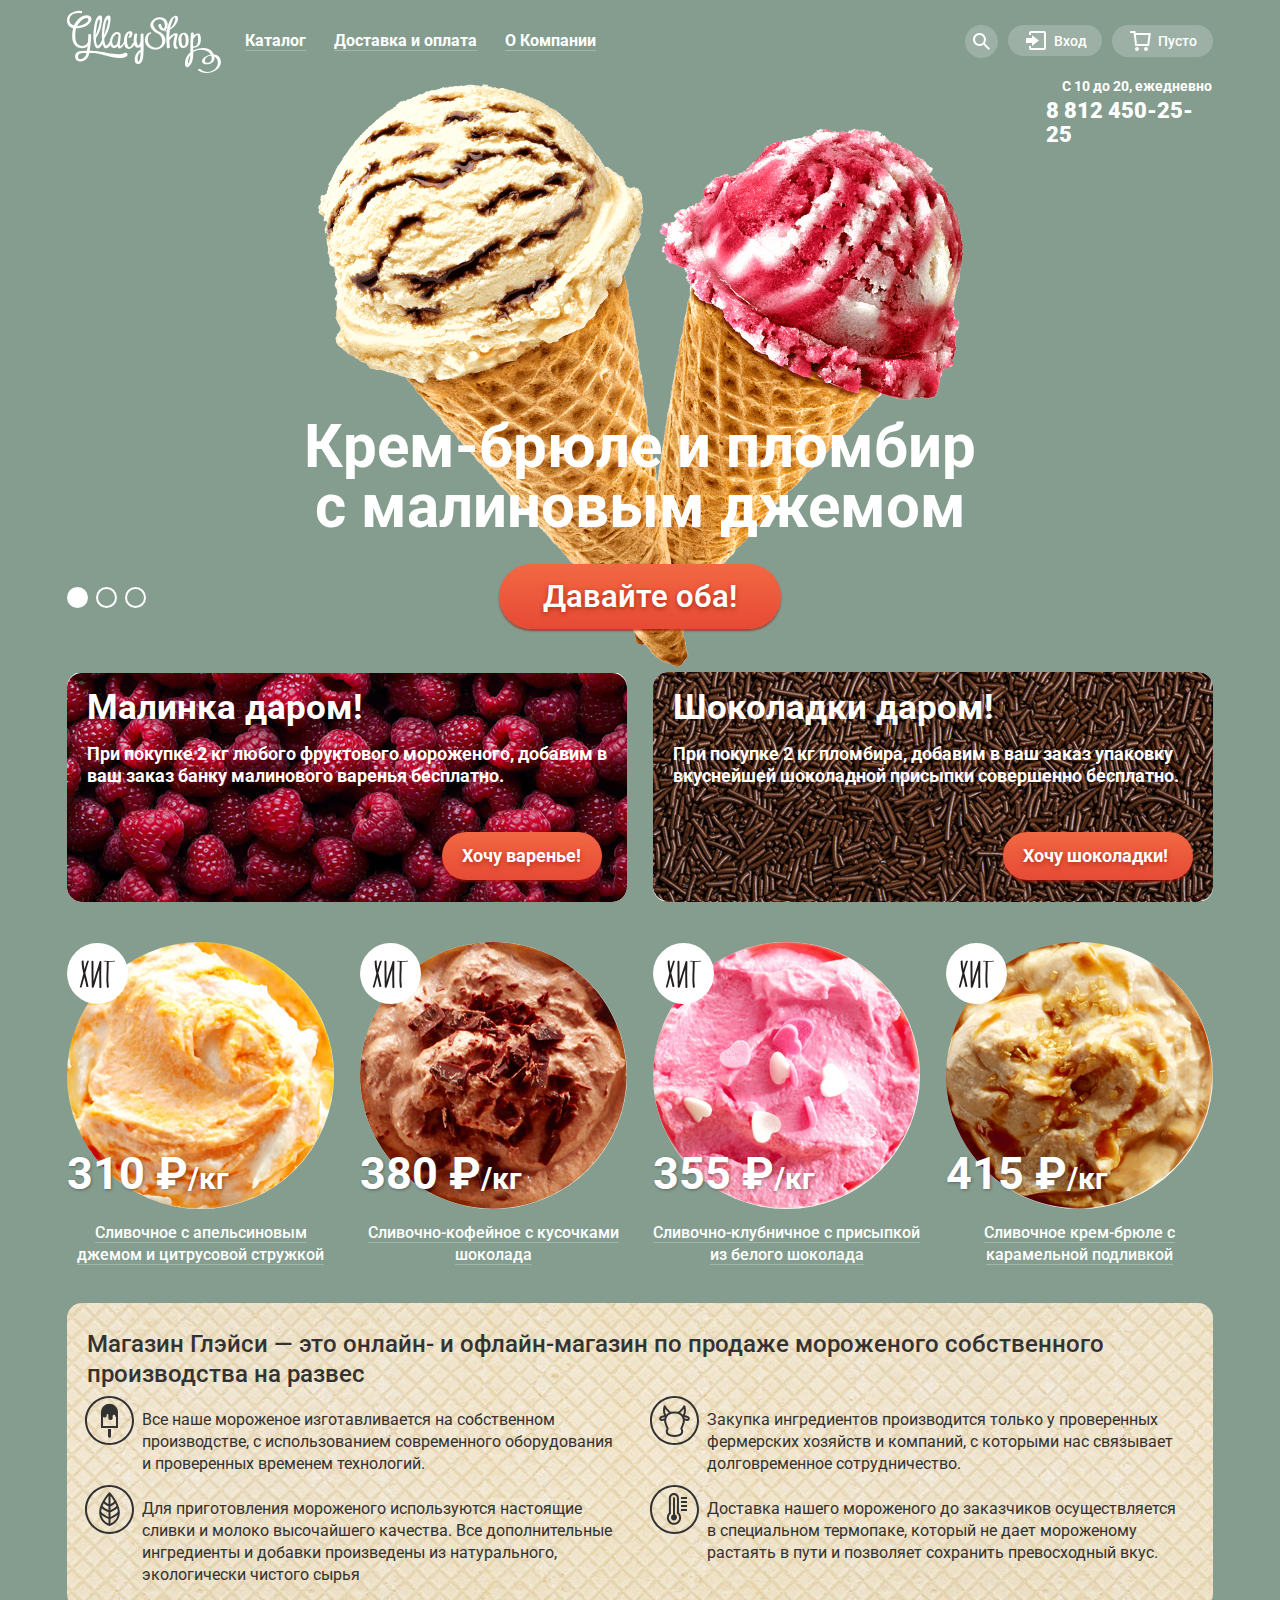
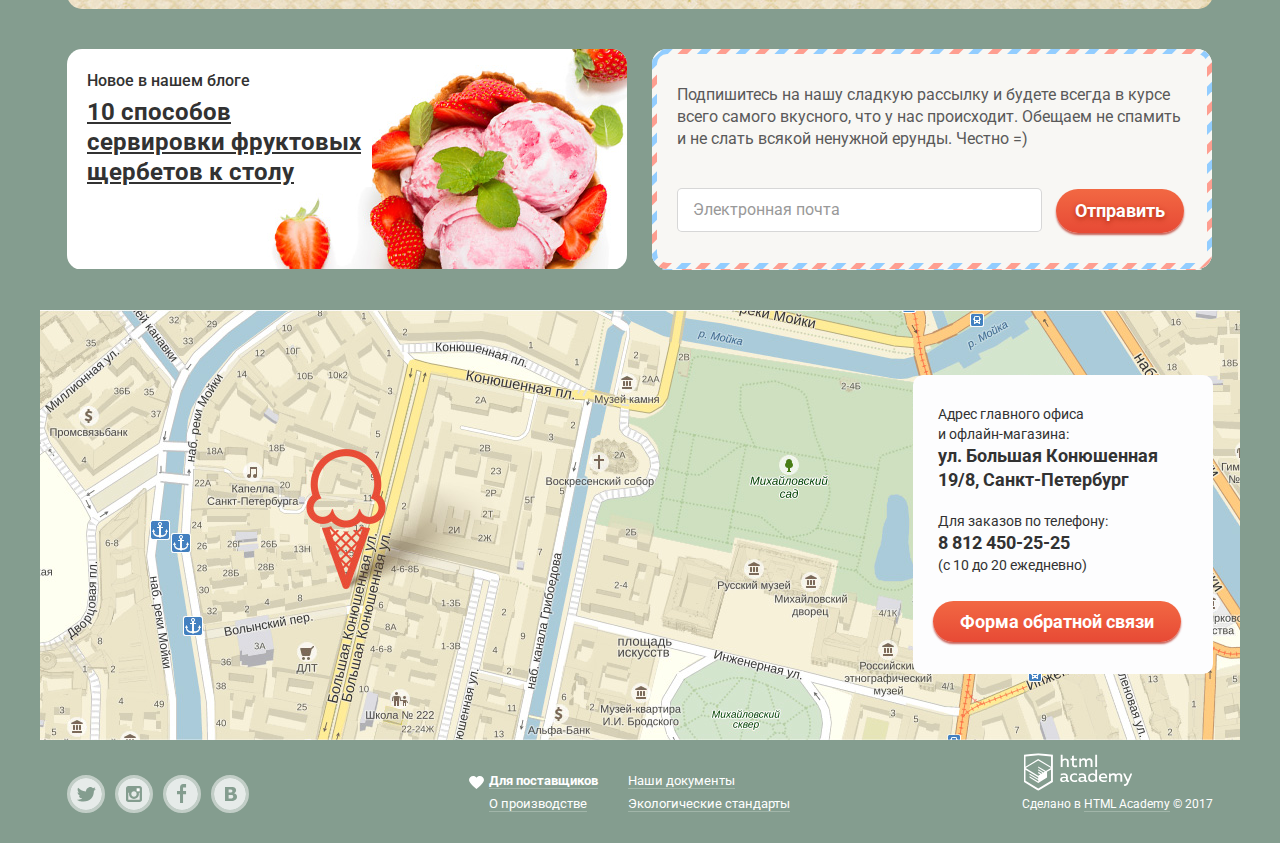
==== index.html @ d0361a03 "Оживила форму" ====
<!DOCTYPE html>
<html lang="ru">

<head>
  <meta charset="utf-8">
  <title>HTML Academy: Глейси</title>
  <link href="https://fonts.googleapis.com/css?family=Roboto:400,500,700&amp;subset=cyrillic" rel="stylesheet">
  <link rel="stylesheet" href="css/normalize.css">
  <link href="css/style.css" rel="stylesheet">
</head>

<body>
  <input class="visually-hidden" type="radio" id="btn-1" name="toggle" checked>
  <input class="visually-hidden" type="radio" id="btn-2" name="toggle">
  <input class="visually-hidden" type="radio" id="btn-3" name="toggle">
  <div class="gllacy-wrapper">
    <div class="container">
      <header class="main-header">
        <div class="container">
          <nav class="main-navigation">
            <div class="main-navigation-wrapper">
              <a class="main-header-logo">
                <img src="img/gllacy-logo.svg" width="154" height="64" alt="Логотип магазина мороженого Глейси">
              </a>
              <ul class="site-navigation">
                <li class="catalog-items-list"><a class="site-navigation-link products-link" href="catalog.html"><span class="products-link-text">Каталог</span></a>
                  <div class="submenu-wrapper">
                    <ul class="new-products">
                      <li class="new-products-heading">Новинки</li>
                      <li><a href="catalog.html">Сливочное</a></li>
                      <li><a href="#">Щербеты</a></li>
                      <li><a href="#">Фруктовый лед</a></li>
                      <li><a href="#">Мелорин</a></li>
                    </ul>
                  </div>
                </li>
                <li><a class="site-navigation-link" href="#"><span>Доставка и оплата</span></a></li>
                <li><a class="site-navigation-link" href="#"><span>О Компании</span></a></li>
              </ul>
              <ul class="user-navigation">
                <li class="search-unit">
                  <a class="search-link" href="#"><span class="visually-hidden">Кнопка поиска</span>
                    <svg version="1.1" xmlns="http://www.w3.org/2000/svg" xmlns:xlink="http://www.w3.org/1999/xlink" x="0px" y="0px" width="17px" height="17px" viewBox="0 0 17 17" enable-background="new 0 0 17 17" xml:space="preserve">
                      <g>
                      </g>
                      <g>
                        <path fill="#FFFFFF" d="M16.958,15.527L11.75,10.32C12.533,9.247,13,7.93,13,6.5C13,2.91,10.09,0,6.5,0S0,2.91,0,6.5
                		S2.91,13,6.5,13c1.438,0,2.763-0.473,3.839-1.263l5.205,5.204L16.958,15.527z M6.5,11C4.019,11,2,8.981,2,6.5S4.019,2,6.5,2
                		S11,4.019,11,6.5S8.981,11,6.5,11z" />
                      </g>
                    </svg>
                  </a>
                  <h2 class="visually-hidden">Поиск товара</h2>
                  <div class="search-form-wrapper">
                    <form class="search-form" action="https://htmlacademy.ru" method="get">
                      <div class="search-form-container">
                        <input id="search-field" type="text" name="search" placeholder="Что ищем?">
                        <label class="visually-hidden" for="search-field">Поле поиска</label>
                      </div>
                    </form>
                  </div>
                </li>
                <li class="login-unit">
                  <a class="login-link" href="login.html">
                    <svg version="1.1" xmlns="http://www.w3.org/2000/svg" xmlns:xlink="http://www.w3.org/1999/xlink" x="0px" y="0px" width="21px" height="19px" viewBox="0 0 21 19" enable-background="new 0 0 21 19" xml:space="preserve">
                      <g>
                        <polygon fill="#FFFFFF" points="6,14.875 12.917,9.5 6,4.125 6,7.042 -0.042,7.042 -0.042,11.959 6,11.959 	" />
                        <path fill="#FFFFFF" d="M18,0H5C3.9,0,3,0.9,3,2v2h2V2h13v15H5v-2H3v2c0,1.1,0.9,2,2,2h13c1.1,0,2-0.9,2-2V2C20,0.9,19.1,0,18,0z" />
                      </g>
                    </svg>
                    Вход</a>
                  <div class="login-form-wrapper">
                    <form class="login-form" action="https://htmlacademy.ru" method="post">
                      <div>
                        <input class="login-icon-user" id="user-email" type="email" name="email" placeholder="Электронная почта">
                        <label class="visually-hidden" for="user-email">Электронная почта</label>
                      </div>
                      <div>
                        <input class="login-icon-password" id="user-password" type="password" name="password" placeholder="Пароль">
                        <label class="visually-hidden" for="user-password">Пароль</label>
                      </div>
                      <div class="button-container">
                        <div class="login-password-info">
                          <a class="restore" href="#"><span>Забыли пароль?</span></a>
                          <a class="new-registration" href="#"><span>Новая регистрация</span></a>
                        </div>
                        <button class="button" type="submit">Войти</button>
                      </div>
                    </form>
                  </div>
                </li>
                <li>
                  <a class="cart-link" href="cart.html">
                    <svg version="1.1" xmlns="http://www.w3.org/2000/svg" xmlns:xlink="http://www.w3.org/1999/xlink" x="0px" y="0px" width="21px" height="20px" viewBox="0 0 21 20" enable-background="new 0 0 21 20" xml:space="preserve">
                      <g>
                        <path fill="#FFFFFF" d="M5.657,2.031L5.422,0H0v2h3.64l1.5,13h13.988l1.699-12.969H5.657z M17.372,13H6.922L5.888,4.031h12.66
                		L17.372,13z" />
                        <circle fill="#FFFFFF" cx="6.984" cy="18" r="2" />
                        <circle fill="#FFFFFF" cx="15.984" cy="18" r="2" />
                      </g>
                    </svg>
                    Пусто</a>
                </li>
              </ul>
            </div>
            <div class="hours-and-telephone">
              <div class="opening-hours">
                <p>С 10 до 20, ежедневно</p>
              </div>
              <div class="order-telephone">
                <p><strong>8 812 450-25-25</strong></p>
              </div>
            </div>
          </nav>
        </div>
      </header>
      <section class="slider">
        <h2 class="visually-hidden">Слайдер</h2>
        <div class="slider-controls">
          <label for="btn-1"></label>
          <label for="btn-2"></label>
          <label for="btn-3"></label>
        </div>
        <ul class="slider-list">
          <li class="slider-item slide" id="slide1">
            <h3 class="slide-title">Крем-брюле и пломбир с малиновым джемом</h3>
            <a class="slide-button" href="#">Давайте оба!</a>
          </li>
          <li class="slider-item slide" id="slide2">
            <h3 class="slide-title">Шоколадный пломбир и лимонный сорбет</h3>
            <a class="slide-button" href="#">Давайте оба!</a>
          </li>
          <li class="slider-item slide" id="slide3">
            <h3 class="slide-title">Плобмир с помадкой и клубничный щетбет</h3>
            <a class="slide-button" href="#">Давайте оба!</a>
          </li>
        </ul>
      </section>
      <main class="container">
        <section class="banners">
          <div class="banners-wrapper">
            <div class="banner raspberry-banner">
              <h3>Малинка даром!</h3>
              <p>
                При покупке 2 кг любого фруктового мороженого, добавим в ваш заказ банку малинового варенья бесплатно.
              </p>
              <a class="banner-button" href="#">Хочу варенье!</a>
            </div>
            <div class="banner chocolate-banner">
              <h3>Шоколадки даром!</h3>
              <p>
                При покупке 2 кг пломбира, добавим в ваш заказ упаковку вкуснейшей шоколадной присыпки совершенно бесплатно.
              </p>
              <a class="banner-button" href="#">Хочу шоколадки!</a>
            </div>
          </div>
        </section>
        <section class="catalog-promo">
          <h2 class="visually-hidden">Промо каталога</h2>
          <ul class="gllacy-hits">
            <li class="catalog-item">
              <div class="catalog-item-preview">
                <img src="img/icecream1.jpg" width="267" height="267" alt="Сливочное с апельсиновым джемом и цитрусовой стружкой">
                <p class="hit">
                  <span class="visually-hidden">Хит</span>
                </p>
                <div class="catalog-link-wrapper">
                  <a class="catalog-item-link" href="catalog-item.html">
                    Сливочное с апельсиновым джемом и цитрусовой стружкой
                  </a>
                </div>
                <p class="catalog-item-price">
                  <b>310 &#8381;</b><span>/кг</span>
                </p>
              </div>
              <div class="catalog-item-overlay">
                <a class="button item-button" href="#">Быстрый просмотр</a>
              </div>
            </li>
            <li class="catalog-item">
              <div class="catalog-item-preview">
                <img src="img/icecream2.jpg" width="267" height="267" alt="Сливочно-кофейное с кусочками шоколада">
                <p class="hit">
                  <span class="visually-hidden">Хит</span>
                </p>
                <div class="catalog-link-wrapper">
                  <a class="catalog-item-link" href="catalog-item.html">
                    Сливочно-кофейное с кусочками шоколада
                  </a>
                </div>
                <p class="catalog-item-price">
                  <b>380 &#8381;</b><span>/кг</span>
                </p>
              </div>
              <div class="catalog-item-overlay">
                <a class="button item-button" href="#">Быстрый просмотр</a>
              </div>
            </li>
            <li class="catalog-item">
              <div class="catalog-item-preview">
                <img src="img/icecream3.jpg" width="267" height="267" alt="Сливочно-клубничное с присыпкой из белого шоколада">
                <p class="hit">
                  <span class="visually-hidden">Хит</span>
                </p>
                <div class="catalog-link-wrapper">
                  <a class="catalog-item-link" href="catalog-item.html">
                    Сливочно-клубничное с присыпкой из белого шоколада
                  </a>
                </div>
                <p class="catalog-item-price">
                  <b>355 &#8381;</b><span>/кг</span>
                </p>
              </div>
              <div class="catalog-item-overlay">
                <a class="button item-button" href="#">Быстрый просмотр</a>
              </div>
            </li>
            <li class="catalog-item">
              <div class="catalog-item-preview">
                <img src="img/icecream4.jpg" width="267" height="267" alt="Сливочное крем-брюле с карамельной подливкой">
                <p class="hit">
                  <span class="visually-hidden">Хит</span>
                </p>
                <div class="catalog-link-wrapper">
                  <a class="catalog-item-link" href="catalog-item.html">
                    Сливочное крем-брюле с карамельной подливкой
                  </a>
                </div>
                <p class="catalog-item-price">
                  <b>415 &#8381;</b><span>/кг</span>
                </p>
              </div>
              <div class="catalog-item-overlay">
                <a class="button item-button" href="#">Быстрый просмотр</a>
              </div>
            </li>
          </ul>
        </section>
        <section class="gllacy-info">
          <h2 class="gllacy-description">
            Магазин Глэйси — это онлайн- и офлайн-магазин по продаже мороженого собственного
            производства на развес
          </h2>
          <div class="gllacy-info-wrapper">
            <p class="gllacy-info-items icon-icecream">
              Все наше мороженое изготавливается на собственном производстве,
              с использованием современного оборудования и проверенных временем технологий.
            </p>
            <p class="gllacy-info-items icon-cow">
              Закупка ингредиентов производится только у проверенных
              фермерских хозяйств и компаний, с которыми нас связывает
              долговременное сотрудничество.
            </p>
            <p class="gllacy-info-items icon-leaf">
              Для приготовления мороженого используются настоящие сливки и
              молоко высочайшего качества. Все дополнительные ингредиенты и
              добавки произведены из натурального, экологически чистого сырья
            </p>
            <p class="gllacy-info-items icon-termometr">
              Доставка нашего мороженого до заказчиков осуществляется в
              специальном термопаке, который не дает мороженому растаять в
              пути и позволяет сохранить превосходный вкус.
            </p>
          </div>
        </section>
        <section class="gllacy-blog">
          <h2 class="visually-hidden">Блог магазина мороженого Gllacy</h2>
          <article class="blog-news">
            <div class="news-container">
              <h3 class="blog-news-heading">Новое в нашем блоге</h3>
              <a href="#">10 способов сервировки фруктовых щербетов к столу</a>
            </div>
          </article>
          <article class="email-subscribing">
            <div class="subscribing-container">
              <h3 class="visually-hidden">Подписка на email рассылку</h3>
              <p>Подпишитесь на нашу сладкую рассылку и будете всегда в курсе всего
                самого вкусного, что у нас происходит. Обещаем не спамить и
                не слать всякой ненужной ерунды. Честно =) </p>
              <form class="newsletter-form" action="https://htmlacademy.ru" method="post">
                <label class="visually-hidden" for="sweet-newsletter">Электронная почта</label>
                <input id="sweet-newsletter" type="email" name="email" placeholder="Электронная почта">
                <button class="newsletter-button" type="submit">Отправить</button>
              </form>
            </div>
          </article>
        </section>
      </main>
      <section class="map">
        <h2 class="visually-hidden">Карта</h2>
        <div class="map-container">
          <img src="img/map.jpg" width="1200" height="430" alt="ул.Большая Конюшенная 19/8, Санкт-Петербург">
        </div>
        <div class="forwarding-form-wrapper">
          <form class="forwarding-form" action="https://htmlacademy.ru" method="post">
            <p>
              Адрес главного офиса<br> и офлайн-магазина:<br>
              <span>ул. Большая Конюшенная<br> 19/8, Санкт-Петербург</span>
            </p>
            <p>
              Для заказов по телефону:<br>
              <span>8 812 450-25-25</span><br>
              (с 10 до 20 ежедневно)
            </p>
            <div class="forwarding-button-wrapper">
              <a class="forwarding-button" href="#">Форма обратной связи</a>
            </div>
          </form>
        </div>
      </section>
      <footer class="main-footer">
        <div class="container">
          <ul class="footer-social">
            <li><a class="social-button" href="https://twitter.com/htmlacademy_ru"><span class="visually-hidden">Твиттер</span>
                <svg version="1.1" xmlns="http://www.w3.org/2000/svg" xmlns:xlink="http://www.w3.org/1999/xlink" x="0px" y="0px" width="32px" height="32px" viewBox="0 0 32 32" enable-background="new 0 0 32 32" xml:space="preserve">
                  <g>
                  </g>
                  <g>
                    <path fill="#FFFFFF" d="M16,0C7.164,0,0,7.164,0,16c0,8.837,7.164,16,16,16c8.837,0,16-7.163,16-16C32,7.164,24.837,0,16,0z
            		 M23.944,12.809c-0.251,6.516-3.463,10.832-10.992,10.702c-0.14,0-0.205,0-0.233,0c-0.015,0-0.021,0-0.021,0
            		c-0.029,0-0.094,0-0.232,0c-0.447,0-4.543-0.443-5.344-1.823c2.479,0.19,4.247-0.406,5.12-1.136
            		c-1.048-0.289-2.923-0.461-3.251-2.848c0.384,0.104,0.618,0.221,1.299,0.113c-1.307-0.824-2.758-1.519-2.679-3.643
            		c0.311,0.317,1.164,0.518,1.46,0.457c-0.768-0.233-2.149-3.244-0.974-4.781c1.984,1.79,4.075,3.482,7.804,3.643
            		c0.227-2.214,1.24-3.699,3.168-4.325c1.84-0.479,3.255,0.26,3.901,1.138c0.737-0.224,1.453-0.466,2.193-0.685
            		c-0.004,0.833-0.569,1.463-0.935,1.709c0.747,0.165,1.423-0.475,1.423-0.475C25.467,11.818,24.557,12.58,23.944,12.809z" />
                  </g>
                </svg>
              </a></li>
            <li><a class="social-button" href="https://www.instagram.com/htmlacademy/"><span class="visually-hidden">Инстаграм</span>
                <svg version="1.1" xmlns="http://www.w3.org/2000/svg" xmlns:xlink="http://www.w3.org/1999/xlink" x="0px" y="0px" width="32px" height="32px" viewBox="0 0 32 32" enable-background="new 0 0 32 32" xml:space="preserve">
                  <g>
                    <path fill="#FFFFFF" d="M20.916,16c0,2.728-2.211,4.938-4.938,4.938S11.039,18.728,11.039,16c0-0.394,0.051-0.773,0.138-1.14
            		h-0.897v6.838h11.396V14.86h-0.897C20.865,15.227,20.916,15.606,20.916,16z" />
                    <path fill="#FFFFFF" d="M15.978,18.659c1.466,0,2.659-1.193,2.659-2.659s-1.193-2.659-2.659-2.659
            		c-1.466,0-2.659,1.193-2.659,2.659S14.511,18.659,15.978,18.659z" />
                    <rect x="18.637" y="10.302" fill="#FFFFFF" width="3.039" height="3.039" />
                    <path fill="#FFFFFF" d="M16,0C7.164,0,0,7.164,0,16c0,8.837,7.164,16,16,16c8.837,0,16-7.163,16-16C32,7.164,24.837,0,16,0z
            		 M23.955,21.698c0,1.254-1.025,2.279-2.279,2.279H10.279C9.026,23.978,8,22.952,8,21.698V10.302c0-1.253,1.026-2.279,2.279-2.279
            		h11.396c1.254,0,2.279,1.026,2.279,2.279V21.698z" />
                  </g>
                </svg>
              </a></li>
            <li><a class="social-button" href="https://www.facebook.com/htmlacademy"><span class="visually-hidden">Фейсбук</span>
                <svg version="1.1" xmlns="http://www.w3.org/2000/svg" xmlns:xlink="http://www.w3.org/1999/xlink" x="0px" y="0px" width="32px" height="32px" viewBox="0 0 32 32" enable-background="new 0 0 32 32" xml:space="preserve">
                  <path fill="#FFFFFF" d="M16,0C7.164,0,0,7.163,0,16s7.164,16,16,16c8.837,0,16-7.164,16-16S24.837,0,16,0z M20.062,9.455h-3.021
            	v3.444h3.021v3.445h-3.021v8.61h-3.021v-8.61H11v-3.445h3.021V9.455c0-1.902,1.353-3.445,3.021-3.445h3.021V9.455z" />
                </svg>
              </a></li>
            <li><a class="social-button" href="https://vk.com/htmlacademy"><span class="visually-hidden">Вконтакте</span>
                <svg version="1.1" xmlns="http://www.w3.org/2000/svg" xmlns:xlink="http://www.w3.org/1999/xlink" x="0px" y="0px" width="32px" height="32px" viewBox="0 0 32 32" enable-background="new 0 0 32 32" xml:space="preserve">
                  <g>
                    <path fill="#FFFFFF" d="M16.637,14.495c0.402-0.019,0.719-0.082,0.951-0.188c0.326-0.145,0.54-0.33,0.641-0.559
            		c0.101-0.229,0.15-0.496,0.15-0.797c0-0.232-0.058-0.465-0.174-0.697c-0.116-0.232-0.322-0.405-0.617-0.517
            		c-0.264-0.1-0.592-0.155-0.984-0.165c-0.392-0.009-0.943-0.014-1.652-0.014h-0.339v2.965h0.565
            		C15.749,14.523,16.235,14.514,16.637,14.495z" />
                    <path fill="#FFFFFF" d="M18.118,17.084c-0.282-0.081-0.672-0.125-1.166-0.132c-0.494-0.006-1.012-0.009-1.55-0.009h-0.79v3.493
            		h0.264c1.014,0,1.74-0.003,2.18-0.009c0.438-0.007,0.843-0.088,1.212-0.245c0.377-0.157,0.633-0.364,0.774-0.625
            		s0.214-0.562,0.214-0.9c0-0.446-0.088-0.788-0.261-1.03C18.825,17.386,18.531,17.204,18.118,17.084z" />
                    <path fill="#FFFFFF" d="M16,0C7.164,0,0,7.164,0,16c0,8.837,7.164,16,16,16c8.837,0,16-7.163,16-16C32,7.164,24.837,0,16,0z
            		 M22.602,20.531c-0.273,0.533-0.646,0.976-1.124,1.327c-0.552,0.415-1.161,0.71-1.823,0.886s-1.501,0.264-2.519,0.264h-6.121V8.987
            		h5.443c1.13,0,1.957,0.038,2.48,0.113c0.524,0.076,1.045,0.242,1.561,0.5c0.533,0.27,0.929,0.632,1.189,1.087
            		c0.26,0.455,0.392,0.975,0.392,1.558c0,0.678-0.179,1.278-0.536,1.795c-0.358,0.518-0.863,0.92-1.517,1.208v0.075
            		c0.917,0.182,1.642,0.559,2.179,1.13c0.537,0.571,0.807,1.325,0.807,2.261C23.013,19.392,22.875,19.997,22.602,20.531z" />
                  </g>
                </svg>
              </a></li>
          </ul>
          <div class="footer-menu">
            <ul class="first-column">
              <li><a class="for-suppliers" href="#"><b>Для поставщиков</b></a></li>
              <li><a href="#">О производстве</a></li>
            </ul>
            <ul class="second-column">
              <li><a href="#">Наши документы</a></li>
              <li><a href="#">Экологические стандарты</a></li>
            </ul>
          </div>
          <div class="footer-copyright">
            <div class="copyright-logo-wrapper">
              <a href="https://htmlacademy.ru"><img src="img/logo-htmlacademy.svg" width="128" height="41" alt="Логотип Html Academy"></a>
            </div>
            <div class="producing-info">
              <p>Сделано в <a class="copyright-link" href="https://htmlacademy.ru">HTML Academy</a> © 2017</p>
            </div>
          </div>
        </div>
      </footer>
      <section class="modal modal-feedback">
        <h2 class="visually-hidden">Форма обратной связи</h2>
        <p>Мы обязательно вам ответим!</p>
        <form class="feedback-form" action="https://htmlacademy.ru" method="post">
          <div>
            <input class="name-field" id="client-name" type="text" name="name" placeholder="Как вас зовут?" required>
            <label class="visually-hidden" for="client-name">Поле ввода имени</label>
          </div>
          <div><input class="email-field" id="client-email" type="email" name="email" placeholder="Ваша почта для ответа?" required>
            <label class="visually-hidden" for="client-email">Поле ввода электронной почты</label>
          </div>
          <div>
            <textarea class="text-field" id="client-text" name="sometext" placeholder="Напишите что-нибудь..."></textarea>
            <label class="visually-hidden" for="client-text">Поле ввода сообщения</label>
          </div>
          <button class="button" type="submit">Отправить</button>
        </form>
        <button class="modal-close" type="button">Закрыть</button>
      </section>
    </div>
  </div>

  <script src="js/popup.js"></script>
  
</body>

</html>
---- css/style.css ----
body {
  margin: 0;
  font-family: "Roboto", Arial, sans-serif;
  font-size: 16px;
  line-height: 22px;
  font-weight: 400;
  color: #ffffff;
  background-color: #849d8f;
}

img {
  max-width: 100%;
  height: auto;
}

a {
  cursor: pointer;
  color: #ffffff;
}

.button {
  text-align: center;
  vertical-align: middle;
  cursor: pointer;
  font: inherit;
}

.visually-hidden {
  position: absolute;
  width: 1px;
  height: 1px;
  margin: -1px;
  border: 0;
  padding: 0;
  clip: rect(0000);
  overflow: hidden;
}

.gllacy-wrapper {
  min-width: 1200px;
  background-color: #849d8f;
  background-image: url("../img/big-icecream1.png");
  background-repeat: no-repeat;
  background-position: top 4.5% center;
  -webkit-transition: background-image 0.5s ease, background-color 0.5s ease;
  -o-transition: background-image 0.5s ease, background-color 0.5s ease;
  transition: background-image 0.5s ease, background-color 0.5s ease;
}

.gllacy-wrapper::before,
.gllacy-wrapper::after {
  content: "";
  visibility: hidden;
}

.gllacy-wrapper::before {
  background-image: url("../img/big-icecreams2.png");
}

.gllacy-wrapper::after {
  background-image: url("../img/big-icecreams3.png");
}

/*Центровщик*/
.container {
  width: 1146px;
  margin: 0 auto;
  padding: 0;
}

/*Стили для шапки сайта*/
.main-header {
  padding-top: 10px;
}

.main-navigation {
  display: -webkit-box;
  display: -webkit-flex;
  display: -ms-flexbox;
  display: flex;
  -webkit-box-orient: vertical;
  -webkit-box-direction: normal;
  -webkit-flex-direction: column;
      -ms-flex-direction: column;
          flex-direction: column;
  font-size: 16px;
  line-height: 18px;
  font-weight: 700;
  color: #ffffff;
}

.main-navigation-wrapper {
  display: -webkit-box;
  display: -webkit-flex;
  display: -ms-flexbox;
  display: flex;
  -webkit-box-align: start;
  -webkit-align-items: flex-start;
      -ms-flex-align: start;
          align-items: flex-start;
}

.main-header-logo {
  width: 154px;
  height: 64;
  margin: 0;
  margin-right: 10px;
}

.site-navigation {
  display: -webkit-box;
  display: -webkit-flex;
  display: -ms-flexbox;
  display: flex;
  min-width: 415px;
  padding: 0;
  margin: 0;
  margin-top: 22px;
}

.site-navigation li {
  padding: 0;
  margin: 0;
}

.site-navigation li,
.user-navigation li {
  list-style: none;
}

.site-navigation a,
.user-navigation a {
  color: #ffffff;
}

.site-navigation a {
  width: 100%;
  height: 100%;
  padding: 0 14px;
  text-decoration: none;
}

.site-navigation a:hover {
  height: 32px;
  padding: 7px 14px;
  border-radius: 20px;
  color: #323232;
  text-decoration: none;
  background-color: #F7F6F3;
}

.site-navigation span {
  border-bottom: 1px solid #A1B5A9;
}

.site-navigation-link:hover>span {
  border-bottom: none;
}

.catalog-items-list {
  position: relative;
  padding: 0;
  margin: 0;
}

.catalog-items-list:hover {
  color: #323232;
  background-color: #F7F6F3;
  border-radius: 20px;
  padding: 0;
  margin: 0;
  padding-top: 8px;
  padding-bottom: 8px;
  margin-top: -7px;
  position: relative;
  z-index: 10;
}

.submenu-wrapper {
  display: none;
  background-color: transparent;
  position: absolute;
  top: 100%;
  left: -5px;
}

.catalog-items-list:hover>.submenu-wrapper {
  display: block;
}

.catalog-items-list:hover>.products-link {
  color: #323232;
  border-bottom: none;
}

.catalog-items-list:hover>.products-link-text {
  border-bottom: none;
}

.new-products {
  display: -webkit-box;
  display: -webkit-flex;
  display: -ms-flexbox;
  display: flex;
  -webkit-box-orient: vertical;
  -webkit-box-direction: normal;
  -webkit-flex-direction: column;
      -ms-flex-direction: column;
          flex-direction: column;
  min-height: 165px;
  margin: 0;
  margin-top: 5px;
  padding: 0;
  padding-bottom: 7px;
  width: 144px;
  font-size: 14px;
  font-weight: 400;
  line-height: 16px;
  color: #323232;
  background-color: #F8F7F4;
  border-radius: 5px;
}

.new-products a,
.new-products li {
  padding: 0;
  margin: 0;
  text-decoration: none;
  background: none;
  color: #323232;
}

.new-products li {
  width: 144px;
  height: 30px;
}

.new-products a {
  display: block;
  padding-left: 20px;
  padding-top: 7px;
  padding-bottom: 7px;
  width: 125px;
  height: 16px;
  border-bottom: none;
}

.new-products li:first-child {
  position: relative;
  width: 124px;
  padding-top: 12px;
  padding-left: 20px;
  font-size: 14px;
  font-weight: 700;
  line-height: 16px;
}

.new-products-heading::after {
  position: absolute;
  content: "";
  top: 40px;
  left: 5px;
  width: 128px;
  height: 1px;
  background-color: rgba(0, 0, 0, 0.1);
}

.new-products a:hover {
  background-color: #FBDED7;
  color: #323232;
  border-radius: 0;
  padding: 0;
  margin: 0;
  width: 124px;
  height: 16px;
  padding-left: 20px;
  padding-top: 7px;
  padding-bottom: 7px;
}

.new-products a:active {
  color: #323232;
  background-color: #f6b5a5;
  -webkit-box-shadow: none;
          box-shadow: none;
}

.user-navigation {
  display: -webkit-box;
  display: -webkit-flex;
  display: -ms-flexbox;
  display: flex;
  padding: 0;
  margin: 0;
  margin-top: 15px;
  margin-left: auto;
  font-size: 14px;
  line-height: 16px;
  font-weight: 500;
}

.user-navigation a {
  color: #ffffff;
  background-color: rgba(255, 255, 255, 0.2);
  text-decoration: none;
  display: -webkit-box;
  display: -webkit-flex;
  display: -ms-flexbox;
  display: flex;
  -webkit-box-pack: center;
  -webkit-justify-content: center;
      -ms-flex-pack: center;
          justify-content: center;
  -webkit-box-align: center;
  -webkit-align-items: center;
      -ms-flex-align: center;
          align-items: center;
}

.search-unit {
  position: relative;
}

.search-unit:hover .search-link {
  background-color: #f8f7f4;
}

.search-unit:hover path {
  fill: #323232;
}

.search-unit:hover>.search-form-wrapper {
  display: block;
}

.search-form,
.login-form {
  margin-top: 15px;
  border-radius: 5px;
}

.search-link {
  padding: 8px;
  border-radius: 50%;
}

.search-link:hover path {
  fill: #323232;
}

.search-link:hover {
  background-color: #F8F7F4;
}

.search-form-wrapper {
  display: none;
  position: absolute;
  background-color: transparent;
  top: 100%;
  right: 0;
}

.search-form {
  margin: 0;
  margin-top: 8px;
  background-color: #f8f7f4;
  padding: 20px 15px;
  -webkit-box-shadow: 0 20px 20px rgba(0, 0, 0, 0.4);
          box-shadow: 0 20px 20px rgba(0, 0, 0, 0.4);
}

.search-form input,
.login-form input {
  height: 44px;
  font-size: 14px;
  font-weight: 700;
  line-height: 24px;
  color: #323232;
}

.search-form input {
  -webkit-box-sizing: border-box;
          box-sizing: border-box;
  min-width: 310px;
  padding: 10px;
  border: 1px solid #d3d3d2;
  border-radius: 5px;
  height: 44px;
}

.search-form input:hover,
.login-form input:hover {
  box-shadow: 0px 0px 0px 2px rgba(199, 198, 197, 0.52) inset;
}

.search-form input:focus,
.login-form input:focus {
  box-shadow: 0px 0px 0px 2px rgba(210, 204, 228, 0.52) inset;
}

.search-form input::-webkit-input-placeholder,
.login-form input::-webkit-input-placeholder {
  color: #999999;
  font-weight: 400;
}

.search-form input:-ms-input-placeholder,
.login-form input:-ms-input-placeholder {
  color: #999999;
  font-weight: 400;
}

.search-form input::-ms-input-placeholder,
.login-form input::-ms-input-placeholder {
  color: #999999;
  font-weight: 400;
}

.search-form input::placeholder,
.login-form input::placeholder {
  color: #999999;
  font-weight: 400;
}

.login-unit {
  position: relative;
}

.login-unit:hover .login-link {
  color: #323232;
  background-color: #f8f7f4;
}

.login-unit:hover path {
  fill: #323232;
}

.login-unit:hover polygon {
  fill: #323232;
}

.login-link {
  margin-left: 10px;
  padding: 6px 15px 6px 18px;
  border-radius: 25px;
}

.login-link svg {
  padding-right: 7px;
}

.login-link:hover path {
  fill: #323232;
}

.login-link:hover polygon {
  fill: #323232;
}

.login-form-wrapper {
  position: absolute;
  display: none;
  top: 100%;
  right: 0;
  z-index: 1;
  background-color: transparent;
}

.login-unit:hover>.login-form-wrapper {
  display: block;
}

.login-form {
  margin: 0;
  margin-top: 8px;
  right: 205px;
  top: 50px;
  background-color: #f8f7f4;
  padding: 0 20px;
  background-color: #f8f7f4;
  -webkit-box-shadow: 0 20px 20px rgba(0, 0, 0, 0.4);
          box-shadow: 0 20px 20px rgba(0, 0, 0, 0.4);
}

.button-container {
  display: -webkit-box;
  display: -webkit-flex;
  display: -ms-flexbox;
  display: flex;
  -webkit-box-pack: justify;
  -webkit-justify-content: space-between;
      -ms-flex-pack: justify;
          justify-content: space-between;
  padding: 15px 0;
}

.login-form .button {
  height: 45px;
  padding: 0 25px;
  font: inherit;
  color: #ffffff;
  font-size: 18px;
  font-weight: 700;
  line-height: 24px;
  text-align: center;
  vertical-align: middle;
  border-radius: 30px;
  background-image: -webkit-gradient(linear, left bottom, right top, from(#e74a35), to(#f26843));
  background-image: -webkit-linear-gradient(left bottom, #e74a35, #f26843);
  background-image: -o-linear-gradient(left bottom, #e74a35, #f26843);
  background-image: linear-gradient(to right top, #e74a35, #f26843);
  border: none;
  -webkit-box-shadow: 0 2px 0 0 rgba(172, 16, 0, 0.64);
          box-shadow: 0 2px 0 0 rgba(172, 16, 0, 0.64);
}

.login-form .button:hover {
  background-image: -webkit-gradient(linear, left bottom, right top, from(#e74a35), to(#f26843));
  background-image: -webkit-linear-gradient(left bottom, #e74a35, #f26843);
  background-image: -o-linear-gradient(left bottom, #e74a35, #f26843);
  background-image: linear-gradient(to right top, #e74a35, #f26843);
  -webkit-box-shadow: 0 2px 0 0 #ac1000;
          box-shadow: 0 2px 0 0 #ac1000;
  opacity: 0.8;
}

.login-form .button:active {
  background-image: -webkit-gradient(linear, left bottom, right top, from(#f26843), to(#e74a35));
  background-image: -webkit-linear-gradient(left bottom, #f26843, #e74a35);
  background-image: -o-linear-gradient(left bottom, #f26843, #e74a35);
  background-image: linear-gradient(to right top, #f26843, #e74a35);
  -webkit-box-shadow: inset 0 -2px 0 0 #942718;
          box-shadow: inset 0 -2px 0 0 #942718;
  opacity: 0.93;
}

.login-password-info {
  display: -webkit-box;
  display: -webkit-flex;
  display: -ms-flexbox;
  display: flex;
  -webkit-box-orient: vertical;
  -webkit-box-direction: normal;
  -webkit-flex-direction: column;
      -ms-flex-direction: column;
          flex-direction: column;
  -webkit-box-ordinal-group: 2;
  -webkit-order: 1;
      -ms-flex-order: 1;
          order: 1;
}

.login-form input {
  -webkit-box-sizing: border-box;
          box-sizing: border-box;
  min-width: 240px;
  height: 44px;
  padding: 10px;
  margin-top: 20px;
  border: 1px solid #d3d3d2;
  border-radius: 5px;
}

.cart-link {
  margin-left: 10px;
  padding: 6px 16px 6px 18px;
  border-radius: 25px;
}

.cart-link svg {
  padding-right: 7px;
}

.user-navigation .login-password-info a {
  font-size: 13px;
  font-weight: 400;
  line-height: 24px;
  color: #323232;
  text-decoration: none;
  background: none;
  padding: 0;
  margin: 0;
}

.login-password-info a:hover {
  color: #E84D37;
}

.login-password-info span {
  border-bottom: 1px solid #B2B2B2;
}

.login-password-info span:hover {
  border-bottom: 1px solid #F9CDC4;
}

.hours-and-telephone {
  margin-left: 979px;
}

.hours-and-telephone p {
  padding: 0;
  margin: 0;
}

.opening-hours {
  margin-bottom: 5px;
  padding-left: 16px;
}

.opening-hours p {
  font-size: 14px;
  font-weight: 700;
  line-height: 16px;
}

.order-telephone {
  margin-bottom: 10px;
}

.order-telephone p {
  font-size: 22px;
  font-weight: 700;
  line-height: 24px;
}

.slider {
  position: relative;
  padding-top: 260px;
  text-align: center;
  color: #ffffff;
}

.slider-controls {
  position: absolute;
  bottom: 20px;
  left: 0;
  z-index: 20;
  font-size: 0;
}

.slider-controls label {
  display: inline-block;
  width: 17px;
  height: 17px;
  margin-right: 8px;
  vertical-align: top;
  background-color: transparent;
  border: 2px solid #ffffff;
  border-radius: 50%;
  cursor: pointer;
}

#btn-1:checked~.gllacy-wrapper {
  background-color: #849d8f;
  background-image: url("../img/big-icecream1.png");
}

#btn-2:checked~.gllacy-wrapper {
  background-color: #8996a6;
  background-image: url("../img/big-icecreams2.png");
}

#btn-3:checked~.gllacy-wrapper {
  background-color: #9d8b84;
  background-image: url("../img/big-icecreams3.png");
}

#btn-1:checked~.gllacy-wrapper #slide1,
#btn-2:checked~.gllacy-wrapper #slide2,
#btn-3:checked~.gllacy-wrapper #slide3 {
  display: block;
}

#btn-1:checked~.gllacy-wrapper label[for="btn-1"],
#btn-2:checked~.gllacy-wrapper label[for="btn-2"],
#btn-3:checked~.gllacy-wrapper label[for="btn-3"] {
  background-color: #ffffff;
}

.slider-list {
  margin: 0;
  padding: 0;
  list-style: none;
}

.slide {
  display: none;
}

.slide-title {
  width: 700px;
  margin: 0 auto;
  margin-bottom: 27px;
  font-size: 60px;
  line-height: 60px;
  font-weight: 700;
}

.slide-button {
  display: inline-block;
  padding: 12px 44px;
  font-weight: 600;
  font-size: 31px;
  line-height: 41px;
  text-align: center;
  color: #ffffff;
  vertical-align: top;
  text-decoration: none;
  text-shadow: 0 2px 5px rgba(160, 32, 11, 0.76);
  background: #f26843;
  background: -webkit-gradient(linear, left top, left bottom, from(#f26843), to(#e74a35));
  background: -webkit-linear-gradient(top, #f26843 0%, #e74a35 100%);
  background: -o-linear-gradient(top, #f26843 0%, #e74a35 100%);
  background: linear-gradient(to bottom, #f26843 0%, #e74a35 100%);
  border-radius: 50px;
  -webkit-box-shadow: 0 2px 2px rgba(172, 16, 0, 0.64);
          box-shadow: 0 2px 2px rgba(172, 16, 0, 0.64);
  border: none;
  cursor: pointer;
}

.slide-button:hover {
  background: -webkit-gradient(linear, left top, left bottom, from(#f58669), to(#ec6f5e));
  background: -webkit-linear-gradient(top, #f58669 0%, #ec6f5e 100%);
  background: -o-linear-gradient(top, #f58669 0%, #ec6f5e 100%);
  background: linear-gradient(to bottom, #f58669 0%, #ec6f5e 100%);
  -webkit-box-shadow: 0 2px 2px rgba(172, 16, 0, 1);
          box-shadow: 0 2px 2px rgba(172, 16, 0, 1);
}

.slide-button:active {
  background: -webkit-gradient(linear, left top, left bottom, from(#d84732), to(#e1613e));
  background: -webkit-linear-gradient(top, #d84732 0%, #e1613e 100%);
  background: -o-linear-gradient(top, #d84732 0%, #e1613e 100%);
  background: linear-gradient(to bottom, #d84732 0%, #e1613e 100%);
  -webkit-box-shadow: inset 0 2px 2px rgba(172, 16, 0, 1);
          box-shadow: inset 0 2px 2px rgba(172, 16, 0, 1);
}

.banners-wrapper {
  display: -webkit-box;
  display: -webkit-flex;
  display: -ms-flexbox;
  display: flex;
  margin-top: 43px;
}

.banner {
  width: 560px;
  min-height: 230px;
  font: inherit;
  border-radius: 15px;
}

.banner h3 {
  padding: 0;
  padding-top: 15px;
  margin: 0;
  font-size: 35px;
  line-height: 41px;
  font-weight: 700;
  padding-left: 20px;
}

.banner p {
  padding: 0;
  margin: 0;
  margin-top: 15px;
  margin-bottom: 45px;
  font-size: 18px;
  line-height: 22px;
  font-weight: 700;
  padding-left: 20px;
}

.banner-button {
  display: block;
  padding: 12px 20px;
  font-size: 18px;
  line-height: 24px;
  font-weight: 700;
  border-radius: 40px;
  border: none;
  text-decoration: none;
  text-shadow: 0 2px 5px rgba(160, 32, 11, 0.76);
  background: #f26843;
  background: -webkit-gradient(linear, left top, left bottom, from(#f26843), to(#e74a35));
  background: -webkit-linear-gradient(top, #f26843 0%, #e74a35 100%);
  background: -o-linear-gradient(top, #f26843 0%, #e74a35 100%);
  background: linear-gradient(to bottom, #f26843 0%, #e74a35 100%);
  -webkit-box-shadow: 0 2px 2px rgba(172, 16, 0, 0.64);
          box-shadow: 0 2px 2px rgba(172, 16, 0, 0.64);
}

.banner-button:hover {
  background: -webkit-gradient(linear, left top, left bottom, from(#f58669), to(#ec6f5e));
  background: -webkit-linear-gradient(top, #f58669 0%, #ec6f5e 100%);
  background: -o-linear-gradient(top, #f58669 0%, #ec6f5e 100%);
  background: linear-gradient(to bottom, #f58669 0%, #ec6f5e 100%);
  -webkit-box-shadow: 0 2px 2px rgba(172, 16, 0, 1);
          box-shadow: 0 2px 2px rgba(172, 16, 0, 1);
}

.banner-button:active {
  background: -webkit-gradient(linear, left top, left bottom, from(#d84732), to(#e1613e));
  background: -webkit-linear-gradient(top, #d84732 0%, #e1613e 100%);
  background: -o-linear-gradient(top, #d84732 0%, #e1613e 100%);
  background: linear-gradient(to bottom, #d84732 0%, #e1613e 100%);
  -webkit-box-shadow: inset 0 2px 2px rgba(172, 16, 0, 1);
          box-shadow: inset 0 2px 2px rgba(172, 16, 0, 1);
}

.raspberry-banner .banner-button {
  margin-left: 375px;
  width: 120px;
}

.chocolate-banner .banner-button {
  margin-left: 350px;
  width: 150px;
}

.raspberry-banner {
  margin-right: auto;
  background-image: url(../img/raspberry.jpg);
  background-repeat: no-repeat;
  background-position: center;
}

.chocolate-banner {
  background-image: url(../img/chocolate.jpg);
}

/*Промо каталога*/
.catalog-promo {
  margin-top: 40px;
}

.gllacy-hits {
  display: -webkit-box;
  display: -webkit-flex;
  display: -ms-flexbox;
  display: flex;
  -webkit-box-pack: justify;
  -webkit-justify-content: space-between;
      -ms-flex-pack: justify;
          justify-content: space-between;
  padding: 0;
}

.gllacy-hits li {
  list-style: none;
  padding: 0;
  margin: 0;
}

.catalog-item {
  position: relative;
}

.hit {
  position: absolute;
  background-image: url(../img/hit.svg);
  top: -15px;
  width: 61px;
  height: 61px;
}

/*Gllacy info*/
.gllacy-info {
  width: 1146px;
  padding-top: 6px;
  margin-top: 30px;
  margin-bottom: 40px;
  font-size: 16px;
  font-weight: 400;
  line-height: 22px;
  color: #323232;
  text-align: left;
  background-color: #ede1c4;
  background-image: url("../img/wafer.jpg");
  background-position: top center;
  background-repeat: repeat-repeat-x;
  border-radius: 15px;
}

.gllacy-info-wrapper {
  display: -webkit-box;
  display: -webkit-flex;
  display: -ms-flexbox;
  display: flex;
  -webkit-flex-wrap: wrap;
      -ms-flex-wrap: wrap;
          flex-wrap: wrap;
  width: 1146px;
}

.gllacy-description {
  padding-left: 20px;
  font-size: 24px;
  line-height: 30px;
  font-weight: 500;
}

.gllacy-info-items {
  position: relative;
  width: 480px;
  padding: 0;
  padding-bottom: 23px;
  margin: 0;
  margin-left: 80px;
}

.icon-icecream,
.icon-leaf {
  margin-left: 75px;
}

.icon-cow,
.icon-termometr {
  margin-left: 85px;
}

.gllacy-info-items::before {
  position: absolute;
  content: "";
  width: 49px;
  height: 49px;
  top: -13px;
  left: -57px;
}

.icon-icecream::before {
  background-image: url(../img/icon-icecream.svg);
  background-repeat: no-repeat;
  background-position: 0 0;
}

.icon-cow::before {
  background-image: url(../img/icon-cow.svg);
  background-repeat: no-repeat;
  background-position: 0 0;
}

.icon-leaf::before {
  background-image: url(../img/icon-leaf.svg);
  background-repeat: no-repeat;
  background-position: 0 0;
}

.icon-termometr::before {
  background-image: url(../img/icon-termometr.svg);
  background-repeat: no-repeat;
  background-position: 0 0;
}

.gllacy-blog {
  display: -webkit-box;
  display: -webkit-flex;
  display: -ms-flexbox;
  display: flex;
  width: 1146px;
  margin-bottom: 40px;
}

.blog-news {
  padding-left: 20px;
  margin-right: 25px;
  width: 540px;
  color: #323232;
  white-space: ;
  background-image: url("../img/strawberry-background.jpg");
  background-position: top left;
  background-repeat: no-repeat;
  border-radius: 15px;
}

.news-container {
  display: -webkit-box;
  display: -webkit-flex;
  display: -ms-flexbox;
  display: flex;
  -webkit-box-orient: vertical;
  -webkit-box-direction: normal;
  -webkit-flex-direction: column;
      -ms-flex-direction: column;
          flex-direction: column;
  width: 285px;
  padding-top: 6px;
  min-height: 215px;
}

.blog-news h3 {
  padding: 0;
  padding-top: 15px;
  padding-bottom: 5px;
  margin: 0;
  font-size: 16px;
  font-weight: 500;
  line-height: 22px;
  text-align: left;
}

.blog-news a {
  font-size: 24px;
  font-weight: 700;
  line-height: 30px;
  text-align: left;
  color: #323232;
  background-color: #ffffff;
}

.blog-news a:hover,
.blog-news a:active {
  color: #e84d37;
  background-color: #ffffff;
}

.email-subscribing {
  background-image: url(../img/mail-background.svg);
  background-repeat: repeat;
  border-radius: 10px;
}

.subscribing-container {
  display: -webkit-box;
  display: -webkit-flex;
  display: -ms-flexbox;
  display: flex;
  -webkit-box-orient: vertical;
  -webkit-box-direction: normal;
  -webkit-flex-direction: column;
      -ms-flex-direction: column;
          flex-direction: column;
  min-width: 510px;
  width: 506px;
  padding: 30px 20px;
  margin: 5px;
  font-size: 16px;
  font-weight: 400;
  line-height: 22px;
  color: #5a5a5a;
  background-color: #f8f7f4;
  border-radius: 10px;
}

.subscribing-container p {
  padding: 0;
  margin: 0;
}

.newsletter-form input {
  -webkit-box-sizing: border-box;
          box-sizing: border-box;
  min-width: 365px;
  height: 44px;
  padding: 10px 15px;
  margin-top: 38px;
  font: inherit;
  font-size: 16px;
  font-weight: 700;
  line-height: 24px;
  color: #323232;
  background-color: #ffffff;
  border: 1px solid rgba(178, 178, 178, 0.52);
  border-radius: 5px;
}

.newsletter-form input::-webkit-input-placeholder {
  font-weight: 400;
  color: #999999;
}

.newsletter-form input:-ms-input-placeholder {
  font-weight: 400;
  color: #999999;
}

.newsletter-form input::-ms-input-placeholder {
  font-weight: 400;
  color: #999999;
}

.newsletter-form input::placeholder {
  font-weight: 400;
  color: #999999;
}

.newsletter-button {
  padding: 10px 19px;
  margin-left: 10px;
  text-align: center;
  vertical-align: middle;
  cursor: pointer;
  font: inherit;
  font-size: 18px;
  line-height: 24px;
  font-weight: 700;
  color: #fefefe;
  border-radius: 30px;
  border: none;
  text-shadow: 0 2px 5px rgba(160, 32, 11, 0.76);
  background: #f26843;
  background: -webkit-gradient(linear, left top, left bottom, from(#f26843), to(#e74a35));
  background: -webkit-linear-gradient(top, #f26843 0%, #e74a35 100%);
  background: -o-linear-gradient(top, #f26843 0%, #e74a35 100%);
  background: linear-gradient(to bottom, #f26843 0%, #e74a35 100%);
  border-radius: 50px;
  -webkit-box-shadow: 0 2px 2px rgba(172, 16, 0, 0.64);
          box-shadow: 0 2px 2px rgba(172, 16, 0, 0.64);
}

.newsletter-button:hover {
  background: -webkit-gradient(linear, left top, left bottom, from(#f58669), to(#ec6f5e));
  background: -webkit-linear-gradient(top, #f58669 0%, #ec6f5e 100%);
  background: -o-linear-gradient(top, #f58669 0%, #ec6f5e 100%);
  background: linear-gradient(to bottom, #f58669 0%, #ec6f5e 100%);
  -webkit-box-shadow: 0 2px 2px rgba(172, 16, 0, 1);
          box-shadow: 0 2px 2px rgba(172, 16, 0, 1);
}

.newsletter-button:active {
  background: -webkit-gradient(linear, left top, left bottom, from(#d84732), to(#e1613e));
  background: -webkit-linear-gradient(top, #d84732 0%, #e1613e 100%);
  background: -o-linear-gradient(top, #d84732 0%, #e1613e 100%);
  background: linear-gradient(to bottom, #d84732 0%, #e1613e 100%);
  -webkit-box-shadow: inset 0 2px 2px rgba(172, 16, 0, 1);
          box-shadow: inset 0 2px 2px rgba(172, 16, 0, 1);
}

.newsletter-form input:hover {
  box-shadow: 0px 0px 0px 2px rgba(199, 198, 197, 0.52) inset;
}

.newsletter-form input:focus {
  box-shadow: 0px 0px 0px 2px rgba(210, 204, 228, 0.52) inset;
}

.map-container {
  display: -webkit-box;
  display: -webkit-flex;
  display: -ms-flexbox;
  display: flex;
  width: 1200px;
  height: 430px;
  margin: 0;
  margin-left: -27px;
  padding: 0;
}

.map {
  width: 100%;
  height: 100%;
  position: relative;
}

.forwarding-form-wrapper {
  position: absolute;
  top: 65px;
  right: 0;
}

.forwarding-form {
  border-radius: 10px;
  width: 270px;
  padding: 15px;
  font: inherit;
  font-size: 14px;
  line-height: 20px;
  font-weight: 400;
  color: #323232;
  background-color: #FDFDFE;
}

.forwarding-form p {
  padding-bottom: 5px;
  padding-left: 10px;
}

.forwarding-form span {
  font-size: 18px;
  line-height: 24px;
  font-weight: 700;
}

.forwarding-button-wrapper {
  margin-top: 30px;
  margin-bottom: 25px;
}

.forwarding-button {
  padding: 10px 27px;
  margin-left: 5px;
  font-size: 18px;
  line-height: 24px;
  font-weight: 700;
  text-decoration: none;
  background: #f26843;
  background: -webkit-gradient(linear, left top, left bottom, from(#f26843), to(#e74a35));
  background: -webkit-linear-gradient(top, #f26843 0%, #e74a35 100%);
  background: -o-linear-gradient(top, #f26843 0%, #e74a35 100%);
  background: linear-gradient(to bottom, #f26843 0%, #e74a35 100%);
  border-radius: 50px;
  -webkit-box-shadow: 0 2px 2px rgba(172, 16, 0, 0.64);
          box-shadow: 0 2px 2px rgba(172, 16, 0, 0.64);
}

.forwarding-button:hover {
  background: -webkit-gradient(linear, left top, left bottom, from(#f58669), to(#ec6f5e));
  background: -webkit-linear-gradient(top, #f58669 0%, #ec6f5e 100%);
  background: -o-linear-gradient(top, #f58669 0%, #ec6f5e 100%);
  background: linear-gradient(to bottom, #f58669 0%, #ec6f5e 100%);
  -webkit-box-shadow: 0 2px 2px rgba(172, 16, 0, 1);
          box-shadow: 0 2px 2px rgba(172, 16, 0, 1);
}

.forwarding-button:active {
  background: -webkit-gradient(linear, left top, left bottom, from(#d84732), to(#e1613e));
  background: -webkit-linear-gradient(top, #d84732 0%, #e1613e 100%);
  background: -o-linear-gradient(top, #d84732 0%, #e1613e 100%);
  background: linear-gradient(to bottom, #d84732 0%, #e1613e 100%);
  -webkit-box-shadow: inset 0 2px 2px rgba(172, 16, 0, 1);
          box-shadow: inset 0 2px 2px rgba(172, 16, 0, 1);
}

/*Стили для footer*/
.main-footer .container {
  display: -webkit-box;
  display: -webkit-flex;
  display: -ms-flexbox;
  display: flex;
  -webkit-box-pack: justify;
  -webkit-justify-content: space-between;
      -ms-flex-pack: justify;
          justify-content: space-between;
  -webkit-box-align: end;
  -webkit-align-items: flex-end;
      -ms-flex-align: end;
          align-items: flex-end;
  padding-bottom: 30px;
  color: #ffffff;
}

.inner-footer {
  position: relative;
}

.inner-footer::before {
  position: absolute;
  content: "";
  top: 0;
  width: 1146px;
  height: 1px;
  background-color: rgba(255, 255, 255, 0.3);
}

.footer-social {
  display: -webkit-box;
  display: -webkit-flex;
  display: -ms-flexbox;
  display: flex;
  -webkit-box-align: center;
  -webkit-align-items: center;
      -ms-flex-align: center;
          align-items: center;
  width: 267px;
  padding: 0;
  margin: 0;
}

.footer-social li {
  padding: 0;
  margin: 0;
}

.footer-social li,
.footer-menu li {
  list-style: none;
}

.social-button {
  display: -webkit-box;
  display: -webkit-flex;
  display: -ms-flexbox;
  display: flex;
  margin-right: 10px;
  border: 3px solid #c2cec7;
  border-radius: 50%;
}

.social-button path {
  fill: #e6ebe9;
}

.social-button:hover path {
  fill: #FFFFFF;
  -webkit-transition: fill 1s;
  -o-transition: fill 1s;
  transition: fill 1s;
}

.social-button:active path {
  fill: #E9E9E9;
}

.social-button:hover {
  border: 3px solid #dae2de;
  border-radius: 50%;
}

.social-button:active {
  border: 3px solid #dae2de;
  border-radius: 50%;
}

.footer-menu {
  display: -webkit-box;
  display: -webkit-flex;
  display: -ms-flexbox;
  display: flex;
  -webkit-box-align: center;
  -webkit-align-items: center;
      -ms-flex-align: center;
          align-items: center;
  width: 560px;
  margin: 0;
  padding: 0;
  padding-left: 140px;
  font-size: 13px;
  font-weight: 400;
  line-height: 18px;
}

.footer-menu li:first-child {
  padding-bottom: 5px;
}

.footer-menu a {
  text-decoration: none;
  border-bottom: 1px solid #A1B5A9;
  color: #ffffff;
  margin-left: 30px;
}

.footer-menu a:hover {
  color: #ffbc9e;
  border-bottom: 1px solid #A7A294;
}

.footer-menu a:active {
  color: #ffbc9e;
}

.for-suppliers {
  position: relative;
}

.for-suppliers::before {
  position: absolute;
  content: "";
  top: 3px;
  left: -20px;
  width: 15px;
  height: 13px;
  background-image: url(../img/heart.svg);
  background-position: 0 0;
}

.first-column,
.second-column {
  display: -webkit-box;
  display: -webkit-flex;
  display: -ms-flexbox;
  display: flex;
  -webkit-box-orient: vertical;
  -webkit-box-direction: normal;
  -webkit-flex-direction: column;
      -ms-flex-direction: column;
          flex-direction: column;
  padding: 0;
  margin: 0;
}

.first-column {
  margin-left: -10px;
}

.first-column li,
.second-column li {
  padding: 0;
  margin: 0;
}

.footer-copyright {
  display: -webkit-box;
  display: -webkit-flex;
  display: -ms-flexbox;
  display: flex;
  -webkit-box-orient: vertical;
  -webkit-box-direction: normal;
  -webkit-flex-direction: column;
      -ms-flex-direction: column;
          flex-direction: column;
  width: 200px;
  margin-top: 10px;
  font-size: 12px;
  font-weight: 400;
  line-height: 18px;
}

.copyright-logo-wrapper {
  margin-left: -3px;
}

.footer-copyright img {
  -webkit-transform: scale(0.85);
      -ms-transform: scale(0.85);
       -o-transform: scale(0.85);
          transform: scale(0.85);
}

.copyright-link {
  text-decoration: none;
  border-bottom: 1px solid #A1B5A9;
}

.copyright-link:hover {
  border-bottom: 1px solid #A7A294;
}

.producing-info {
  -webkit-align-self: flex-end;
      -ms-flex-item-align: end;
          align-self: flex-end;
}

.producing-info p {
  padding: 0;
  margin: 0;
  margin-top: -3px;
}

.footer-copyright a {
  color: inherit;
}

.footer-copyright a:hover,
.footer-copyright a:active {
  color: #ffbc9e;
}

/*Стили для формы обратной связи*/
@keyframes bounce {
0% {
 transform: translateY(-2000px);
}

70% {
 transform: translateY(30px);
}

90% {
 transform: translateY(-10px);
}

100% {
 transform: translateY(0);
}
}

@keyframes shake {
  0%,
  100% {
    transform: translateX(0);
  }

  10%,
  30%,
  50%,
  70%,
  90% {
    transform: translateX(-10px);
  }

  20%,
  40%,
  60%,
  80% {
    transform: translateX(10px);
  }
}

.modal {
  position: fixed;
  display: none;
}

.modal-show {
  display: block;
  animation: bounce 0.6s;
}

.modal-error {
  animation: shake 1s;
}

.modal-feedback {
  top: 340px;
  left: 50%;
  width: 430px;
  margin-left: -240px;
  padding: 20px 25px;
  background-color: #F8F7F4;
  border-radius: 10px;
}

.modal-close {
  position: absolute;
  top: 15px;
  right: 15px;
  width: 18px;
  height: 17px;
  font-size: 0;
  border: 0;
  background: none;
  cursor: pointer;
}

.modal-close::before,
.modal-close::after {
  content: "";
  top: 7px;
  left: -5px;
  position: absolute;
  width: 23px;
  height: 2px;
  background-color: #231f20;
}

.modal-close::before {
  -webkit-transform: rotate(45deg);
      -ms-transform: rotate(45deg);
       -o-transform: rotate(45deg);
          transform: rotate(45deg);
}

.modal-close::after {
  -webkit-transform: rotate(-45deg);
      -ms-transform: rotate(-45deg);
       -o-transform: rotate(-45deg);
          transform: rotate(-45deg);
}

.modal-feedback p {
  padding: 0;
  margin: 0;
  font-size: 24px;
  font-weight: 500;
  line-height: 28px;
  color: #323232;
}

.feedback-form {
  display: -webkit-box;
  display: -webkit-flex;
  display: -ms-flexbox;
  display: flex;
  -webkit-box-orient: vertical;
  -webkit-box-direction: normal;
  -webkit-flex-direction: column;
      -ms-flex-direction: column;
          flex-direction: column;
}

.feedback-form button {
  padding: 10px 23px;
  margin-top: 20px;
  margin-bottom: 5px;
  -webkit-align-self: flex-end;
      -ms-flex-item-align: end;
          align-self: flex-end;
  text-align: center;
  vertical-align: middle;
  font-size: 18px;
  line-height: 24px;
  font-weight: 700;
  color: #fefefe;
  border-radius: 30px;
  background-image: -webkit-gradient(linear, left bottom, right top, from(#e74a35), to(#f26843));
  background-image: -webkit-linear-gradient(left bottom, #e74a35, #f26843);
  background-image: -o-linear-gradient(left bottom, #e74a35, #f26843);
  background-image: linear-gradient(to right top, #e74a35, #f26843);
  border: none;
  -webkit-box-shadow: 0 2px 0 0 rgba(172, 16, 0, 0.64);
          box-shadow: 0 2px 0 0 rgba(172, 16, 0, 0.64);
}

.feedback-form .button:hover {
  background-image: -webkit-gradient(linear, left bottom, right top, from(#e74a35), to(#f26843));
  background-image: -webkit-linear-gradient(left bottom, #e74a35, #f26843);
  background-image: -o-linear-gradient(left bottom, #e74a35, #f26843);
  background-image: linear-gradient(to right top, #e74a35, #f26843);
  -webkit-box-shadow: 0 2px 0 0 #ac1000;
          box-shadow: 0 2px 0 0 #ac1000;
  opacity: 0.8;
}

.feedback-form .button:active {
  background-image: -webkit-gradient(linear, left bottom, right top, from(#f26843), to(#e74a35));
  background-image: -webkit-linear-gradient(left bottom, #f26843, #e74a35);
  background-image: -o-linear-gradient(left bottom, #f26843, #e74a35);
  background-image: linear-gradient(to right top, #f26843, #e74a35);
  opacity: 0.93;
  -webkit-box-shadow: inset 0 -2px 0 0 #942718;
          box-shadow: inset 0 -2px 0 0 #942718;
}

.feedback-form input {
  -webkit-box-sizing: border-box;
          box-sizing: border-box;
  min-width: 265px;
  height: 44px;
  padding: 10px;
  margin-top: 20px;
  font-size: 16px;
  font-weight: 700;
  line-height: 24px;
  border-radius: 5px;
  border: 1px solid rgba(178, 178, 178, 0.52);
}

.feedback-form input::-webkit-input-placeholder {
  font-weight: 400;
}

.feedback-form input:-ms-input-placeholder {
  font-weight: 400;
}

.feedback-form input::-ms-input-placeholder {
  font-weight: 400;
}

.feedback-form input::placeholder {
  font-weight: 400;
}

.feedback-form input:hover {
  box-shadow: 0px 0px 0px 2px rgba(199, 198, 197, 0.52) inset;
}

.feedback-form input:focus {
  box-shadow: 0px 0px 0px 2px rgba(210, 204, 228, 0.52) inset;
}

.feedback-form textarea {
  min-width: 400px;
  height: 135px;
  padding: 10px 15px;
  margin-top: 20px;
  font-size: 16px;
  font-weight: 700;
  line-height: 24px;
  border-radius: 5px;
  resize: none;
  border: 1px solid rgba(178, 178, 178, 0.52);
}

.feedback-form textarea::-webkit-input-placeholder {
  font-weight: 400;
}

.feedback-form textarea:-ms-input-placeholder {
  font-weight: 400;
}

.feedback-form textarea::-ms-input-placeholder {
  font-weight: 400;
}

.feedback-form textarea::placeholder {
  font-weight: 400;
}

.feedback-form textarea:hover {
  min-width: 398px;
  min-height: 133px;
  box-shadow: 0px 0px 0px 2px rgba(199, 198, 197, 0.52) inset;
}

.feedback-form textarea:focus {
  min-width: 398px;
  height: 133px;
  box-shadow: 0px 0px 0px 2px rgba(210, 204, 228, 0.52) inset;
}

/*Стили страницы каталога*/
.catalog-items-list .active {
  padding: 7px 14px;
  color: #ffffff;
  background-color: #d07058;
  border-radius: 20px;
  text-decoration: none;
}

.new-products .active {
  padding: 0;
  color: #ffffff;
  background-color: #d07058;
  border-radius: 0;
  padding-left: 19px;
  padding-top: 7px;
  padding-bottom: 7px;
  width: 125px;
  height: 16px;
  border-bottom: none;
}


.search-form-container,
.login-form-container {
  font-size: 13px;
  font-weight: 400;
  line-height: 16px;
  color: #323232;
  background-color: #f8f7f4;
}

.price-for-kg span {
  color: #999999;
}

.cart-unit {
  position: relative;
}

.cart-unit .cart-link {
  color: #323232;
  background-color: #f7f6f3;
}

.cart-unit:hover .cart-form-wrapper {
  display: block;
}

.cart-form-wrapper {
  display: none;
  position: absolute;
  z-index: 1;
  top: 100%;
  right: 0;
}

.cart-form {
  min-width: 510px;
  margin-top: 9px;
  padding: 15px;
  font-size: 13px;
  font-weight: 400;
  line-height: 16px;
  color: #323232;
  background-color: #f8f7f4;
  border-radius: 5px;
}

.cart-form-container {
  display: -webkit-box;
  display: -webkit-flex;
  display: -ms-flexbox;
  display: flex;
  -webkit-box-orient: vertical;
  -webkit-box-direction: normal;
  -webkit-flex-direction: column;
      -ms-flex-direction: column;
          flex-direction: column;
}

.products-table {
  position: relative;
}

.products-table::after {
  content: "";
  position: absolute;
  top: 115px;
  left: 0;
  width: 510px;
  height: 1px;
  background-color: #999999;
}

.price-for-kg {
  color: #999999;
}

.product-row {
  display: -webkit-box;
  display: -webkit-flex;
  display: -ms-flexbox;
  display: flex;
  -webkit-box-align: center;
  -webkit-align-items: center;
      -ms-flex-align: center;
          align-items: center;
  margin-bottom: 15px;
}

.product-row td:first-child {
  padding-right: 6px;
}

.product-row td:nth-child(2) {
  padding-right: 10px;
}

.product-row td:nth-child(3) {
  padding-right: 28px;
}

.product-row td:nth-child(4) {
  padding-right: 25px;
}

.product-row td:nth-child(5) {
  padding-right: 20px;
}

.cart-form .closing-button {
  position: relative;
  font-size: 0;
  border: 0;
  background: none;
  cursor: pointer;
  width: 12px;
  height: 12px;
}

.cart-form .closing-button::before,
.cart-form .closing-button::after {
  content: "";
  top: 5px;
  left: -1px;
  position: absolute;
  width: 15px;
  height: 1px;
  background-color: #323232;
}

.closing-button::before {
  -webkit-transform: rotate(45deg);
      -ms-transform: rotate(45deg);
       -o-transform: rotate(45deg);
          transform: rotate(45deg);
}

.cart-form .closing-button::after {
  -webkit-transform: rotate(-45deg);
      -ms-transform: rotate(-45deg);
       -o-transform: rotate(-45deg);
          transform: rotate(-45deg);
}

.cart-form-container .button {
  -webkit-align-self: flex-end;
      -ms-flex-item-align: end;
          align-self: flex-end;
  padding: 10px 15px;
  font-size: 18px;
  line-height: 24px;
  font-weight: 700;
  color: #fefefe;
  text-align: center;
  vertical-align: middle;
  border-radius: 30px;
  background-image: -webkit-gradient(linear, left bottom, right top, from(#e74a35), to(#f26843));
  background-image: -webkit-linear-gradient(left bottom, #e74a35, #f26843);
  background-image: -o-linear-gradient(left bottom, #e74a35, #f26843);
  background-image: linear-gradient(to right top, #e74a35, #f26843);
  border: none;
  -webkit-box-shadow: 0 2px 0 0 rgba(172, 16, 0, 0.64);
          box-shadow: 0 2px 0 0 rgba(172, 16, 0, 0.64);
}

.cart-form-container .button:hover {
  background-image: -webkit-gradient(linear, left bottom, right top, from(#e74a35), to(#f26843));
  background-image: -webkit-linear-gradient(left bottom, #e74a35, #f26843);
  background-image: -o-linear-gradient(left bottom, #e74a35, #f26843);
  background-image: linear-gradient(to right top, #e74a35, #f26843);
  opacity: 0.8;
  -webkit-box-shadow: 0 2px 0 0 #ac1000;
          box-shadow: 0 2px 0 0 #ac1000;
}

.cart-form-container .button:active {
  background-image: -webkit-gradient(linear, left bottom, right top, from(#f26843), to(#e74a35));
  background-image: -webkit-linear-gradient(left bottom, #f26843, #e74a35);
  background-image: -o-linear-gradient(left bottom, #f26843, #e74a35);
  background-image: linear-gradient(to right top, #f26843, #e74a35);
  opacity: 0.93;
  -webkit-box-shadow: inset 0 -2px 0 0 #942718;
          box-shadow: inset 0 -2px 0 0 #942718;
}

.product-row img {
  border-radius: 50%;
}

.cart-sum {
  -webkit-align-self: flex-end;
      -ms-flex-item-align: end;
          align-self: flex-end;
  font-size: 15px;
  font-weight: 700;
  line-height: 18px;
}

.breadcrumbs {
  display: -webkit-box;
  display: -webkit-flex;
  display: -ms-flexbox;
  display: flex;
  width: 267px;
  padding: 0;
  margin: 0;
  margin-top: -33px;
  font-size: 14px;
  font-weight: 400;
  line-height: 16px;
}

.breadcrumbs li {
  list-style: none;
  margin-right: 20px;
}

.breadcrumbs a {
  position: relative;
  color: #ffffff;
  text-decoration: none;
  border-bottom: 1px solid #A1B5A9;
}

.breadcrumbs a::before {
  content: "";
  position: absolute;
  width: 10px;
  height: 10px;
  background-color: #849D8F;
  z-index: 1;
  top: 0;
  right: -18px;
  -webkit-box-shadow: 1px 1px 0 1px white;
          box-shadow: 1px 1px 0 1px white;
  border-radius: 50px 0 0 0;
  -webkit-transform: translateX(-5px) translateY(3px) rotate(-45deg) scale(0.35);
      -ms-transform: translateX(-5px) translateY(3px) rotate(-45deg) scale(0.35);
       -o-transform: translateX(-5px) translateY(3px) rotate(-45deg) scale(0.35);
          transform: translateX(-5px) translateY(3px) rotate(-45deg) scale(0.35);
}

.breadcrumbs a::after {
  content: "";
  position: absolute;
  width: 10px;
  height: 10px;
  background-color: #849d8f;
  z-index: 1;
  top: 0;
  right: -22px;
  -webkit-box-shadow: 1px 1px 0 1px white;
          box-shadow: 1px 1px 0 1px white;
  border-radius: 50px 0 0 0;
  -webkit-transform: translateX(-5px) translateY(3px) rotate(-45deg) scale(0.35);
      -ms-transform: translateX(-5px) translateY(3px) rotate(-45deg) scale(0.35);
       -o-transform: translateX(-5px) translateY(3px) rotate(-45deg) scale(0.35);
          transform: translateX(-5px) translateY(3px) rotate(-45deg) scale(0.35);
}

.breadcrumbs a:hover,
.breadcrumps a:active {
  color: #ffbc9e;
  border-bottom: 1px solid #a7a294;
}

.breadcrumbs-current a {
  text-decoration: none;
}

.page-title {
  padding: 0;
  margin: 0;
  margin-top: 5px;
  width: 560px;
  font-size: 35px;
  font-weight: 700;
  line-height: 41px;
}

.filters {
  margin-top: 13px;
  margin-bottom: 35px;
  padding-bottom: 5px;
}

.filter-form label,
.filter-button {
  font: inherit;
  font-size: 16px;
  line-height: 18px;
  font-weight: 500;
}

.filter-row-1 {
  display: -webkit-box;
  display: -webkit-flex;
  display: -ms-flexbox;
  display: flex;
  margin-bottom: 5px;
}

.filter {
  margin-right: 15px;
}

.filter p {
  padding: 0;
  margin: 0;
  padding-top: 13px;
  padding-bottom: 5px;
  margin-left: 15px;
  font: inherit;
  font-size: 14px;
  line-height: 16px;
  font-weight: 500;
}

.sorting-filter-wrapper {
  position: relative;
  -webkit-appearance: none;
     -moz-appearance: none;
     -ms-appearance: none;
          appearance: none;
  margin: 0;
  padding: 0;
  padding-left: 15px;
  padding-right: 20px;
  border: 0;
  border-radius: 40px;
  font-size: 16px;
  line-height: 18px;
  background: rgba(171, 188, 178, 0.8);
  cursor: pointer;
  z-index: 3;
  color: #ffffff;
}

.sorting-filter-wrapper::after {
  content: "";
  position: absolute;
  top: 13px;
  right: 17px;
  width: 0;
  height: 0;
  border: 5px solid #ffffff;
  border-bottom-width: 0;
  border-left-color: transparent;
  border-right-color: transparent;
  cursor: pointer;
  border-top: 11px solid #ffffff;
  z-index: 4;
}

.sorting-filter-wrapper:hover::after {
  content: "";
  position: absolute;
  top: 13px;
  right: 17px;
  width: 0;
  height: 0;
  border: 5px solid #000000;
  border-bottom-width: 0;
  border-left-color: transparent;
  border-right-color: transparent;
  cursor: pointer;
  border-top: 11px solid #000000;
  z-index: 4;
}

.sorting-filter-wrapper select {
  position: relative;
  margin: 0;
  padding: 9px 5px 9px 0;
  width: 160px;
  color: #ffffff;
  background: transparent;
  outline: none;
  cursor: pointer;
  border: 0;
  -webkit-appearance: none;
     -moz-appearance: none;
          appearance: none;
}


.sorting-filter-wrapper:hover select {
  color: #323232;
  font-weight: 500;
}

.filter-range {
  color: #ffffff;
  margin-right: 15px;
  -webkit-align-self: flex-end;
      -ms-flex-item-align: end;
          align-self: flex-end;
}

.filter-range-title {
  padding: 0;
  margin: 0;
  font: inherit;
  font-size: 14px;
  line-height: 16px;
  font-weight: 500;
}

.price-controls {
  position: relative;
  font-size: 0;
}

.price-controls .min-price,
.price-controls .max-price {
  width: 90px;
  padding-left: 65px;
}

.range-controls-wrapper {
  border-radius: 40px;
  background-color: rgba(171, 188, 178, 0.8);
}

.range-controls {
  position: relative;
  padding: 16px 20px;
}

.range-controls .scale {
  width: 176px;
  height: 4px;
  background: rgba(255, 255, 255, 0.3);
}

.range-controls .bar {
  width: 100px;
  height: 4px;
  margin-left: 20px;
  background: #ffffff;
}

.range-toggle {
  position: absolute;
  top: 7px;
  width: 4px;
  height: 4px;
  background: #ababab;
  border: 8px solid #ffffff;
  border-radius: 50%;
  -webkit-box-shadow: 0 2px 1px 0 rgba(0, 1, 1, 0.2);
          box-shadow: 0 2px 1px 0 rgba(0, 1, 1, 0.2);
  cursor: pointer;
}

.range-toggle:hover {
  background: #ababab;
}

.range-toggle-min {
  left: 15%;
}

.range-toggle-max {
  left: 60%;
}

.fat-filter-wrapper {
  display: -webkit-box;
  display: -webkit-flex;
  display: -ms-flexbox;
  display: flex;
  background-color: rgba(171, 188, 178, 0.8);
  border-radius: 20px;
  padding: 7px 8px 7px 5px;
}

.fat-filter-wrapper input {
  display: none;
}

.fat-filter-wrapper label {
  position: relative;
  cursor: pointer;
  padding-left: 40px;
  margin-right: 10px;
}

.fat-filter-wrapper label::before,
.fat-filter-wrapper label::after {
  content: "";
  position: absolute;
  top: 0;
  left: -20px;
  border-radius: 50%;
  width: 16px;
  height: 16px;
  margin-left: 30px;
}

.fat-filter-wrapper label::before {
  border: 3px solid rgba(255, 255, 255, 0.8);
}

.fat-filter-wrapper label:hover::before {
  border: 3px solid rgba(255, 255, 255, 1);
}

.fat-filter-wrapper label:disabled::before {
  border: 3px solid rgba(255, 255, 255, 0.4);
}

.fat-filter-wrapper label::after {
  width: 22px;
  height: 22px;
  background-color: rgba(255, 255, 255, 0.8);
  -webkit-transform: scale(0);
      -ms-transform: scale(0);
       -o-transform: scale(0);
          transform: scale(0);
}

.fat-filter-wrapper label:hover::after {
  background-color: rgba(255, 255, 255, 1);
}

.fat-filter-wrapper label:disabled::after {
  background-color: rgba(255, 255, 255, 0.4);
}

.fat-filter-wrapper input:checked~label::after {
  -webkit-transform: scale(0.4);
      -ms-transform: scale(0.4);
       -o-transform: scale(0.4);
          transform: scale(0.4);
}

.filter-row-2 {
  display: -webkit-box;
  display: -webkit-flex;
  display: -ms-flexbox;
  display: flex;
}

.filler-filter-wrapper {
  display: -webkit-box;
  display: -webkit-flex;
  display: -ms-flexbox;
  display: flex;
  background-color: rgba(171, 188, 178, 0.8);
  border-radius: 20px;
  padding: 7px;
}

.filler-filter-wrapper input {
  display: none;
}

.filler-filter-wrapper label {
  position: relative;
  cursor: pointer;
  padding-left: 42px;
  margin-right: 11px;
}

.filler-filter-wrapper label::before,
.filler-filter-wrapper label::after {
  content: "";
  position: absolute;
  top: 0;
  left: -20px;
  width: 16px;
  height: 16px;
  margin-left: 30px;
  border: 2px solid #E6EBE9;
  border-radius: 3px;
}

.filler-filter-wrapper label:hover::before,
.filler-filter-wrapper label:hover::after {
  border: 2px solid #ffffff;
}

.filler-filter-wrapper input:checked~label::after {
  width: 14px;
  height: 7px;
  border: 4px solid rgba(255, 255, 255, 0.8);
  border-top: none;
  border-right: none;
  border-radius: 0;
  -webkit-transform: rotate(-45deg) translateX(2px) translateY(5px);
      -ms-transform: rotate(-45deg) translateX(2px) translateY(5px);
       -o-transform: rotate(-45deg) translateX(2px) translateY(5px);
          transform: rotate(-45deg) translateX(2px) translateY(5px);
}

.filler-filter-wrapper input:checked~label:hover::after {
  border: 4px solid #ffffff;
  border-top: none;
  border-right: none;
  -webkit-transform: rotate(-45deg) translateX(2px) translateY(5px);
      -ms-transform: rotate(-45deg) translateX(2px) translateY(5px);
       -o-transform: rotate(-45deg) translateX(2px) translateY(5px);
          transform: rotate(-45deg) translateX(2px) translateY(5px);
}

.filters-button-wrapper {
  -webkit-align-self: flex-end;
      -ms-flex-item-align: end;
          align-self: flex-end;
}

.filter-button {
  padding: 9px 28px;
  color: #fbfcfb;
  background-color: #9CB0A4;
  border: none;
  border-radius: 20px;
  -webkit-box-shadow: inset 0 0 0 2px #ffffff;
          box-shadow: inset 0 0 0 2px #ffffff;
}

.filter-button:hover {
  color: #323232;
  background-color: #fbfcfb;
}

.filter-button:active {
  color: #323232;
  background-color: #eaeaea;
  -webkit-box-shadow: inset 0px 2px 1px 0px rgba(0, 0, 0, 0.65);
          box-shadow: inset 0px 2px 1px 0px rgba(0, 0, 0, 0.65);
}

.catalog {
  margin-bottom: 50px;
}

.catalog-list {
  display: -webkit-box;
  display: -webkit-flex;
  display: -ms-flexbox;
  display: flex;
  -webkit-flex-wrap: wrap;
      -ms-flex-wrap: wrap;
          flex-wrap: wrap;
  -webkit-box-pack: justify;
  -webkit-justify-content: space-between;
      -ms-flex-pack: justify;
          justify-content: space-between;
  width: 1146px;
  margin: 0 auto;
  padding: 0;
}

.catalog-list li {
  list-style: none;
}

.catalog-item {
  display: -webkit-box;
  display: -webkit-flex;
  display: -ms-flexbox;
  display: flex;
  width: 267px;
  margin-bottom: 30px;
}

.catalog-item-preview {
  position: relative;
  margin-bottom: 7px;
}

.catalog-item-preview img {
  border-radius: 50%;
  position: relative;
}

.catalog-link-wrapper {
  margin-top: 7px;
  text-align: center;
  position: relative;
  z-index: 10;
}

.catalog-item-link {
  color: #ffffff;
  padding: 0;
  margin: 0 auto;
  font-size: 16px;
  font-weight: 500;
  line-height: 22px;
  text-decoration: none;
  border-bottom: 1px solid #a1b5a9;
  cursor: pointer;
}

.catalog-item-price {
  position: absolute;
  left: 0;
  bottom: 65px;
  padding: 0;
  margin: 0;
}

.catalog-item-price b {
  font-size: 45px;
  font-weight: 700;
  line-height: 45px;
  text-shadow: 1px 1px 3px rgba(49, 50, 53, 0.5);
}

.catalog-item-price span {
  font-size: 30px;
  font-weight: 700;
  line-height: 45px;
  text-shadow: 1px 1px 3px rgba(49, 50, 53, 0.5);
}

.catalog-item-overlay {
  position: absolute;
  left: -5px;
  right: -5px;
  top: -5px;
  bottom: -70px;
  border-radius: 5px;
  z-index: -1;
}

.catalog-item:hover .catalog-item-overlay {
  background-color: rgba(255, 255, 255, 0.2);
  z-index: 1;
}

.catalog-item-link:hover,
.catalog-item-link:active {
  color: #ffbc9e;
  border-bottom: 1px solid #a7a294;
}

.item-button {
  position: absolute;
  left: 50%;
  -webkit-transform: translateX(-50%);
      -ms-transform: translateX(-50%);
       -o-transform: translateX(-50%);
          transform: translateX(-50%);
  width: 170px;
  padding: 10px 15px;
  z-index: 1;
  bottom: 25px;
  display: none;
  font-size: 18px;
  line-height: 24px;
  font-weight: 700;
  color: #fefefe;
  border-radius: 30px;
  border: none;
  text-decoration: none;
  text-shadow: 0 2px 5px rgba(160, 32, 11, 0.76);
  background: #f26843;
  background: -webkit-gradient(linear, left top, left bottom, from(#f26843), to(#e74a35));
  background: -webkit-linear-gradient(top, #f26843 0%, #e74a35 100%);
  background: -o-linear-gradient(top, #f26843 0%, #e74a35 100%);
  background: linear-gradient(to bottom, #f26843 0%, #e74a35 100%);
  border-radius: 50px;
  -webkit-box-shadow: 0 2px 2px rgba(172, 16, 0, 0.64);
          box-shadow: 0 2px 2px rgba(172, 16, 0, 0.64);
}

.catalog-item:hover .item-button {
  display: block;
}

.item-button:hover {
  color: #ffffff;
  background: -webkit-gradient(linear, left top, left bottom, from(#f58669), to(#ec6f5e));
  background: -webkit-linear-gradient(top, #f58669 0%, #ec6f5e 100%);
  background: -o-linear-gradient(top, #f58669 0%, #ec6f5e 100%);
  background: linear-gradient(to bottom, #f58669 0%, #ec6f5e 100%);
  -webkit-box-shadow: 0 2px 2px rgba(172, 16, 0, 1);
          box-shadow: 0 2px 2px rgba(172, 16, 0, 1);
}

.item-button:active {
  color: #ffffff;
  background: -webkit-gradient(linear, left top, left bottom, from(#d84732), to(#e1613e));
  background: -webkit-linear-gradient(top, #d84732 0%, #e1613e 100%);
  background: -o-linear-gradient(top, #d84732 0%, #e1613e 100%);
  background: linear-gradient(to bottom, #d84732 0%, #e1613e 100%);
  -webkit-box-shadow: inset 0 2px 2px rgba(172, 16, 0, 1);
          box-shadow: inset 0 2px 2px rgba(172, 16, 0, 1);
}

.paginator {
  display: -webkit-box;
  display: -webkit-flex;
  display: -ms-flexbox;
  display: flex;
  margin-left: 950px;
  padding-left: 25px;
  padding-right: 25px;
  margin-bottom: 30px;
}

.paginator a {
  padding: 4px 8px;
  margin-right: 5px;
  font-size: 16px;
  line-height: 18px;
  font-weight: 500;
  text-decoration: none;
}

.paginator .active {
  color: #323232;
  background-color: #FFFFFF;
  border-radius: 50%;
}

.paginator a:hover {
  background-color: rgba(157, 177, 165, 0.8);
  border-radius: 50%;
}

.ahead,
.backwards {
  position: relative;
}

.ahead::before,
.backwards::after {
  position: absolute;
  content: "";
  width: 8px;
  height: 8px;
}

.ahead::before {
  border: 1px solid rgba(255, 255, 255, 0.2);
  top: 8px;
  left: 0;
  border-top: transparent;
  border-right: transparent;
  -webkit-transform: rotate(45deg);
      -ms-transform: rotate(45deg);
       -o-transform: rotate(45deg);
          transform: rotate(45deg);
}

.paginator .ahead:hover {
  background: none;
}

.paginator .backwards:hover {
  background: none;
}

.backwards::after {
  border: 1px solid #ffffff;
  top: 8px;
  right: 2px;
  border-bottom: transparent;
  border-left: transparent;
  -webkit-transform: rotate(45deg);
      -ms-transform: rotate(45deg);
       -o-transform: rotate(45deg);
          transform: rotate(45deg);
}
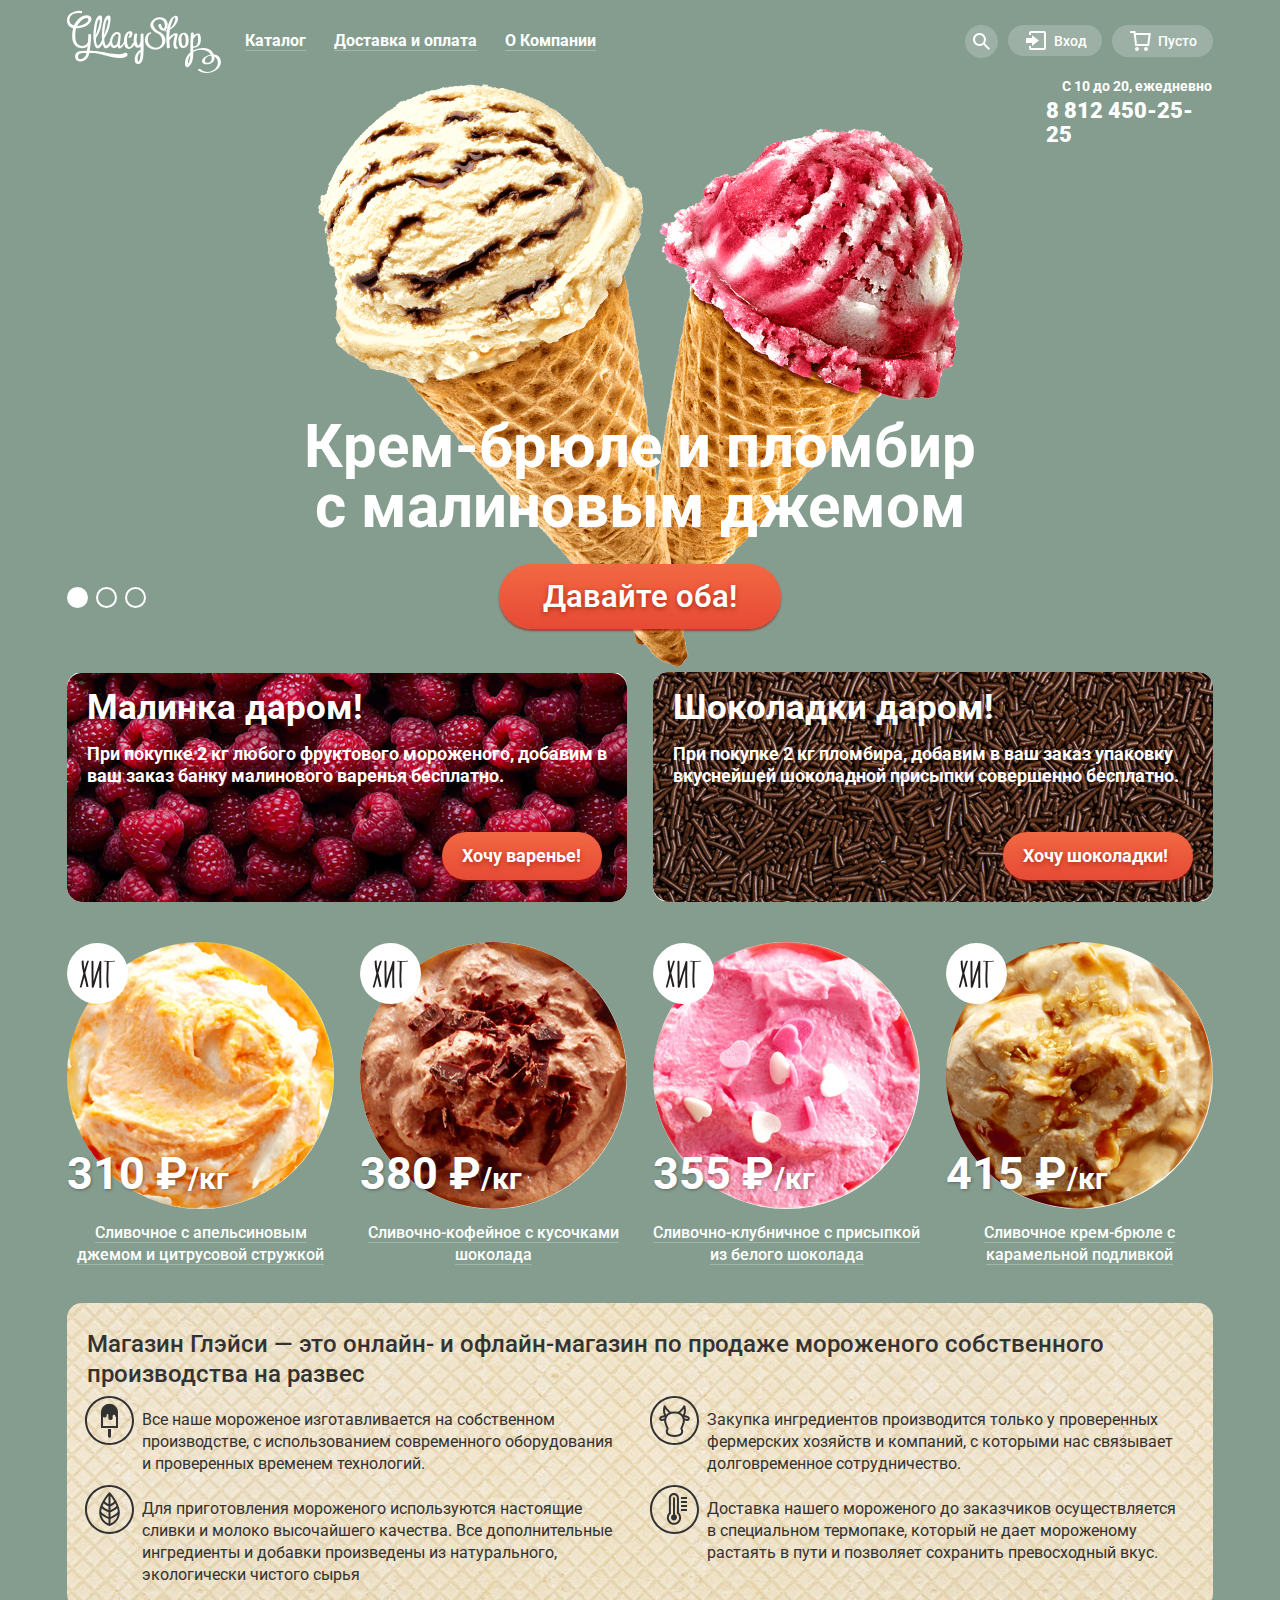
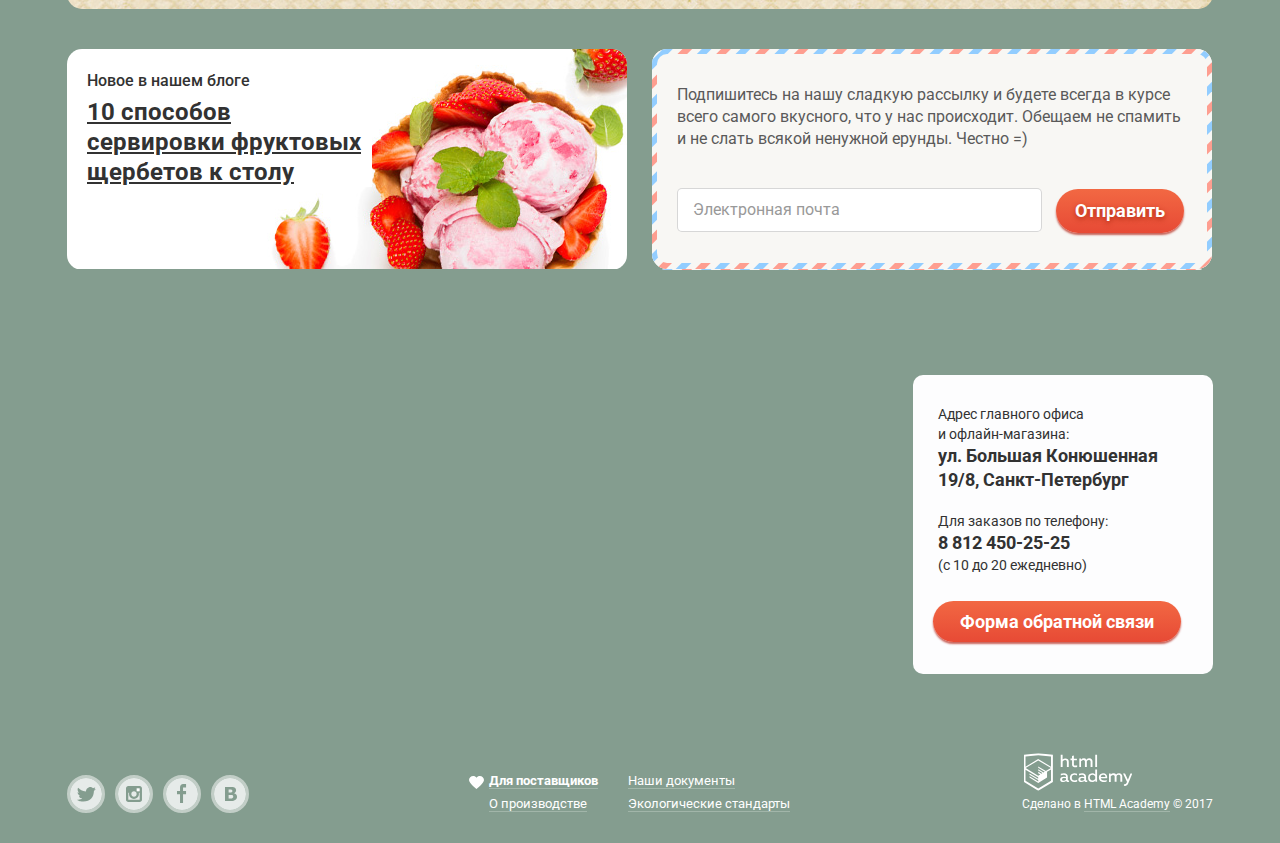
==== commit 64df8051: "Вставила интерактивную карту" ====
--- a/index.html
+++ b/index.html
@@ -289,7 +289,8 @@
       <section class="map">
         <h2 class="visually-hidden">Карта</h2>
         <div class="map-container">
-          <img src="img/map.jpg" width="1200" height="430" alt="ул.Большая Конюшенная 19/8, Санкт-Петербург">
+          <!--<img src="img/map.jpg" width="1200" height="430" alt="ул.Большая Конюшенная 19/8, Санкт-Петербург"> -->
+          <iframe src="https://www.google.com/maps/embed?pb=!1m18!1m12!1m3!1d1998.6036253003151!2d30.32085871621117!3d59.9387191690541!2m3!1f0!2f0!3f0!3m2!1i1024!2i768!4f13.1!3m3!1m2!1s0x4696310fca145cc1%3A0x42b32648d8238007!2z0JHQvtC70YzRiNCw0Y8g0JrQvtC90Y7RiNC10L3QvdCw0Y8g0YPQuy4sIDE5LzgsINCh0LDQvdC60YIt0J_QtdGC0LXRgNCx0YPRgNCzLCAxOTExODY!5e0!3m2!1sru!2sru!4v1545830487442" width="1200" height="430"  allowfullscreen></iframe>
         </div>
         <div class="forwarding-form-wrapper">
           <form class="forwarding-form" action="https://htmlacademy.ru" method="post">
@@ -377,10 +378,10 @@
           </div>
           <div class="footer-copyright">
             <div class="copyright-logo-wrapper">
-              <a href="https://htmlacademy.ru"><img src="img/logo-htmlacademy.svg" width="128" height="41" alt="Логотип Html Academy"></a>
+              <a href="https://htmlacademy.ru/intensive/htmlcss"><img src="img/logo-htmlacademy.svg" width="128" height="41" alt="Логотип Html Academy"></a>
             </div>
             <div class="producing-info">
-              <p>Сделано в <a class="copyright-link" href="https://htmlacademy.ru">HTML Academy</a> © 2017</p>
+              <p>Сделано в <a class="copyright-link" href="https://htmlacademy.ru/intensive/htmlcss">HTML Academy</a> © 2017</p>
             </div>
           </div>
         </div>
@@ -408,7 +409,7 @@
   </div>
 
   <script src="js/popup.js"></script>
-  
+
 </body>
 
 </html>
--- a/css/style.css
+++ b/css/style.css
@@ -390,12 +390,14 @@
 
 .search-form input:hover,
 .login-form input:hover {
-  box-shadow: 0px 0px 0px 2px rgba(199, 198, 197, 0.52) inset;
+  -webkit-box-shadow: 0px 0px 0px 2px rgba(199, 198, 197, 0.52) inset;
+          box-shadow: 0px 0px 0px 2px rgba(199, 198, 197, 0.52) inset;
 }
 
 .search-form input:focus,
 .login-form input:focus {
-  box-shadow: 0px 0px 0px 2px rgba(210, 204, 228, 0.52) inset;
+  -webkit-box-shadow: 0px 0px 0px 2px rgba(210, 204, 228, 0.52) inset;
+          box-shadow: 0px 0px 0px 2px rgba(210, 204, 228, 0.52) inset;
 }
 
 .search-form input::-webkit-input-placeholder,
@@ -1130,11 +1132,13 @@
 }
 
 .newsletter-form input:hover {
-  box-shadow: 0px 0px 0px 2px rgba(199, 198, 197, 0.52) inset;
+  -webkit-box-shadow: 0px 0px 0px 2px rgba(199, 198, 197, 0.52) inset;
+          box-shadow: 0px 0px 0px 2px rgba(199, 198, 197, 0.52) inset;
 }
 
 .newsletter-form input:focus {
-  box-shadow: 0px 0px 0px 2px rgba(210, 204, 228, 0.52) inset;
+  -webkit-box-shadow: 0px 0px 0px 2px rgba(210, 204, 228, 0.52) inset;
+          box-shadow: 0px 0px 0px 2px rgba(210, 204, 228, 0.52) inset;
 }
 
 .map-container {
@@ -1153,6 +1157,10 @@
   width: 100%;
   height: 100%;
   position: relative;
+}
+
+iframe {
+  border: 0;
 }
 
 .forwarding-form-wrapper {
@@ -1451,28 +1459,79 @@
 }
 
 /*Стили для формы обратной связи*/
+@-webkit-keyframes bounce {
+0% {
+ -webkit-transform: translateY(-2000px);
+         transform: translateY(-2000px);
+}
+
+70% {
+ -webkit-transform: translateY(30px);
+         transform: translateY(30px);
+}
+
+90% {
+ -webkit-transform: translateY(-10px);
+         transform: translateY(-10px);
+}
+
+100% {
+ -webkit-transform: translateY(0);
+         transform: translateY(0);
+}
+}
+@-o-keyframes bounce {
+0% {
+ -o-transform: translateY(-2000px);
+    transform: translateY(-2000px);
+}
+
+70% {
+ -o-transform: translateY(30px);
+    transform: translateY(30px);
+}
+
+90% {
+ -o-transform: translateY(-10px);
+    transform: translateY(-10px);
+}
+
+100% {
+ -o-transform: translateY(0);
+    transform: translateY(0);
+}
+}
 @keyframes bounce {
 0% {
- transform: translateY(-2000px);
+ -webkit-transform: translateY(-2000px);
+      -o-transform: translateY(-2000px);
+         transform: translateY(-2000px);
 }
 
 70% {
- transform: translateY(30px);
+ -webkit-transform: translateY(30px);
+      -o-transform: translateY(30px);
+         transform: translateY(30px);
 }
 
 90% {
- transform: translateY(-10px);
+ -webkit-transform: translateY(-10px);
+      -o-transform: translateY(-10px);
+         transform: translateY(-10px);
 }
 
 100% {
- transform: translateY(0);
-}
-}
-
-@keyframes shake {
+ -webkit-transform: translateY(0);
+      -o-transform: translateY(0);
+         transform: translateY(0);
+}
+}
+
+@-webkit-keyframes shake {
   0%,
   100% {
-    transform: translateX(0);
+    -webkit-transform: translateX(0);
+            transform: translateX(0);
   }
 
   10%,
@@ -1480,14 +1539,69 @@
   50%,
   70%,
   90% {
-    transform: translateX(-10px);
+    -webkit-transform: translateX(-10px);
+            transform: translateX(-10px);
   }
 
   20%,
   40%,
   60%,
   80% {
-    transform: translateX(10px);
+    -webkit-transform: translateX(10px);
+            transform: translateX(10px);
+  }
+}
+
+@-o-keyframes shake {
+  0%,
+  100% {
+    -o-transform: translateX(0);
+       transform: translateX(0);
+  }
+
+  10%,
+  30%,
+  50%,
+  70%,
+  90% {
+    -o-transform: translateX(-10px);
+       transform: translateX(-10px);
+  }
+
+  20%,
+  40%,
+  60%,
+  80% {
+    -o-transform: translateX(10px);
+       transform: translateX(10px);
+  }
+}
+
+@keyframes shake {
+  0%,
+  100% {
+    -webkit-transform: translateX(0);
+         -o-transform: translateX(0);
+            transform: translateX(0);
+  }
+
+  10%,
+  30%,
+  50%,
+  70%,
+  90% {
+    -webkit-transform: translateX(-10px);
+         -o-transform: translateX(-10px);
+            transform: translateX(-10px);
+  }
+
+  20%,
+  40%,
+  60%,
+  80% {
+    -webkit-transform: translateX(10px);
+         -o-transform: translateX(10px);
+            transform: translateX(10px);
   }
 }
 
@@ -1498,11 +1612,15 @@
 
 .modal-show {
   display: block;
-  animation: bounce 0.6s;
+  -webkit-animation: bounce 0.6s;
+       -o-animation: bounce 0.6s;
+          animation: bounce 0.6s;
 }
 
 .modal-error {
-  animation: shake 1s;
+  -webkit-animation: shake 1s;
+       -o-animation: shake 1s;
+          animation: shake 1s;
 }
 
 .modal-feedback {
@@ -1647,11 +1765,13 @@
 }
 
 .feedback-form input:hover {
-  box-shadow: 0px 0px 0px 2px rgba(199, 198, 197, 0.52) inset;
+  -webkit-box-shadow: 0px 0px 0px 2px rgba(199, 198, 197, 0.52) inset;
+          box-shadow: 0px 0px 0px 2px rgba(199, 198, 197, 0.52) inset;
 }
 
 .feedback-form input:focus {
-  box-shadow: 0px 0px 0px 2px rgba(210, 204, 228, 0.52) inset;
+  -webkit-box-shadow: 0px 0px 0px 2px rgba(210, 204, 228, 0.52) inset;
+          box-shadow: 0px 0px 0px 2px rgba(210, 204, 228, 0.52) inset;
 }
 
 .feedback-form textarea {
@@ -1686,13 +1806,15 @@
 .feedback-form textarea:hover {
   min-width: 398px;
   min-height: 133px;
-  box-shadow: 0px 0px 0px 2px rgba(199, 198, 197, 0.52) inset;
+  -webkit-box-shadow: 0px 0px 0px 2px rgba(199, 198, 197, 0.52) inset;
+          box-shadow: 0px 0px 0px 2px rgba(199, 198, 197, 0.52) inset;
 }
 
 .feedback-form textarea:focus {
   min-width: 398px;
   height: 133px;
-  box-shadow: 0px 0px 0px 2px rgba(210, 204, 228, 0.52) inset;
+  -webkit-box-shadow: 0px 0px 0px 2px rgba(210, 204, 228, 0.52) inset;
+          box-shadow: 0px 0px 0px 2px rgba(210, 204, 228, 0.52) inset;
 }
 
 /*Стили страницы каталога*/
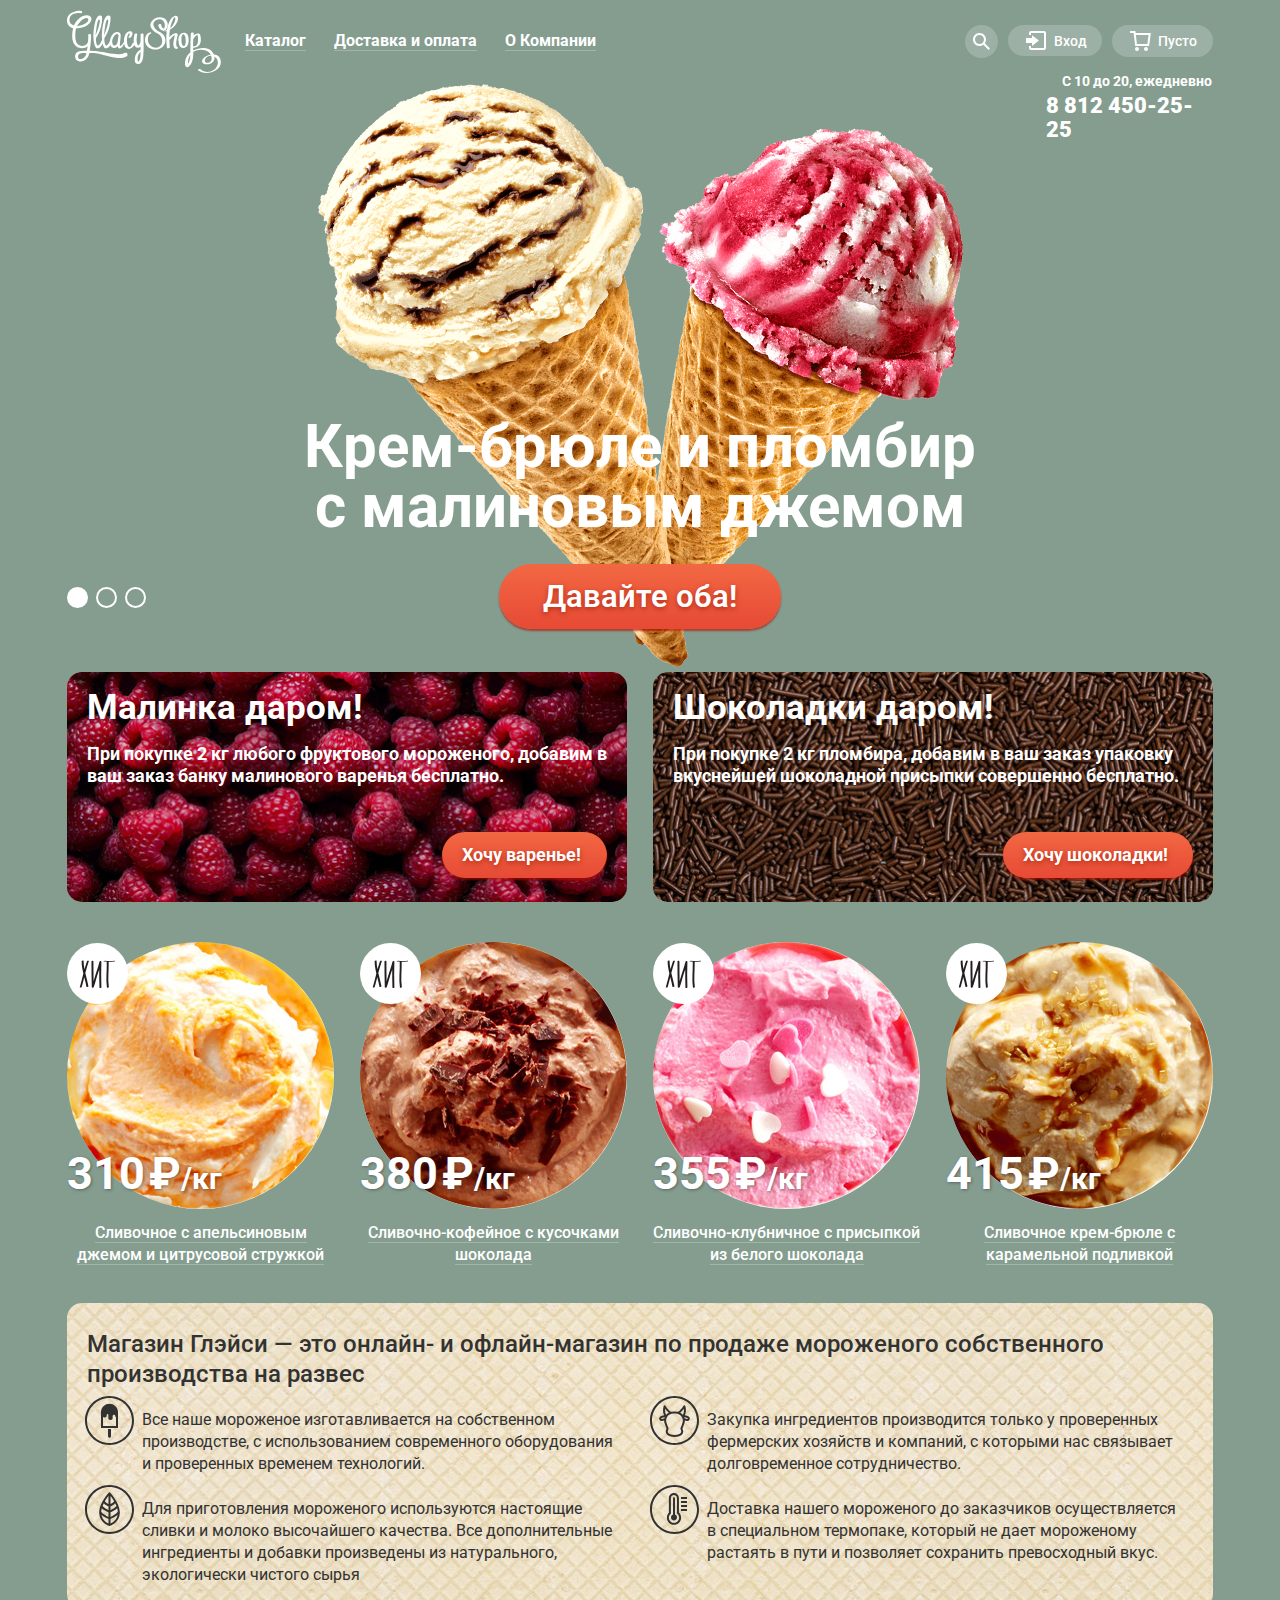
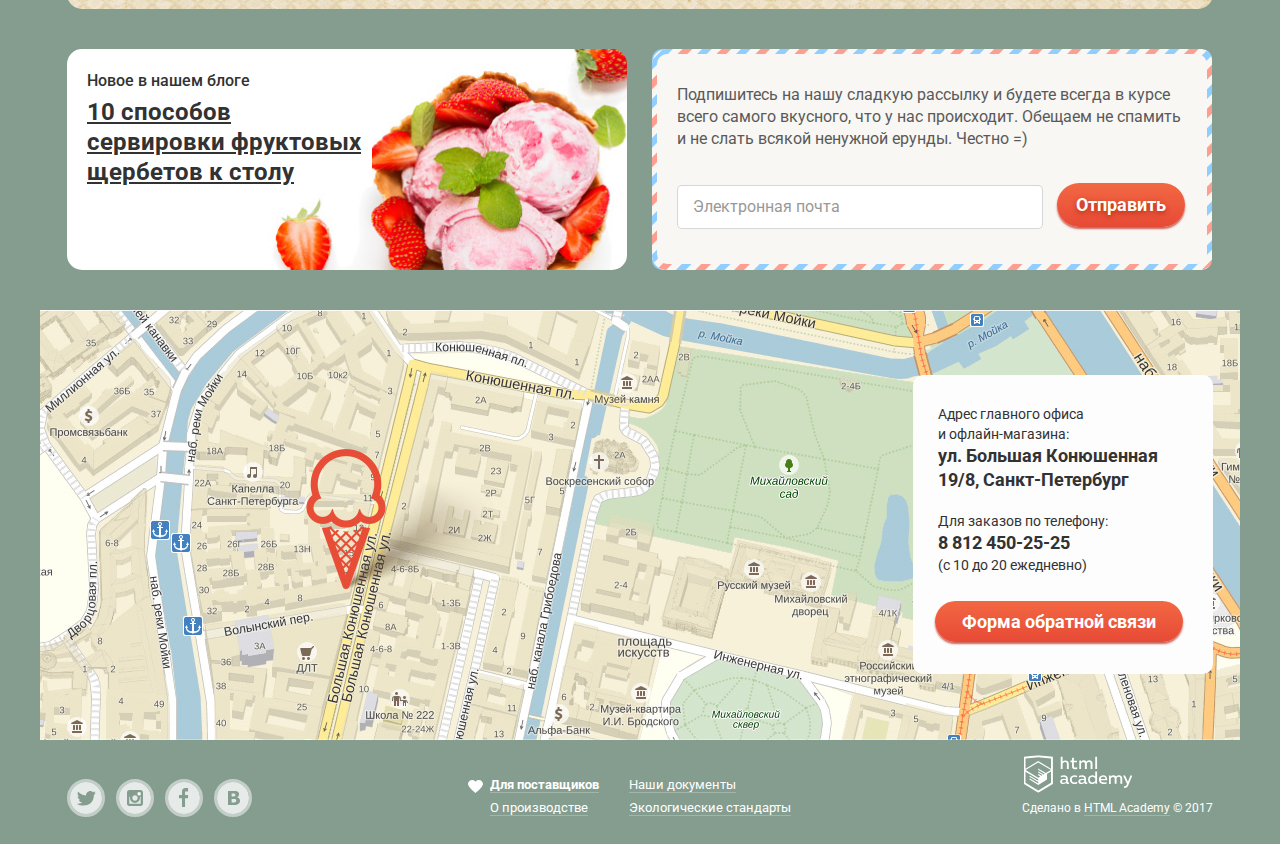
==== commit 37aa5f6c: "Подготовка проекта к защите" ====
--- a/index.html
+++ b/index.html
@@ -23,7 +23,7 @@
                 <img src="img/gllacy-logo.svg" width="154" height="64" alt="Логотип магазина мороженого Глейси">
               </a>
               <ul class="site-navigation">
-                <li class="catalog-items-list"><a class="site-navigation-link products-link" href="catalog.html"><span class="products-link-text">Каталог</span></a>
+                <li class="catalog-items-list"><a class="site-navigation-link products-link" href="catalog.html"><span class="link-text">Каталог</span></a>
                   <div class="submenu-wrapper">
                     <ul class="new-products">
                       <li class="new-products-heading">Новинки</li>
@@ -170,7 +170,7 @@
                   </a>
                 </div>
                 <p class="catalog-item-price">
-                  <b>310 &#8381;</b><span>/кг</span>
+                  <b>310</b> <b>&#8381;</b><span>/кг</span>
                 </p>
               </div>
               <div class="catalog-item-overlay">
@@ -189,7 +189,7 @@
                   </a>
                 </div>
                 <p class="catalog-item-price">
-                  <b>380 &#8381;</b><span>/кг</span>
+                  <b>380</b> <b>&#8381;</b><span>/кг</span>
                 </p>
               </div>
               <div class="catalog-item-overlay">
@@ -208,7 +208,7 @@
                   </a>
                 </div>
                 <p class="catalog-item-price">
-                  <b>355 &#8381;</b><span>/кг</span>
+                  <b>355</b> <b>&#8381;</b><span>/кг</span>
                 </p>
               </div>
               <div class="catalog-item-overlay">
@@ -227,7 +227,7 @@
                   </a>
                 </div>
                 <p class="catalog-item-price">
-                  <b>415 &#8381;</b><span>/кг</span>
+                  <b>415</b> <b>&#8381;</b><span>/кг</span>
                 </p>
               </div>
               <div class="catalog-item-overlay">
@@ -290,7 +290,8 @@
         <h2 class="visually-hidden">Карта</h2>
         <div class="map-container">
           <!--<img src="img/map.jpg" width="1200" height="430" alt="ул.Большая Конюшенная 19/8, Санкт-Петербург"> -->
-          <iframe src="https://www.google.com/maps/embed?pb=!1m18!1m12!1m3!1d1998.6036253003151!2d30.32085871621117!3d59.9387191690541!2m3!1f0!2f0!3f0!3m2!1i1024!2i768!4f13.1!3m3!1m2!1s0x4696310fca145cc1%3A0x42b32648d8238007!2z0JHQvtC70YzRiNCw0Y8g0JrQvtC90Y7RiNC10L3QvdCw0Y8g0YPQuy4sIDE5LzgsINCh0LDQvdC60YIt0J_QtdGC0LXRgNCx0YPRgNCzLCAxOTExODY!5e0!3m2!1sru!2sru!4v1545830487442" width="1200" height="430"  allowfullscreen></iframe>
+          <iframe src="https://www.google.com/maps/embed?pb=!1m18!1m12!1m3!1d1998.6036253003151!2d30.32085871621117!3d59.9387191690541!2m3!1f0!2f0!3f0!3m2!1i1024!2i768!4f13.1!3m3!1m2!1s0x4696310fca145cc1%3A0x42b32648d8238007!2z0JHQvtC70YzRiNCw0Y8g0JrQvtC90Y7RiNC10L3QvdCw0Y8g0YPQuy4sIDE5LzgsINCh0LDQvdC60YIt0J_QtdGC0LXRgNCx0YPRgNCzLCAxOTExODY!5e0!3m2!1sru!2sru!4v1545830487442"
+            width="1200" height="430" allowfullscreen></iframe>
         </div>
         <div class="forwarding-form-wrapper">
           <form class="forwarding-form" action="https://htmlacademy.ru" method="post">
--- a/css/style.css
+++ b/css/style.css
@@ -81,8 +81,8 @@
   -webkit-box-orient: vertical;
   -webkit-box-direction: normal;
   -webkit-flex-direction: column;
-      -ms-flex-direction: column;
-          flex-direction: column;
+  -ms-flex-direction: column;
+  flex-direction: column;
   font-size: 16px;
   line-height: 18px;
   font-weight: 700;
@@ -96,8 +96,8 @@
   display: flex;
   -webkit-box-align: start;
   -webkit-align-items: flex-start;
-      -ms-flex-align: start;
-          align-items: flex-start;
+  -ms-flex-align: start;
+  align-items: flex-start;
 }
 
 .main-header-logo {
@@ -149,11 +149,23 @@
   background-color: #F7F6F3;
 }
 
+.site-navigation a:active {
+  background-color: #ededed;
+  -webkit-box-shadow: inset 0 2px 1px 0 #696969;
+  box-shadow: inset 0 2px 1px 0 #696969;
+}
+
 .site-navigation span {
   border-bottom: 1px solid #A1B5A9;
 }
 
 .site-navigation-link:hover>span {
+  border-bottom: none;
+  color: #323232;
+}
+
+.catalog-items-list:hover>.products-link {
+  color: #323232;
   border-bottom: none;
 }
 
@@ -188,15 +200,6 @@
   display: block;
 }
 
-.catalog-items-list:hover>.products-link {
-  color: #323232;
-  border-bottom: none;
-}
-
-.catalog-items-list:hover>.products-link-text {
-  border-bottom: none;
-}
-
 .new-products {
   display: -webkit-box;
   display: -webkit-flex;
@@ -205,8 +208,8 @@
   -webkit-box-orient: vertical;
   -webkit-box-direction: normal;
   -webkit-flex-direction: column;
-      -ms-flex-direction: column;
-          flex-direction: column;
+  -ms-flex-direction: column;
+  flex-direction: column;
   min-height: 165px;
   margin: 0;
   margin-top: 5px;
@@ -282,7 +285,7 @@
   color: #323232;
   background-color: #f6b5a5;
   -webkit-box-shadow: none;
-          box-shadow: none;
+  box-shadow: none;
 }
 
 .user-navigation {
@@ -309,12 +312,12 @@
   display: flex;
   -webkit-box-pack: center;
   -webkit-justify-content: center;
-      -ms-flex-pack: center;
-          justify-content: center;
+  -ms-flex-pack: center;
+  justify-content: center;
   -webkit-box-align: center;
   -webkit-align-items: center;
-      -ms-flex-align: center;
-          align-items: center;
+  -ms-flex-align: center;
+  align-items: center;
 }
 
 .search-unit {
@@ -366,7 +369,7 @@
   background-color: #f8f7f4;
   padding: 20px 15px;
   -webkit-box-shadow: 0 20px 20px rgba(0, 0, 0, 0.4);
-          box-shadow: 0 20px 20px rgba(0, 0, 0, 0.4);
+  box-shadow: 0 20px 20px rgba(0, 0, 0, 0.4);
 }
 
 .search-form input,
@@ -380,7 +383,7 @@
 
 .search-form input {
   -webkit-box-sizing: border-box;
-          box-sizing: border-box;
+  box-sizing: border-box;
   min-width: 310px;
   padding: 10px;
   border: 1px solid #d3d3d2;
@@ -391,13 +394,13 @@
 .search-form input:hover,
 .login-form input:hover {
   -webkit-box-shadow: 0px 0px 0px 2px rgba(199, 198, 197, 0.52) inset;
-          box-shadow: 0px 0px 0px 2px rgba(199, 198, 197, 0.52) inset;
+  box-shadow: 0px 0px 0px 2px rgba(199, 198, 197, 0.52) inset;
 }
 
 .search-form input:focus,
 .login-form input:focus {
   -webkit-box-shadow: 0px 0px 0px 2px rgba(210, 204, 228, 0.52) inset;
-          box-shadow: 0px 0px 0px 2px rgba(210, 204, 228, 0.52) inset;
+  box-shadow: 0px 0px 0px 2px rgba(210, 204, 228, 0.52) inset;
 }
 
 .search-form input::-webkit-input-placeholder,
@@ -481,7 +484,7 @@
   padding: 0 20px;
   background-color: #f8f7f4;
   -webkit-box-shadow: 0 20px 20px rgba(0, 0, 0, 0.4);
-          box-shadow: 0 20px 20px rgba(0, 0, 0, 0.4);
+  box-shadow: 0 20px 20px rgba(0, 0, 0, 0.4);
 }
 
 .button-container {
@@ -491,13 +494,13 @@
   display: flex;
   -webkit-box-pack: justify;
   -webkit-justify-content: space-between;
-      -ms-flex-pack: justify;
-          justify-content: space-between;
+  -ms-flex-pack: justify;
+  justify-content: space-between;
   padding: 15px 0;
 }
 
 .login-form .button {
-  height: 45px;
+  height: 44px;
   padding: 0 25px;
   font: inherit;
   color: #ffffff;
@@ -513,7 +516,7 @@
   background-image: linear-gradient(to right top, #e74a35, #f26843);
   border: none;
   -webkit-box-shadow: 0 2px 0 0 rgba(172, 16, 0, 0.64);
-          box-shadow: 0 2px 0 0 rgba(172, 16, 0, 0.64);
+  box-shadow: 0 2px 0 0 rgba(172, 16, 0, 0.64);
 }
 
 .login-form .button:hover {
@@ -522,7 +525,7 @@
   background-image: -o-linear-gradient(left bottom, #e74a35, #f26843);
   background-image: linear-gradient(to right top, #e74a35, #f26843);
   -webkit-box-shadow: 0 2px 0 0 #ac1000;
-          box-shadow: 0 2px 0 0 #ac1000;
+  box-shadow: 0 2px 0 0 #ac1000;
   opacity: 0.8;
 }
 
@@ -532,7 +535,7 @@
   background-image: -o-linear-gradient(left bottom, #f26843, #e74a35);
   background-image: linear-gradient(to right top, #f26843, #e74a35);
   -webkit-box-shadow: inset 0 -2px 0 0 #942718;
-          box-shadow: inset 0 -2px 0 0 #942718;
+  box-shadow: inset 0 -2px 0 0 #942718;
   opacity: 0.93;
 }
 
@@ -544,17 +547,21 @@
   -webkit-box-orient: vertical;
   -webkit-box-direction: normal;
   -webkit-flex-direction: column;
-      -ms-flex-direction: column;
-          flex-direction: column;
+  -ms-flex-direction: column;
+  flex-direction: column;
   -webkit-box-ordinal-group: 2;
   -webkit-order: 1;
-      -ms-flex-order: 1;
-          order: 1;
+  -ms-flex-order: 1;
+  order: 1;
+  -webkit-box-align: start;
+  -webkit-align-items: flex-start;
+  -ms-flex-align: start;
+  align-items: flex-start;
 }
 
 .login-form input {
   -webkit-box-sizing: border-box;
-          box-sizing: border-box;
+  box-sizing: border-box;
   min-width: 240px;
   height: 44px;
   padding: 10px;
@@ -598,6 +605,7 @@
 
 .hours-and-telephone {
   margin-left: 979px;
+  margin-top: -5px;
 }
 
 .hours-and-telephone p {
@@ -628,7 +636,7 @@
 
 .slider {
   position: relative;
-  padding-top: 260px;
+  padding-top: 265px;
   text-align: center;
   color: #ffffff;
 }
@@ -717,7 +725,7 @@
   background: linear-gradient(to bottom, #f26843 0%, #e74a35 100%);
   border-radius: 50px;
   -webkit-box-shadow: 0 2px 2px rgba(172, 16, 0, 0.64);
-          box-shadow: 0 2px 2px rgba(172, 16, 0, 0.64);
+  box-shadow: 0 2px 2px rgba(172, 16, 0, 0.64);
   border: none;
   cursor: pointer;
 }
@@ -728,7 +736,7 @@
   background: -o-linear-gradient(top, #f58669 0%, #ec6f5e 100%);
   background: linear-gradient(to bottom, #f58669 0%, #ec6f5e 100%);
   -webkit-box-shadow: 0 2px 2px rgba(172, 16, 0, 1);
-          box-shadow: 0 2px 2px rgba(172, 16, 0, 1);
+  box-shadow: 0 2px 2px rgba(172, 16, 0, 1);
 }
 
 .slide-button:active {
@@ -737,7 +745,7 @@
   background: -o-linear-gradient(top, #d84732 0%, #e1613e 100%);
   background: linear-gradient(to bottom, #d84732 0%, #e1613e 100%);
   -webkit-box-shadow: inset 0 2px 2px rgba(172, 16, 0, 1);
-          box-shadow: inset 0 2px 2px rgba(172, 16, 0, 1);
+  box-shadow: inset 0 2px 2px rgba(172, 16, 0, 1);
 }
 
 .banners-wrapper {
@@ -778,7 +786,7 @@
 
 .banner-button {
   display: block;
-  padding: 12px 20px;
+  padding: 11px 20px;
   font-size: 18px;
   line-height: 24px;
   font-weight: 700;
@@ -792,7 +800,7 @@
   background: -o-linear-gradient(top, #f26843 0%, #e74a35 100%);
   background: linear-gradient(to bottom, #f26843 0%, #e74a35 100%);
   -webkit-box-shadow: 0 2px 2px rgba(172, 16, 0, 0.64);
-          box-shadow: 0 2px 2px rgba(172, 16, 0, 0.64);
+  box-shadow: 0 2px 2px rgba(172, 16, 0, 0.64);
 }
 
 .banner-button:hover {
@@ -801,7 +809,7 @@
   background: -o-linear-gradient(top, #f58669 0%, #ec6f5e 100%);
   background: linear-gradient(to bottom, #f58669 0%, #ec6f5e 100%);
   -webkit-box-shadow: 0 2px 2px rgba(172, 16, 0, 1);
-          box-shadow: 0 2px 2px rgba(172, 16, 0, 1);
+  box-shadow: 0 2px 2px rgba(172, 16, 0, 1);
 }
 
 .banner-button:active {
@@ -810,12 +818,12 @@
   background: -o-linear-gradient(top, #d84732 0%, #e1613e 100%);
   background: linear-gradient(to bottom, #d84732 0%, #e1613e 100%);
   -webkit-box-shadow: inset 0 2px 2px rgba(172, 16, 0, 1);
-          box-shadow: inset 0 2px 2px rgba(172, 16, 0, 1);
+  box-shadow: inset 0 2px 2px rgba(172, 16, 0, 1);
 }
 
 .raspberry-banner .banner-button {
   margin-left: 375px;
-  width: 120px;
+  width: 125px;
 }
 
 .chocolate-banner .banner-button {
@@ -825,13 +833,19 @@
 
 .raspberry-banner {
   margin-right: auto;
-  background-image: url(../img/raspberry.jpg);
+  background-image: url("../img/raspberry.jpg");
+  background-size: cover;
   background-repeat: no-repeat;
   background-position: center;
+  background-color: #6b0006;
 }
 
 .chocolate-banner {
-  background-image: url(../img/chocolate.jpg);
+  background-image: url("../img/chocolate.jpg");
+  background-size: cover;
+  background-repeat: no-repeat;
+  background-position: center;
+  background-color: #37170a;
 }
 
 /*Промо каталога*/
@@ -846,9 +860,12 @@
   display: flex;
   -webkit-box-pack: justify;
   -webkit-justify-content: space-between;
-      -ms-flex-pack: justify;
-          justify-content: space-between;
-  padding: 0;
+  -ms-flex-pack: justify;
+  justify-content: space-between;
+  padding: 0;
+  -webkit-flex-wrap: wrap;
+  -ms-flex-wrap: wrap;
+  flex-wrap: wrap;
 }
 
 .gllacy-hits li {
@@ -863,7 +880,7 @@
 
 .hit {
   position: absolute;
-  background-image: url(../img/hit.svg);
+  background-image: url("../img/hit.svg");
   top: -15px;
   width: 61px;
   height: 61px;
@@ -885,6 +902,7 @@
   background-position: top center;
   background-repeat: repeat-repeat-x;
   border-radius: 15px;
+  background-color: #ece2C9;
 }
 
 .gllacy-info-wrapper {
@@ -893,8 +911,8 @@
   display: -ms-flexbox;
   display: flex;
   -webkit-flex-wrap: wrap;
-      -ms-flex-wrap: wrap;
-          flex-wrap: wrap;
+  -ms-flex-wrap: wrap;
+  flex-wrap: wrap;
   width: 1146px;
 }
 
@@ -934,25 +952,25 @@
 }
 
 .icon-icecream::before {
-  background-image: url(../img/icon-icecream.svg);
+  background-image: url("../img/icon-icecream.svg");
   background-repeat: no-repeat;
   background-position: 0 0;
 }
 
 .icon-cow::before {
-  background-image: url(../img/icon-cow.svg);
+  background-image: url("../img/icon-cow.svg");
   background-repeat: no-repeat;
   background-position: 0 0;
 }
 
 .icon-leaf::before {
-  background-image: url(../img/icon-leaf.svg);
+  background-image: url("../img/icon-leaf.svg");
   background-repeat: no-repeat;
   background-position: 0 0;
 }
 
 .icon-termometr::before {
-  background-image: url(../img/icon-termometr.svg);
+  background-image: url("../img/icon-termometr.svg");
   background-repeat: no-repeat;
   background-position: 0 0;
 }
@@ -976,6 +994,8 @@
   background-position: top left;
   background-repeat: no-repeat;
   border-radius: 15px;
+  background-color: #ffffff;
+  background-size: cover;
 }
 
 .news-container {
@@ -986,8 +1006,8 @@
   -webkit-box-orient: vertical;
   -webkit-box-direction: normal;
   -webkit-flex-direction: column;
-      -ms-flex-direction: column;
-          flex-direction: column;
+  -ms-flex-direction: column;
+  flex-direction: column;
   width: 285px;
   padding-top: 6px;
   min-height: 215px;
@@ -1020,9 +1040,11 @@
 }
 
 .email-subscribing {
-  background-image: url(../img/mail-background.svg);
+  background-image: url("../img/mail-background.svg");
   background-repeat: repeat;
   border-radius: 10px;
+  background-color: #92cdff;
+  background-size: cover;
 }
 
 .subscribing-container {
@@ -1033,10 +1055,11 @@
   -webkit-box-orient: vertical;
   -webkit-box-direction: normal;
   -webkit-flex-direction: column;
-      -ms-flex-direction: column;
-          flex-direction: column;
+  -ms-flex-direction: column;
+  flex-direction: column;
   min-width: 510px;
   width: 506px;
+  min-height: 150px;
   padding: 30px 20px;
   margin: 5px;
   font-size: 16px;
@@ -1054,11 +1077,11 @@
 
 .newsletter-form input {
   -webkit-box-sizing: border-box;
-          box-sizing: border-box;
-  min-width: 365px;
+  box-sizing: border-box;
+  min-width: 366px;
   height: 44px;
   padding: 10px 15px;
-  margin-top: 38px;
+  margin-top: 35px;
   font: inherit;
   font-size: 16px;
   font-weight: 700;
@@ -1092,6 +1115,7 @@
 .newsletter-button {
   padding: 10px 19px;
   margin-left: 10px;
+  margin-top: -7px;
   text-align: center;
   vertical-align: middle;
   cursor: pointer;
@@ -1110,7 +1134,7 @@
   background: linear-gradient(to bottom, #f26843 0%, #e74a35 100%);
   border-radius: 50px;
   -webkit-box-shadow: 0 2px 2px rgba(172, 16, 0, 0.64);
-          box-shadow: 0 2px 2px rgba(172, 16, 0, 0.64);
+  box-shadow: 0 2px 2px rgba(172, 16, 0, 0.64);
 }
 
 .newsletter-button:hover {
@@ -1119,7 +1143,7 @@
   background: -o-linear-gradient(top, #f58669 0%, #ec6f5e 100%);
   background: linear-gradient(to bottom, #f58669 0%, #ec6f5e 100%);
   -webkit-box-shadow: 0 2px 2px rgba(172, 16, 0, 1);
-          box-shadow: 0 2px 2px rgba(172, 16, 0, 1);
+  box-shadow: 0 2px 2px rgba(172, 16, 0, 1);
 }
 
 .newsletter-button:active {
@@ -1128,17 +1152,17 @@
   background: -o-linear-gradient(top, #d84732 0%, #e1613e 100%);
   background: linear-gradient(to bottom, #d84732 0%, #e1613e 100%);
   -webkit-box-shadow: inset 0 2px 2px rgba(172, 16, 0, 1);
-          box-shadow: inset 0 2px 2px rgba(172, 16, 0, 1);
+  box-shadow: inset 0 2px 2px rgba(172, 16, 0, 1);
 }
 
 .newsletter-form input:hover {
   -webkit-box-shadow: 0px 0px 0px 2px rgba(199, 198, 197, 0.52) inset;
-          box-shadow: 0px 0px 0px 2px rgba(199, 198, 197, 0.52) inset;
+  box-shadow: 0px 0px 0px 2px rgba(199, 198, 197, 0.52) inset;
 }
 
 .newsletter-form input:focus {
   -webkit-box-shadow: 0px 0px 0px 2px rgba(210, 204, 228, 0.52) inset;
-          box-shadow: 0px 0px 0px 2px rgba(210, 204, 228, 0.52) inset;
+  box-shadow: 0px 0px 0px 2px rgba(210, 204, 228, 0.52) inset;
 }
 
 .map-container {
@@ -1151,6 +1175,8 @@
   margin: 0;
   margin-left: -27px;
   padding: 0;
+  background-image: url("../img/map.jpg");
+  background-color: #c0ecae;
 }
 
 .map {
@@ -1199,7 +1225,7 @@
 
 .forwarding-button {
   padding: 10px 27px;
-  margin-left: 5px;
+  margin-left: 7px;
   font-size: 18px;
   line-height: 24px;
   font-weight: 700;
@@ -1211,7 +1237,7 @@
   background: linear-gradient(to bottom, #f26843 0%, #e74a35 100%);
   border-radius: 50px;
   -webkit-box-shadow: 0 2px 2px rgba(172, 16, 0, 0.64);
-          box-shadow: 0 2px 2px rgba(172, 16, 0, 0.64);
+  box-shadow: 0 2px 2px rgba(172, 16, 0, 0.64);
 }
 
 .forwarding-button:hover {
@@ -1220,7 +1246,7 @@
   background: -o-linear-gradient(top, #f58669 0%, #ec6f5e 100%);
   background: linear-gradient(to bottom, #f58669 0%, #ec6f5e 100%);
   -webkit-box-shadow: 0 2px 2px rgba(172, 16, 0, 1);
-          box-shadow: 0 2px 2px rgba(172, 16, 0, 1);
+  box-shadow: 0 2px 2px rgba(172, 16, 0, 1);
 }
 
 .forwarding-button:active {
@@ -1229,7 +1255,7 @@
   background: -o-linear-gradient(top, #d84732 0%, #e1613e 100%);
   background: linear-gradient(to bottom, #d84732 0%, #e1613e 100%);
   -webkit-box-shadow: inset 0 2px 2px rgba(172, 16, 0, 1);
-          box-shadow: inset 0 2px 2px rgba(172, 16, 0, 1);
+  box-shadow: inset 0 2px 2px rgba(172, 16, 0, 1);
 }
 
 /*Стили для footer*/
@@ -1240,13 +1266,13 @@
   display: flex;
   -webkit-box-pack: justify;
   -webkit-justify-content: space-between;
-      -ms-flex-pack: justify;
-          justify-content: space-between;
+  -ms-flex-pack: justify;
+  justify-content: space-between;
   -webkit-box-align: end;
   -webkit-align-items: flex-end;
-      -ms-flex-align: end;
-          align-items: flex-end;
-  padding-bottom: 30px;
+  -ms-flex-align: end;
+  align-items: flex-end;
+  padding-bottom: 27px;
   color: #ffffff;
 }
 
@@ -1270,8 +1296,8 @@
   display: flex;
   -webkit-box-align: center;
   -webkit-align-items: center;
-      -ms-flex-align: center;
-          align-items: center;
+  -ms-flex-align: center;
+  align-items: center;
   width: 267px;
   padding: 0;
   margin: 0;
@@ -1292,7 +1318,7 @@
   display: -webkit-flex;
   display: -ms-flexbox;
   display: flex;
-  margin-right: 10px;
+  margin-right: 11px;
   border: 3px solid #c2cec7;
   border-radius: 50%;
 }
@@ -1329,8 +1355,8 @@
   display: flex;
   -webkit-box-align: center;
   -webkit-align-items: center;
-      -ms-flex-align: center;
-          align-items: center;
+  -ms-flex-align: center;
+  align-items: center;
   width: 560px;
   margin: 0;
   padding: 0;
@@ -1368,10 +1394,10 @@
   position: absolute;
   content: "";
   top: 3px;
-  left: -20px;
+  left: -22px;
   width: 15px;
   height: 13px;
-  background-image: url(../img/heart.svg);
+  background-image: url("../img/heart.svg");
   background-position: 0 0;
 }
 
@@ -1384,14 +1410,14 @@
   -webkit-box-orient: vertical;
   -webkit-box-direction: normal;
   -webkit-flex-direction: column;
-      -ms-flex-direction: column;
-          flex-direction: column;
+  -ms-flex-direction: column;
+  flex-direction: column;
   padding: 0;
   margin: 0;
 }
 
 .first-column {
-  margin-left: -10px;
+  margin-left: -9px;
 }
 
 .first-column li,
@@ -1408,10 +1434,10 @@
   -webkit-box-orient: vertical;
   -webkit-box-direction: normal;
   -webkit-flex-direction: column;
-      -ms-flex-direction: column;
-          flex-direction: column;
+  -ms-flex-direction: column;
+  flex-direction: column;
   width: 200px;
-  margin-top: 10px;
+  margin-top: 12px;
   font-size: 12px;
   font-weight: 400;
   line-height: 18px;
@@ -1423,9 +1449,9 @@
 
 .footer-copyright img {
   -webkit-transform: scale(0.85);
-      -ms-transform: scale(0.85);
-       -o-transform: scale(0.85);
-          transform: scale(0.85);
+  -ms-transform: scale(0.85);
+  -o-transform: scale(0.85);
+  transform: scale(0.85);
 }
 
 .copyright-link {
@@ -1439,14 +1465,14 @@
 
 .producing-info {
   -webkit-align-self: flex-end;
-      -ms-flex-item-align: end;
-          align-self: flex-end;
+  -ms-flex-item-align: end;
+  align-self: flex-end;
 }
 
 .producing-info p {
   padding: 0;
   margin: 0;
-  margin-top: -3px;
+  margin-top: -1px;
 }
 
 .footer-copyright a {
@@ -1460,78 +1486,81 @@
 
 /*Стили для формы обратной связи*/
 @-webkit-keyframes bounce {
-0% {
- -webkit-transform: translateY(-2000px);
-         transform: translateY(-2000px);
-}
-
-70% {
- -webkit-transform: translateY(30px);
-         transform: translateY(30px);
-}
-
-90% {
- -webkit-transform: translateY(-10px);
-         transform: translateY(-10px);
-}
-
-100% {
- -webkit-transform: translateY(0);
-         transform: translateY(0);
-}
-}
+  0% {
+    -webkit-transform: translateY(-2000px);
+    transform: translateY(-2000px);
+  }
+
+  70% {
+    -webkit-transform: translateY(30px);
+    transform: translateY(30px);
+  }
+
+  90% {
+    -webkit-transform: translateY(-10px);
+    transform: translateY(-10px);
+  }
+
+  100% {
+    -webkit-transform: translateY(0);
+    transform: translateY(0);
+  }
+}
+
 @-o-keyframes bounce {
-0% {
- -o-transform: translateY(-2000px);
+  0% {
+    -o-transform: translateY(-2000px);
     transform: translateY(-2000px);
-}
-
-70% {
- -o-transform: translateY(30px);
+  }
+
+  70% {
+    -o-transform: translateY(30px);
     transform: translateY(30px);
-}
-
-90% {
- -o-transform: translateY(-10px);
+  }
+
+  90% {
+    -o-transform: translateY(-10px);
     transform: translateY(-10px);
-}
-
-100% {
- -o-transform: translateY(0);
+  }
+
+  100% {
+    -o-transform: translateY(0);
     transform: translateY(0);
-}
-}
+  }
+}
+
 @keyframes bounce {
-0% {
- -webkit-transform: translateY(-2000px);
-      -o-transform: translateY(-2000px);
-         transform: translateY(-2000px);
-}
-
-70% {
- -webkit-transform: translateY(30px);
-      -o-transform: translateY(30px);
-         transform: translateY(30px);
-}
-
-90% {
- -webkit-transform: translateY(-10px);
-      -o-transform: translateY(-10px);
-         transform: translateY(-10px);
-}
-
-100% {
- -webkit-transform: translateY(0);
-      -o-transform: translateY(0);
-         transform: translateY(0);
-}
+  0% {
+    -webkit-transform: translateY(-2000px);
+    -o-transform: translateY(-2000px);
+    transform: translateY(-2000px);
+  }
+
+  70% {
+    -webkit-transform: translateY(30px);
+    -o-transform: translateY(30px);
+    transform: translateY(30px);
+  }
+
+  90% {
+    -webkit-transform: translateY(-10px);
+    -o-transform: translateY(-10px);
+    transform: translateY(-10px);
+  }
+
+  100% {
+    -webkit-transform: translateY(0);
+    -o-transform: translateY(0);
+    transform: translateY(0);
+  }
 }
 
 @-webkit-keyframes shake {
+
   0%,
   100% {
     -webkit-transform: translateX(0);
-            transform: translateX(0);
+    transform: translateX(0);
   }
 
   10%,
@@ -1540,7 +1569,7 @@
   70%,
   90% {
     -webkit-transform: translateX(-10px);
-            transform: translateX(-10px);
+    transform: translateX(-10px);
   }
 
   20%,
@@ -1548,15 +1577,16 @@
   60%,
   80% {
     -webkit-transform: translateX(10px);
-            transform: translateX(10px);
+    transform: translateX(10px);
   }
 }
 
 @-o-keyframes shake {
+
   0%,
   100% {
     -o-transform: translateX(0);
-       transform: translateX(0);
+    transform: translateX(0);
   }
 
   10%,
@@ -1565,7 +1595,7 @@
   70%,
   90% {
     -o-transform: translateX(-10px);
-       transform: translateX(-10px);
+    transform: translateX(-10px);
   }
 
   20%,
@@ -1573,16 +1603,17 @@
   60%,
   80% {
     -o-transform: translateX(10px);
-       transform: translateX(10px);
+    transform: translateX(10px);
   }
 }
 
 @keyframes shake {
+
   0%,
   100% {
     -webkit-transform: translateX(0);
-         -o-transform: translateX(0);
-            transform: translateX(0);
+    -o-transform: translateX(0);
+    transform: translateX(0);
   }
 
   10%,
@@ -1591,8 +1622,8 @@
   70%,
   90% {
     -webkit-transform: translateX(-10px);
-         -o-transform: translateX(-10px);
-            transform: translateX(-10px);
+    -o-transform: translateX(-10px);
+    transform: translateX(-10px);
   }
 
   20%,
@@ -1600,27 +1631,28 @@
   60%,
   80% {
     -webkit-transform: translateX(10px);
-         -o-transform: translateX(10px);
-            transform: translateX(10px);
+    -o-transform: translateX(10px);
+    transform: translateX(10px);
   }
 }
 
 .modal {
   position: fixed;
   display: none;
+  z-index: 10;
 }
 
 .modal-show {
   display: block;
   -webkit-animation: bounce 0.6s;
-       -o-animation: bounce 0.6s;
-          animation: bounce 0.6s;
+  -o-animation: bounce 0.6s;
+  animation: bounce 0.6s;
 }
 
 .modal-error {
   -webkit-animation: shake 1s;
-       -o-animation: shake 1s;
-          animation: shake 1s;
+  -o-animation: shake 1s;
+  animation: shake 1s;
 }
 
 .modal-feedback {
@@ -1658,16 +1690,16 @@
 
 .modal-close::before {
   -webkit-transform: rotate(45deg);
-      -ms-transform: rotate(45deg);
-       -o-transform: rotate(45deg);
-          transform: rotate(45deg);
+  -ms-transform: rotate(45deg);
+  -o-transform: rotate(45deg);
+  transform: rotate(45deg);
 }
 
 .modal-close::after {
   -webkit-transform: rotate(-45deg);
-      -ms-transform: rotate(-45deg);
-       -o-transform: rotate(-45deg);
-          transform: rotate(-45deg);
+  -ms-transform: rotate(-45deg);
+  -o-transform: rotate(-45deg);
+  transform: rotate(-45deg);
 }
 
 .modal-feedback p {
@@ -1687,8 +1719,8 @@
   -webkit-box-orient: vertical;
   -webkit-box-direction: normal;
   -webkit-flex-direction: column;
-      -ms-flex-direction: column;
-          flex-direction: column;
+  -ms-flex-direction: column;
+  flex-direction: column;
 }
 
 .feedback-form button {
@@ -1696,8 +1728,8 @@
   margin-top: 20px;
   margin-bottom: 5px;
   -webkit-align-self: flex-end;
-      -ms-flex-item-align: end;
-          align-self: flex-end;
+  -ms-flex-item-align: end;
+  align-self: flex-end;
   text-align: center;
   vertical-align: middle;
   font-size: 18px;
@@ -1711,7 +1743,7 @@
   background-image: linear-gradient(to right top, #e74a35, #f26843);
   border: none;
   -webkit-box-shadow: 0 2px 0 0 rgba(172, 16, 0, 0.64);
-          box-shadow: 0 2px 0 0 rgba(172, 16, 0, 0.64);
+  box-shadow: 0 2px 0 0 rgba(172, 16, 0, 0.64);
 }
 
 .feedback-form .button:hover {
@@ -1720,7 +1752,7 @@
   background-image: -o-linear-gradient(left bottom, #e74a35, #f26843);
   background-image: linear-gradient(to right top, #e74a35, #f26843);
   -webkit-box-shadow: 0 2px 0 0 #ac1000;
-          box-shadow: 0 2px 0 0 #ac1000;
+  box-shadow: 0 2px 0 0 #ac1000;
   opacity: 0.8;
 }
 
@@ -1731,12 +1763,12 @@
   background-image: linear-gradient(to right top, #f26843, #e74a35);
   opacity: 0.93;
   -webkit-box-shadow: inset 0 -2px 0 0 #942718;
-          box-shadow: inset 0 -2px 0 0 #942718;
+  box-shadow: inset 0 -2px 0 0 #942718;
 }
 
 .feedback-form input {
   -webkit-box-sizing: border-box;
-          box-sizing: border-box;
+  box-sizing: border-box;
   min-width: 265px;
   height: 44px;
   padding: 10px;
@@ -1766,12 +1798,12 @@
 
 .feedback-form input:hover {
   -webkit-box-shadow: 0px 0px 0px 2px rgba(199, 198, 197, 0.52) inset;
-          box-shadow: 0px 0px 0px 2px rgba(199, 198, 197, 0.52) inset;
+  box-shadow: 0px 0px 0px 2px rgba(199, 198, 197, 0.52) inset;
 }
 
 .feedback-form input:focus {
   -webkit-box-shadow: 0px 0px 0px 2px rgba(210, 204, 228, 0.52) inset;
-          box-shadow: 0px 0px 0px 2px rgba(210, 204, 228, 0.52) inset;
+  box-shadow: 0px 0px 0px 2px rgba(210, 204, 228, 0.52) inset;
 }
 
 .feedback-form textarea {
@@ -1807,14 +1839,14 @@
   min-width: 398px;
   min-height: 133px;
   -webkit-box-shadow: 0px 0px 0px 2px rgba(199, 198, 197, 0.52) inset;
-          box-shadow: 0px 0px 0px 2px rgba(199, 198, 197, 0.52) inset;
+  box-shadow: 0px 0px 0px 2px rgba(199, 198, 197, 0.52) inset;
 }
 
 .feedback-form textarea:focus {
   min-width: 398px;
   height: 133px;
   -webkit-box-shadow: 0px 0px 0px 2px rgba(210, 204, 228, 0.52) inset;
-          box-shadow: 0px 0px 0px 2px rgba(210, 204, 228, 0.52) inset;
+  box-shadow: 0px 0px 0px 2px rgba(210, 204, 228, 0.52) inset;
 }
 
 /*Стили страницы каталога*/
@@ -1838,7 +1870,6 @@
   height: 16px;
   border-bottom: none;
 }
-
 
 .search-form-container,
 .login-form-container {
@@ -1894,8 +1925,8 @@
   -webkit-box-orient: vertical;
   -webkit-box-direction: normal;
   -webkit-flex-direction: column;
-      -ms-flex-direction: column;
-          flex-direction: column;
+  -ms-flex-direction: column;
+  flex-direction: column;
 }
 
 .products-table {
@@ -1923,8 +1954,8 @@
   display: flex;
   -webkit-box-align: center;
   -webkit-align-items: center;
-      -ms-flex-align: center;
-          align-items: center;
+  -ms-flex-align: center;
+  align-items: center;
   margin-bottom: 15px;
 }
 
@@ -1971,22 +2002,22 @@
 
 .closing-button::before {
   -webkit-transform: rotate(45deg);
-      -ms-transform: rotate(45deg);
-       -o-transform: rotate(45deg);
-          transform: rotate(45deg);
+  -ms-transform: rotate(45deg);
+  -o-transform: rotate(45deg);
+  transform: rotate(45deg);
 }
 
 .cart-form .closing-button::after {
   -webkit-transform: rotate(-45deg);
-      -ms-transform: rotate(-45deg);
-       -o-transform: rotate(-45deg);
-          transform: rotate(-45deg);
+  -ms-transform: rotate(-45deg);
+  -o-transform: rotate(-45deg);
+  transform: rotate(-45deg);
 }
 
 .cart-form-container .button {
   -webkit-align-self: flex-end;
-      -ms-flex-item-align: end;
-          align-self: flex-end;
+  -ms-flex-item-align: end;
+  align-self: flex-end;
   padding: 10px 15px;
   font-size: 18px;
   line-height: 24px;
@@ -2001,7 +2032,7 @@
   background-image: linear-gradient(to right top, #e74a35, #f26843);
   border: none;
   -webkit-box-shadow: 0 2px 0 0 rgba(172, 16, 0, 0.64);
-          box-shadow: 0 2px 0 0 rgba(172, 16, 0, 0.64);
+  box-shadow: 0 2px 0 0 rgba(172, 16, 0, 0.64);
 }
 
 .cart-form-container .button:hover {
@@ -2011,7 +2042,7 @@
   background-image: linear-gradient(to right top, #e74a35, #f26843);
   opacity: 0.8;
   -webkit-box-shadow: 0 2px 0 0 #ac1000;
-          box-shadow: 0 2px 0 0 #ac1000;
+  box-shadow: 0 2px 0 0 #ac1000;
 }
 
 .cart-form-container .button:active {
@@ -2021,7 +2052,7 @@
   background-image: linear-gradient(to right top, #f26843, #e74a35);
   opacity: 0.93;
   -webkit-box-shadow: inset 0 -2px 0 0 #942718;
-          box-shadow: inset 0 -2px 0 0 #942718;
+  box-shadow: inset 0 -2px 0 0 #942718;
 }
 
 .product-row img {
@@ -2030,8 +2061,8 @@
 
 .cart-sum {
   -webkit-align-self: flex-end;
-      -ms-flex-item-align: end;
-          align-self: flex-end;
+  -ms-flex-item-align: end;
+  align-self: flex-end;
   font-size: 15px;
   font-weight: 700;
   line-height: 18px;
@@ -2045,7 +2076,7 @@
   width: 267px;
   padding: 0;
   margin: 0;
-  margin-top: -33px;
+  margin-top: -29px;
   font-size: 14px;
   font-weight: 400;
   line-height: 16px;
@@ -2073,12 +2104,12 @@
   top: 0;
   right: -18px;
   -webkit-box-shadow: 1px 1px 0 1px white;
-          box-shadow: 1px 1px 0 1px white;
+  box-shadow: 1px 1px 0 1px white;
   border-radius: 50px 0 0 0;
   -webkit-transform: translateX(-5px) translateY(3px) rotate(-45deg) scale(0.35);
-      -ms-transform: translateX(-5px) translateY(3px) rotate(-45deg) scale(0.35);
-       -o-transform: translateX(-5px) translateY(3px) rotate(-45deg) scale(0.35);
-          transform: translateX(-5px) translateY(3px) rotate(-45deg) scale(0.35);
+  -ms-transform: translateX(-5px) translateY(3px) rotate(-45deg) scale(0.35);
+  -o-transform: translateX(-5px) translateY(3px) rotate(-45deg) scale(0.35);
+  transform: translateX(-5px) translateY(3px) rotate(-45deg) scale(0.35);
 }
 
 .breadcrumbs a::after {
@@ -2091,12 +2122,12 @@
   top: 0;
   right: -22px;
   -webkit-box-shadow: 1px 1px 0 1px white;
-          box-shadow: 1px 1px 0 1px white;
+  box-shadow: 1px 1px 0 1px white;
   border-radius: 50px 0 0 0;
   -webkit-transform: translateX(-5px) translateY(3px) rotate(-45deg) scale(0.35);
-      -ms-transform: translateX(-5px) translateY(3px) rotate(-45deg) scale(0.35);
-       -o-transform: translateX(-5px) translateY(3px) rotate(-45deg) scale(0.35);
-          transform: translateX(-5px) translateY(3px) rotate(-45deg) scale(0.35);
+  -ms-transform: translateX(-5px) translateY(3px) rotate(-45deg) scale(0.35);
+  -o-transform: translateX(-5px) translateY(3px) rotate(-45deg) scale(0.35);
+  transform: translateX(-5px) translateY(3px) rotate(-45deg) scale(0.35);
 }
 
 .breadcrumbs a:hover,
@@ -2160,9 +2191,9 @@
 .sorting-filter-wrapper {
   position: relative;
   -webkit-appearance: none;
-     -moz-appearance: none;
-     -ms-appearance: none;
-          appearance: none;
+  -moz-appearance: none;
+  -ms-appearance: none;
+  appearance: none;
   margin: 0;
   padding: 0;
   padding-left: 15px;
@@ -2220,10 +2251,9 @@
   cursor: pointer;
   border: 0;
   -webkit-appearance: none;
-     -moz-appearance: none;
-          appearance: none;
-}
-
+  -moz-appearance: none;
+  appearance: none;
+}
 
 .sorting-filter-wrapper:hover select {
   color: #323232;
@@ -2234,8 +2264,8 @@
   color: #ffffff;
   margin-right: 15px;
   -webkit-align-self: flex-end;
-      -ms-flex-item-align: end;
-          align-self: flex-end;
+  -ms-flex-item-align: end;
+  align-self: flex-end;
 }
 
 .filter-range-title {
@@ -2290,7 +2320,7 @@
   border: 8px solid #ffffff;
   border-radius: 50%;
   -webkit-box-shadow: 0 2px 1px 0 rgba(0, 1, 1, 0.2);
-          box-shadow: 0 2px 1px 0 rgba(0, 1, 1, 0.2);
+  box-shadow: 0 2px 1px 0 rgba(0, 1, 1, 0.2);
   cursor: pointer;
 }
 
@@ -2356,9 +2386,9 @@
   height: 22px;
   background-color: rgba(255, 255, 255, 0.8);
   -webkit-transform: scale(0);
-      -ms-transform: scale(0);
-       -o-transform: scale(0);
-          transform: scale(0);
+  -ms-transform: scale(0);
+  -o-transform: scale(0);
+  transform: scale(0);
 }
 
 .fat-filter-wrapper label:hover::after {
@@ -2371,9 +2401,9 @@
 
 .fat-filter-wrapper input:checked~label::after {
   -webkit-transform: scale(0.4);
-      -ms-transform: scale(0.4);
-       -o-transform: scale(0.4);
-          transform: scale(0.4);
+  -ms-transform: scale(0.4);
+  -o-transform: scale(0.4);
+  transform: scale(0.4);
 }
 
 .filter-row-2 {
@@ -2422,6 +2452,11 @@
   border: 2px solid #ffffff;
 }
 
+.filler-filter-wrapper label:disabled::before,
+.filler-filter-wrapper label:disabled::after {
+  border: 2px solid rgba(255, 255, 255, 0.4);
+}
+
 .filler-filter-wrapper input:checked~label::after {
   width: 14px;
   height: 7px;
@@ -2430,9 +2465,9 @@
   border-right: none;
   border-radius: 0;
   -webkit-transform: rotate(-45deg) translateX(2px) translateY(5px);
-      -ms-transform: rotate(-45deg) translateX(2px) translateY(5px);
-       -o-transform: rotate(-45deg) translateX(2px) translateY(5px);
-          transform: rotate(-45deg) translateX(2px) translateY(5px);
+  -ms-transform: rotate(-45deg) translateX(2px) translateY(5px);
+  -o-transform: rotate(-45deg) translateX(2px) translateY(5px);
+  transform: rotate(-45deg) translateX(2px) translateY(5px);
 }
 
 .filler-filter-wrapper input:checked~label:hover::after {
@@ -2440,15 +2475,15 @@
   border-top: none;
   border-right: none;
   -webkit-transform: rotate(-45deg) translateX(2px) translateY(5px);
-      -ms-transform: rotate(-45deg) translateX(2px) translateY(5px);
-       -o-transform: rotate(-45deg) translateX(2px) translateY(5px);
-          transform: rotate(-45deg) translateX(2px) translateY(5px);
+  -ms-transform: rotate(-45deg) translateX(2px) translateY(5px);
+  -o-transform: rotate(-45deg) translateX(2px) translateY(5px);
+  transform: rotate(-45deg) translateX(2px) translateY(5px);
 }
 
 .filters-button-wrapper {
   -webkit-align-self: flex-end;
-      -ms-flex-item-align: end;
-          align-self: flex-end;
+  -ms-flex-item-align: end;
+  align-self: flex-end;
 }
 
 .filter-button {
@@ -2458,7 +2493,7 @@
   border: none;
   border-radius: 20px;
   -webkit-box-shadow: inset 0 0 0 2px #ffffff;
-          box-shadow: inset 0 0 0 2px #ffffff;
+  box-shadow: inset 0 0 0 2px #ffffff;
 }
 
 .filter-button:hover {
@@ -2470,7 +2505,7 @@
   color: #323232;
   background-color: #eaeaea;
   -webkit-box-shadow: inset 0px 2px 1px 0px rgba(0, 0, 0, 0.65);
-          box-shadow: inset 0px 2px 1px 0px rgba(0, 0, 0, 0.65);
+  box-shadow: inset 0px 2px 1px 0px rgba(0, 0, 0, 0.65);
 }
 
 .catalog {
@@ -2483,12 +2518,12 @@
   display: -ms-flexbox;
   display: flex;
   -webkit-flex-wrap: wrap;
-      -ms-flex-wrap: wrap;
-          flex-wrap: wrap;
+  -ms-flex-wrap: wrap;
+  flex-wrap: wrap;
   -webkit-box-pack: justify;
   -webkit-justify-content: space-between;
-      -ms-flex-pack: justify;
-          justify-content: space-between;
+  -ms-flex-pack: justify;
+  justify-content: space-between;
   width: 1146px;
   margin: 0 auto;
   padding: 0;
@@ -2539,7 +2574,7 @@
 .catalog-item-price {
   position: absolute;
   left: 0;
-  bottom: 65px;
+  top: 209px;
   padding: 0;
   margin: 0;
 }
@@ -2583,9 +2618,9 @@
   position: absolute;
   left: 50%;
   -webkit-transform: translateX(-50%);
-      -ms-transform: translateX(-50%);
-       -o-transform: translateX(-50%);
-          transform: translateX(-50%);
+  -ms-transform: translateX(-50%);
+  -o-transform: translateX(-50%);
+  transform: translateX(-50%);
   width: 170px;
   padding: 10px 15px;
   z-index: 1;
@@ -2606,7 +2641,7 @@
   background: linear-gradient(to bottom, #f26843 0%, #e74a35 100%);
   border-radius: 50px;
   -webkit-box-shadow: 0 2px 2px rgba(172, 16, 0, 0.64);
-          box-shadow: 0 2px 2px rgba(172, 16, 0, 0.64);
+  box-shadow: 0 2px 2px rgba(172, 16, 0, 0.64);
 }
 
 .catalog-item:hover .item-button {
@@ -2620,7 +2655,7 @@
   background: -o-linear-gradient(top, #f58669 0%, #ec6f5e 100%);
   background: linear-gradient(to bottom, #f58669 0%, #ec6f5e 100%);
   -webkit-box-shadow: 0 2px 2px rgba(172, 16, 0, 1);
-          box-shadow: 0 2px 2px rgba(172, 16, 0, 1);
+  box-shadow: 0 2px 2px rgba(172, 16, 0, 1);
 }
 
 .item-button:active {
@@ -2630,7 +2665,7 @@
   background: -o-linear-gradient(top, #d84732 0%, #e1613e 100%);
   background: linear-gradient(to bottom, #d84732 0%, #e1613e 100%);
   -webkit-box-shadow: inset 0 2px 2px rgba(172, 16, 0, 1);
-          box-shadow: inset 0 2px 2px rgba(172, 16, 0, 1);
+  box-shadow: inset 0 2px 2px rgba(172, 16, 0, 1);
 }
 
 .paginator {
@@ -2638,15 +2673,16 @@
   display: -webkit-flex;
   display: -ms-flexbox;
   display: flex;
-  margin-left: 950px;
+  margin-left: 933px;
   padding-left: 25px;
   padding-right: 25px;
   margin-bottom: 30px;
+  margin-top: -4px;
 }
 
 .paginator a {
   padding: 4px 8px;
-  margin-right: 5px;
+  margin-right: 4px;
   font-size: 16px;
   line-height: 18px;
   font-weight: 500;
@@ -2684,9 +2720,9 @@
   border-top: transparent;
   border-right: transparent;
   -webkit-transform: rotate(45deg);
-      -ms-transform: rotate(45deg);
-       -o-transform: rotate(45deg);
-          transform: rotate(45deg);
+  -ms-transform: rotate(45deg);
+  -o-transform: rotate(45deg);
+  transform: rotate(45deg);
 }
 
 .paginator .ahead:hover {
@@ -2700,11 +2736,11 @@
 .backwards::after {
   border: 1px solid #ffffff;
   top: 8px;
-  right: 2px;
+  right: -3px;
   border-bottom: transparent;
   border-left: transparent;
   -webkit-transform: rotate(45deg);
-      -ms-transform: rotate(45deg);
-       -o-transform: rotate(45deg);
-          transform: rotate(45deg);
-}
+  -ms-transform: rotate(45deg);
+  -o-transform: rotate(45deg);
+  transform: rotate(45deg);
+}
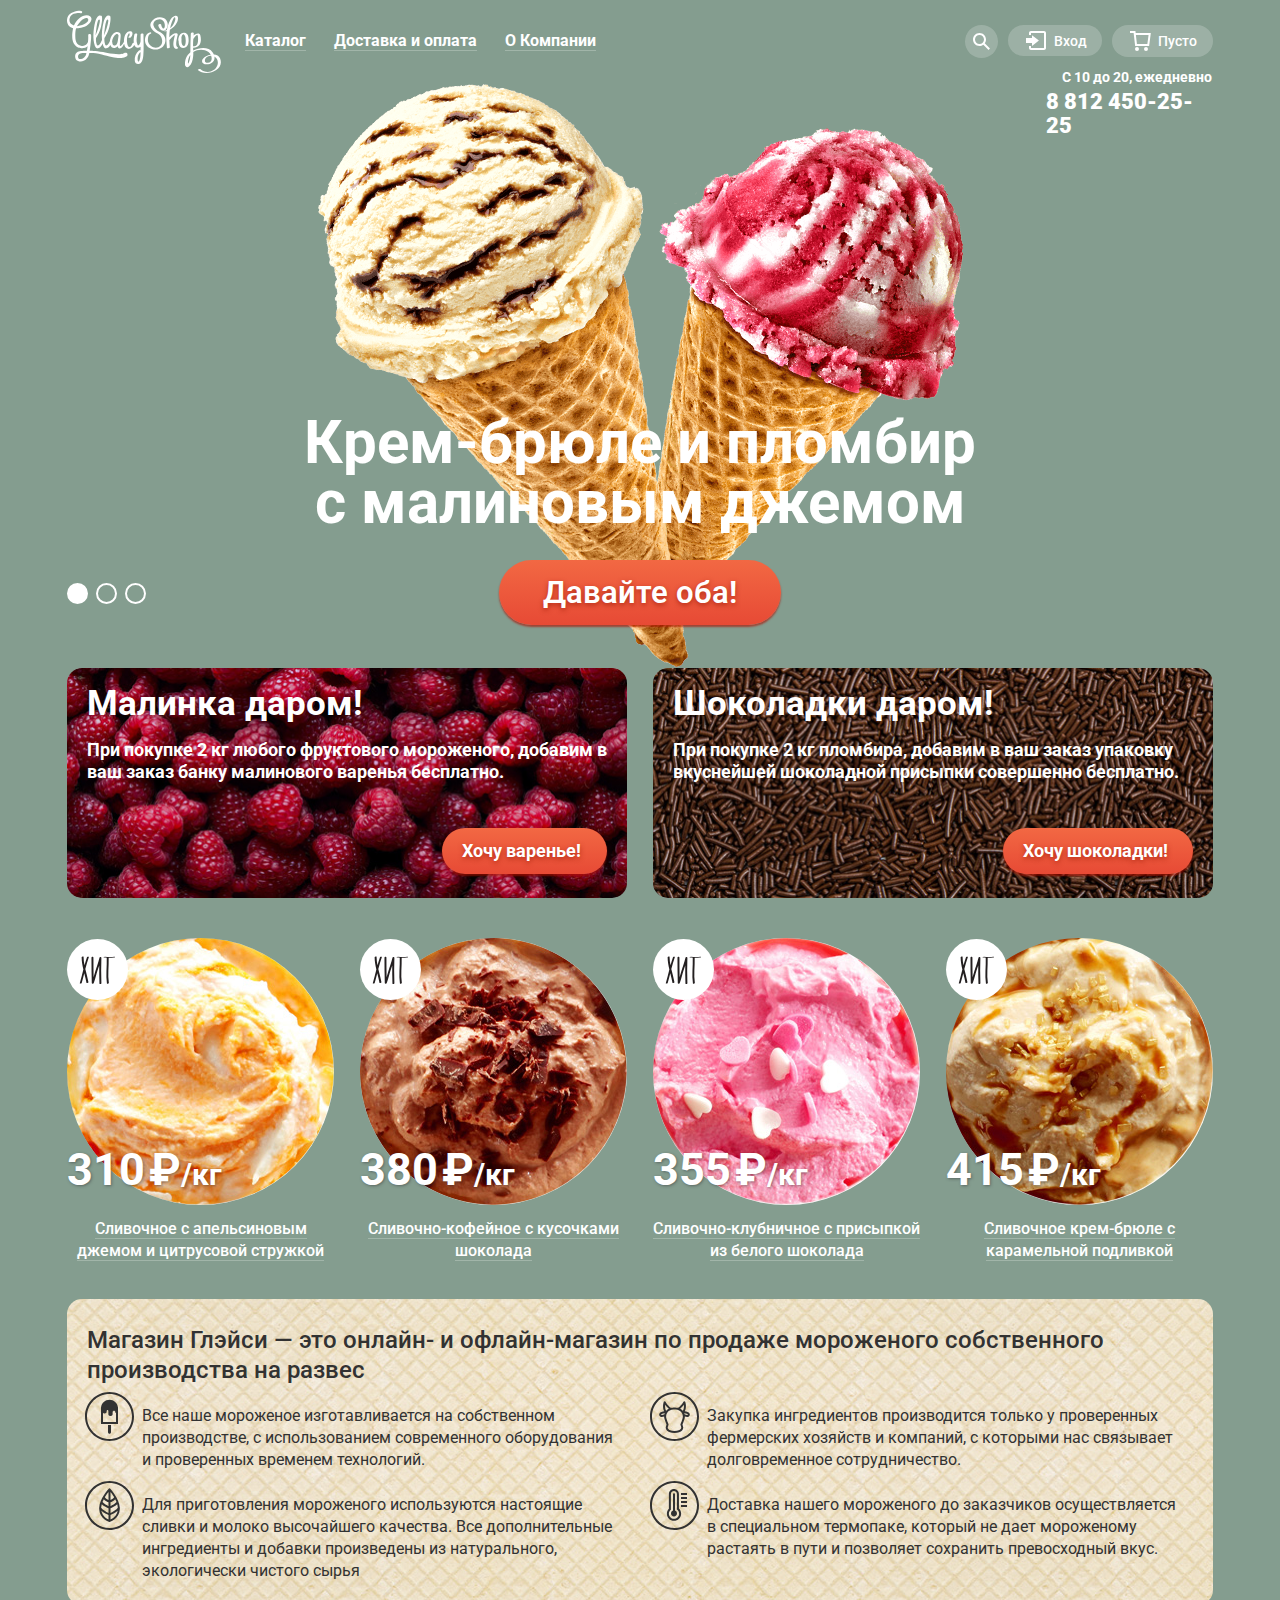
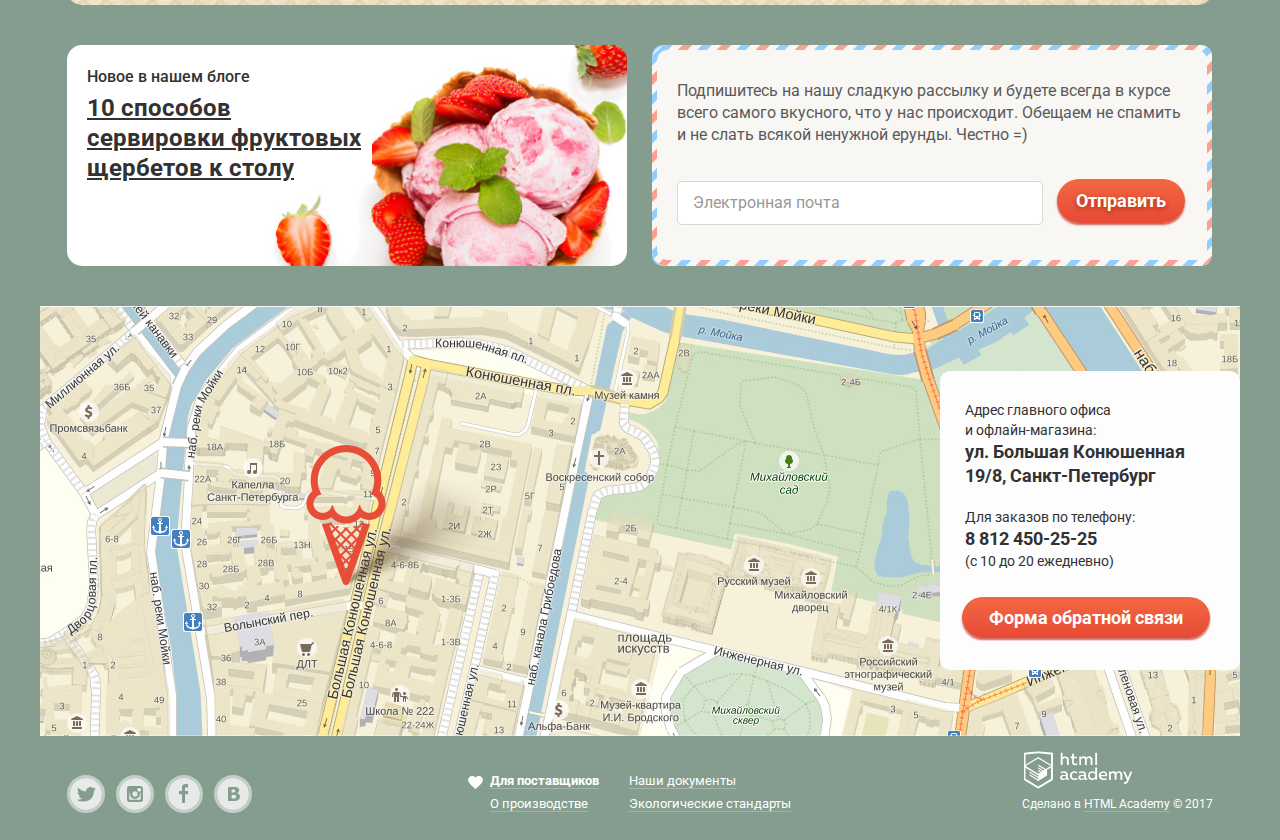
==== commit dad98133: "Улучшения по замечаниям проверяющего наставника" ====
--- a/index.html
+++ b/index.html
@@ -5,8 +5,8 @@
   <meta charset="utf-8">
   <title>HTML Academy: Глейси</title>
   <link href="https://fonts.googleapis.com/css?family=Roboto:400,500,700&amp;subset=cyrillic" rel="stylesheet">
-  <link rel="stylesheet" href="css/normalize.css">
-  <link href="css/style.css" rel="stylesheet">
+  <link rel="stylesheet" href="css/normalize-mini.css">
+  <link rel="stylesheet" href="css/style-mini.css">
 </head>
 
 <body>
@@ -52,7 +52,7 @@
                   </a>
                   <h2 class="visually-hidden">Поиск товара</h2>
                   <div class="search-form-wrapper">
-                    <form class="search-form" action="https://htmlacademy.ru" method="get">
+                    <form class="search-form" action="https://echo.htmlacademy.ru" method="post">
                       <div class="search-form-container">
                         <input id="search-field" type="text" name="search" placeholder="Что ищем?">
                         <label class="visually-hidden" for="search-field">Поле поиска</label>
@@ -70,7 +70,7 @@
                     </svg>
                     Вход</a>
                   <div class="login-form-wrapper">
-                    <form class="login-form" action="https://htmlacademy.ru" method="post">
+                    <form class="login-form" action="https://echo.htmlacademy.ru" method="post">
                       <div>
                         <input class="login-icon-user" id="user-email" type="email" name="email" placeholder="Электронная почта">
                         <label class="visually-hidden" for="user-email">Электронная почта</label>
@@ -81,8 +81,8 @@
                       </div>
                       <div class="button-container">
                         <div class="login-password-info">
-                          <a class="restore" href="#"><span>Забыли пароль?</span></a>
-                          <a class="new-registration" href="#"><span>Новая регистрация</span></a>
+                          <a class="restore" href="#">Забыли пароль?</a>
+                          <a class="new-registration" href="#">Новая регистрация</a>
                         </div>
                         <button class="button" type="submit">Войти</button>
                       </div>
@@ -277,7 +277,7 @@
               <p>Подпишитесь на нашу сладкую рассылку и будете всегда в курсе всего
                 самого вкусного, что у нас происходит. Обещаем не спамить и
                 не слать всякой ненужной ерунды. Честно =) </p>
-              <form class="newsletter-form" action="https://htmlacademy.ru" method="post">
+              <form class="newsletter-form" action="https://echo.htmlacademy.ru" method="post">
                 <label class="visually-hidden" for="sweet-newsletter">Электронная почта</label>
                 <input id="sweet-newsletter" type="email" name="email" placeholder="Электронная почта">
                 <button class="newsletter-button" type="submit">Отправить</button>
@@ -288,13 +288,10 @@
       </main>
       <section class="map">
         <h2 class="visually-hidden">Карта</h2>
-        <div class="map-container">
-          <!--<img src="img/map.jpg" width="1200" height="430" alt="ул.Большая Конюшенная 19/8, Санкт-Петербург"> -->
-          <iframe src="https://www.google.com/maps/embed?pb=!1m18!1m12!1m3!1d1998.6036253003151!2d30.32085871621117!3d59.9387191690541!2m3!1f0!2f0!3f0!3m2!1i1024!2i768!4f13.1!3m3!1m2!1s0x4696310fca145cc1%3A0x42b32648d8238007!2z0JHQvtC70YzRiNCw0Y8g0JrQvtC90Y7RiNC10L3QvdCw0Y8g0YPQuy4sIDE5LzgsINCh0LDQvdC60YIt0J_QtdGC0LXRgNCx0YPRgNCzLCAxOTExODY!5e0!3m2!1sru!2sru!4v1545830487442"
-            width="1200" height="430" allowfullscreen></iframe>
-        </div>
+        <iframe src="https://www.google.com/maps/embed?pb=!1m18!1m12!1m3!1d1998.6036253003151!2d30.32085871621117!3d59.9387191690541!2m3!1f0!2f0!3f0!3m2!1i1024!2i768!4f13.1!3m3!1m2!1s0x4696310fca145cc1%3A0x42b32648d8238007!2z0JHQvtC70YzRiNCw0Y8g0JrQvtC90Y7RiNC10L3QvdCw0Y8g0YPQuy4sIDE5LzgsINCh0LDQvdC60YIt0J_QtdGC0LXRgNCx0YPRgNCzLCAxOTExODY!5e0!3m2!1sru!2sru!4v1545830487442"
+          width="1200" height="430" allowfullscreen></iframe>
         <div class="forwarding-form-wrapper">
-          <form class="forwarding-form" action="https://htmlacademy.ru" method="post">
+          <form class="forwarding-form" action="https://echo.htmlacademy.ru" method="post">
             <p>
               Адрес главного офиса<br> и офлайн-магазина:<br>
               <span>ул. Большая Конюшенная<br> 19/8, Санкт-Петербург</span>
@@ -390,7 +387,7 @@
       <section class="modal modal-feedback">
         <h2 class="visually-hidden">Форма обратной связи</h2>
         <p>Мы обязательно вам ответим!</p>
-        <form class="feedback-form" action="https://htmlacademy.ru" method="post">
+        <form class="feedback-form" action="https://echo.htmlacademy.ru" method="post">
           <div>
             <input class="name-field" id="client-name" type="text" name="name" placeholder="Как вас зовут?" required>
             <label class="visually-hidden" for="client-name">Поле ввода имени</label>
@@ -399,7 +396,7 @@
             <label class="visually-hidden" for="client-email">Поле ввода электронной почты</label>
           </div>
           <div>
-            <textarea class="text-field" id="client-text" name="sometext" placeholder="Напишите что-нибудь..."></textarea>
+            <textarea class="text-field" id="client-text" name="message" placeholder="Напишите что-нибудь..."></textarea>
             <label class="visually-hidden" for="client-text">Поле ввода сообщения</label>
           </div>
           <button class="button" type="submit">Отправить</button>
--- a/css/style-mini.css
+++ b/css/style-mini.css
@@ -0,0 +1 @@
+body{margin:0;font-family:"Roboto",Arial,sans-serif;font-size:16px;line-height:22px;font-weight:400;color:#fff;background-color:#849d8f}img{max-width:100%;height:auto}a{cursor:pointer;color:#fff}.button{text-align:center;vertical-align:middle;cursor:pointer;font:inherit}.visually-hidden{position:absolute;width:1px;height:1px;margin:-1px;border:0;padding:0;clip:rect(0,0,0,0);overflow:hidden}.gllacy-wrapper{min-width:1200px;background-color:#849d8f;background-image:url(../img/big-icecream1.png);background-repeat:no-repeat;background-position:top 4.5% center;-webkit-transition:background-image 0.5s ease,background-color 0.5s ease;-o-transition:background-image 0.5s ease,background-color 0.5s ease;transition:background-image 0.5s ease,background-color 0.5s ease}.gllacy-wrapper::before,.gllacy-wrapper::after{content:"";visibility:hidden}.gllacy-wrapper::before{background-image:url(../img/big-icecreams2.png)}.gllacy-wrapper::after{background-image:url(../img/big-icecreams3.png)}.container{width:1146px;margin:0 auto;padding:0}.main-header{padding-top:10px}.main-navigation{display:-webkit-box;display:-webkit-flex;display:-ms-flexbox;display:flex;-webkit-box-orient:vertical;-webkit-box-direction:normal;-webkit-flex-direction:column;-ms-flex-direction:column;flex-direction:column;font-size:16px;line-height:18px;font-weight:700;color:#fff}.main-navigation-wrapper{display:-webkit-box;display:-webkit-flex;display:-ms-flexbox;display:flex;-webkit-box-align:start;-webkit-align-items:flex-start;-ms-flex-align:start;align-items:flex-start}.main-header-logo{width:154px;height:64px;margin:0;margin-right:10px}.site-navigation{display:-webkit-box;display:-webkit-flex;display:-ms-flexbox;display:flex;min-width:415px;padding:0;margin:0;margin-top:22px}.site-navigation li{padding:0;margin:0}.site-navigation li,.user-navigation li{list-style:none}.site-navigation a,.user-navigation a{color:#fff}.site-navigation a{width:100%;height:100%;padding:0 14px;text-decoration:none}.site-navigation a:hover{height:32px;padding:7px 14px;border-radius:20px;color:#323232;text-decoration:none;background-color:#f7f6f3}.site-navigation a:active{background-color:#ededed;-webkit-box-shadow:inset 0 2px 1px 0 #696969;box-shadow:inset 0 2px 1px 0 #696969}.site-navigation span{border-bottom:1px solid #a1b5a9}.site-navigation-link:hover>span{border-bottom:none;color:#323232}.catalog-items-list:hover>.products-link{color:#323232;border-bottom:none}.catalog-items-list{position:relative;padding:0;margin:0}.catalog-items-list:hover{color:#323232;background-color:#f7f6f3;border-radius:20px;padding:0;margin:0;padding-top:8px;padding-bottom:8px;margin-top:-7px;position:relative;z-index:10}.submenu-wrapper{display:none;background-color:transparent;position:absolute;top:100%;left:-5px}.catalog-items-list:hover>.submenu-wrapper{display:block}.new-products{display:-webkit-box;display:-webkit-flex;display:-ms-flexbox;display:flex;-webkit-box-orient:vertical;-webkit-box-direction:normal;-webkit-flex-direction:column;-ms-flex-direction:column;flex-direction:column;min-height:165px;margin:0;margin-top:5px;padding:0;padding-bottom:7px;width:144px;font-size:14px;font-weight:400;line-height:16px;color:#323232;background-color:#f8f7f4;border-radius:5px}.new-products a,.new-products li{padding:0;margin:0;text-decoration:none;background:none;color:#323232}.new-products li{width:144px;height:30px}.new-products a{display:block;padding-left:20px;padding-top:7px;padding-bottom:7px;width:125px;height:16px;border-bottom:none}.new-products li:first-child{position:relative;width:124px;padding-top:12px;padding-left:20px;font-size:14px;font-weight:700;line-height:16px}.new-products-heading::after{position:absolute;content:"";top:40px;left:5px;width:128px;height:1px;background-color:rgba(0,0,0,.1)}.new-products a:hover{background-color:#fbded7;color:#323232;border-radius:0;padding:0;margin:0;width:124px;height:16px;padding-left:20px;padding-top:7px;padding-bottom:7px}.new-products a:active{color:#323232;background-color:#f6b5a5;-webkit-box-shadow:none;box-shadow:none}.user-navigation{display:-webkit-box;display:-webkit-flex;display:-ms-flexbox;display:flex;padding:0;margin:0;margin-top:15px;margin-left:auto;font-size:14px;line-height:16px;font-weight:500}.user-navigation a{color:#fff;background-color:rgba(255,255,255,.2);text-decoration:none;display:-webkit-box;display:-webkit-flex;display:-ms-flexbox;display:flex;-webkit-box-pack:center;-webkit-justify-content:center;-ms-flex-pack:center;justify-content:center;-webkit-box-align:center;-webkit-align-items:center;-ms-flex-align:center;align-items:center}.search-unit{position:relative}.search-unit:hover .search-link{background-color:#f8f7f4}.search-unit:hover path{fill:#323232}.search-unit:hover>.search-form-wrapper{display:block}.search-form,.login-form{margin-top:15px;border-radius:5px}.search-link{padding:8px;border-radius:50%}.search-link:hover path{fill:#323232}.search-link:hover{background-color:#f8f7f4}.search-form-wrapper{display:none;position:absolute;background-color:transparent;top:100%;right:0}.search-form{margin:0;margin-top:8px;background-color:#f8f7f4;padding:20px 15px;-webkit-box-shadow:0 20px 20px rgba(0,0,0,.4);box-shadow:0 20px 20px rgba(0,0,0,.4)}.search-form input,.login-form input{height:44px;font-size:14px;font-weight:700;line-height:24px;color:#323232}.search-form input{-webkit-box-sizing:border-box;box-sizing:border-box;min-width:310px;padding:10px;border:1px solid #d3d3d2;border-radius:5px;height:44px}.search-form input:hover,.login-form input:hover{-webkit-box-shadow:0 0 0 2px rgba(199,198,197,.52) inset;box-shadow:0 0 0 2px rgba(199,198,197,.52) inset}.search-form input:focus,.login-form input:focus{-webkit-box-shadow:0 0 0 2px rgba(210,204,228,.52) inset;box-shadow:0 0 0 2px rgba(210,204,228,.52) inset}.search-form input::-webkit-input-placeholder,.login-form input::-webkit-input-placeholder{color:#999;font-weight:400}.search-form input:-ms-input-placeholder,.login-form input:-ms-input-placeholder{color:#999;font-weight:400}.search-form input::-ms-input-placeholder,.login-form input::-ms-input-placeholder{color:#999;font-weight:400}.search-form input::placeholder,.login-form input::placeholder{color:#999;font-weight:400}.login-unit{position:relative}.login-unit:hover .login-link{color:#323232;background-color:#f8f7f4}.login-unit:hover path{fill:#323232}.login-unit:hover polygon{fill:#323232}.login-link{margin-left:10px;padding:6px 15px 6px 18px;border-radius:25px}.login-link svg{padding-right:7px}.login-link:hover path{fill:#323232}.login-link:hover polygon{fill:#323232}.login-form-wrapper{position:absolute;display:none;top:100%;right:0;z-index:1;background-color:transparent}.login-unit:hover>.login-form-wrapper{display:block}.login-form{margin:0;margin-top:8px;right:205px;top:50px;background-color:#f8f7f4;padding:0 20px;background-color:#f8f7f4;-webkit-box-shadow:0 20px 20px rgba(0,0,0,.4);box-shadow:0 20px 20px rgba(0,0,0,.4);border-radius:5px}.button-container{display:-webkit-box;display:-webkit-flex;display:-ms-flexbox;display:flex;-webkit-box-pack:justify;-webkit-justify-content:space-between;-ms-flex-pack:justify;justify-content:space-between;padding:15px 0}.login-form .button{height:44px;padding:0 25px;font:inherit;color:#fff;font-size:18px;font-weight:700;line-height:24px;text-align:center;vertical-align:middle;border-radius:30px;background-image:-webkit-gradient(linear,left bottom,right top,from(#e74a35),to(#f26843));background-image:-webkit-linear-gradient(left bottom,#e74a35,#f26843);background-image:-o-linear-gradient(left bottom,#e74a35,#f26843);background-image:linear-gradient(to right top,#e74a35,#f26843);border:none;-webkit-box-shadow:0 2px 0 0 rgba(172,16,0,.64);box-shadow:0 2px 0 0 rgba(172,16,0,.64)}.login-form .button:hover{background-image:-webkit-gradient(linear,left bottom,right top,from(#e74a35),to(#f26843));background-image:-webkit-linear-gradient(left bottom,#e74a35,#f26843);background-image:-o-linear-gradient(left bottom,#e74a35,#f26843);background-image:linear-gradient(to right top,#e74a35,#f26843);-webkit-box-shadow:0 2px 0 0 #ac1000;box-shadow:0 2px 0 0 #ac1000;opacity:.8}.login-form .button:active{background-image:-webkit-gradient(linear,left bottom,right top,from(#f26843),to(#e74a35));background-image:-webkit-linear-gradient(left bottom,#f26843,#e74a35);background-image:-o-linear-gradient(left bottom,#f26843,#e74a35);background-image:linear-gradient(to right top,#f26843,#e74a35);-webkit-box-shadow:inset 0 -2px 0 0 #942718;box-shadow:inset 0 -2px 0 0 #942718;opacity:.93}.login-form input{-webkit-box-sizing:border-box;box-sizing:border-box;min-width:240px;height:44px;padding:10px;margin-top:20px;border:1px solid #d3d3d2;border-radius:5px}.cart-link{margin-left:10px;padding:6px 16px 6px 18px;border-radius:25px}.cart-link svg{padding-right:7px}.login-password-info{display:-webkit-box;display:-webkit-flex;display:-ms-flexbox;display:flex;-webkit-box-orient:vertical;-webkit-box-direction:normal;-webkit-flex-direction:column;-ms-flex-direction:column;flex-direction:column;-webkit-box-ordinal-group:2;-webkit-order:1;-ms-flex-order:1;order:1;-webkit-box-align:start;-webkit-align-items:flex-start;-ms-flex-align:start;align-items:flex-start}.login-password-info a{font-size:13px;font-weight:400;line-height:24px;color:#323232;text-decoration:underline;text-decoration-color:#adacaa;background:none;padding:0;margin:0}.login-password-info a:hover{color:#e84d37;text-decoration:underline;text-decoration-color:#f9cdc4}.hours-and-telephone{margin-left:979px;margin-top:-5px}.hours-and-telephone p{padding:0;margin:0}.opening-hours{margin-bottom:5px;padding-left:16px}.opening-hours p{font-size:14px;font-weight:700;line-height:16px}.order-telephone{margin-bottom:10px}.order-telephone p{font-size:22px;font-weight:700;line-height:24px}.slider{position:relative;padding-top:265px;text-align:center;color:#fff}.slider-controls{position:absolute;bottom:20px;left:0;z-index:20;font-size:0}.slider-controls label{display:inline-block;width:17px;height:17px;margin-right:8px;vertical-align:top;background-color:transparent;border:2px solid #fff;border-radius:50%;cursor:pointer}#btn-1:checked~.gllacy-wrapper{background-color:#849d8f;background-image:url(../img/big-icecream1.png)}#btn-2:checked~.gllacy-wrapper{background-color:#8996a6;background-image:url(../img/big-icecreams2.png)}#btn-3:checked~.gllacy-wrapper{background-color:#9d8b84;background-image:url(../img/big-icecreams3.png)}#btn-1:checked~.gllacy-wrapper #slide1,#btn-2:checked~.gllacy-wrapper #slide2,#btn-3:checked~.gllacy-wrapper #slide3{display:block}#btn-1:checked~.gllacy-wrapper label[for="btn-1"],#btn-2:checked~.gllacy-wrapper label[for="btn-2"],#btn-3:checked~.gllacy-wrapper label[for="btn-3"]{background-color:#fff}.slider-list{margin:0;padding:0;list-style:none}.slide{display:none}.slide-title{width:700px;margin:0 auto;margin-bottom:27px;font-size:60px;line-height:60px;font-weight:700}.slide-button{display:inline-block;padding:12px 44px;font-weight:600;font-size:31px;line-height:41px;text-align:center;color:#fff;vertical-align:top;text-decoration:none;text-shadow:0 2px 5px rgba(160,32,11,.76);background:#f26843;background:-webkit-gradient(linear,left top,left bottom,from(#f26843),to(#e74a35));background:-webkit-linear-gradient(top,#f26843 0%,#e74a35 100%);background:-o-linear-gradient(top,#f26843 0%,#e74a35 100%);background:linear-gradient(to bottom,#f26843 0%,#e74a35 100%);border-radius:50px;-webkit-box-shadow:0 2px 2px rgba(172,16,0,.64);box-shadow:0 2px 2px rgba(172,16,0,.64);border:none;cursor:pointer}.slide-button:hover{background:-webkit-gradient(linear,left top,left bottom,from(#f58669),to(#ec6f5e));background:-webkit-linear-gradient(top,#f58669 0%,#ec6f5e 100%);background:-o-linear-gradient(top,#f58669 0%,#ec6f5e 100%);background:linear-gradient(to bottom,#f58669 0%,#ec6f5e 100%);-webkit-box-shadow:0 2px 2px rgba(172,16,0,1);box-shadow:0 2px 2px rgba(172,16,0,1)}.slide-button:active{background:-webkit-gradient(linear,left top,left bottom,from(#d84732),to(#e1613e));background:-webkit-linear-gradient(top,#d84732 0%,#e1613e 100%);background:-o-linear-gradient(top,#d84732 0%,#e1613e 100%);background:linear-gradient(to bottom,#d84732 0%,#e1613e 100%);-webkit-box-shadow:inset 0 2px 2px rgba(172,16,0,1);box-shadow:inset 0 2px 2px rgba(172,16,0,1)}.banners-wrapper{display:-webkit-box;display:-webkit-flex;display:-ms-flexbox;display:flex;margin-top:43px}.banner{width:560px;min-height:230px;font:inherit;border-radius:15px}.banner h3{padding:0;padding-top:15px;margin:0;font-size:35px;line-height:41px;font-weight:700;padding-left:20px}.banner p{padding:0;margin:0;margin-top:15px;margin-bottom:45px;font-size:18px;line-height:22px;font-weight:700;padding-left:20px}.banner-button{display:block;padding:11px 20px;font-size:18px;line-height:24px;font-weight:700;border-radius:40px;border:none;text-decoration:none;text-shadow:0 2px 5px rgba(160,32,11,.76);background:#f26843;background:-webkit-gradient(linear,left top,left bottom,from(#f26843),to(#e74a35));background:-webkit-linear-gradient(top,#f26843 0%,#e74a35 100%);background:-o-linear-gradient(top,#f26843 0%,#e74a35 100%);background:linear-gradient(to bottom,#f26843 0%,#e74a35 100%);-webkit-box-shadow:0 2px 2px rgba(172,16,0,.64);box-shadow:0 2px 2px rgba(172,16,0,.64)}.banner-button:hover{background:-webkit-gradient(linear,left top,left bottom,from(#f58669),to(#ec6f5e));background:-webkit-linear-gradient(top,#f58669 0%,#ec6f5e 100%);background:-o-linear-gradient(top,#f58669 0%,#ec6f5e 100%);background:linear-gradient(to bottom,#f58669 0%,#ec6f5e 100%);-webkit-box-shadow:0 2px 2px rgba(172,16,0,1);box-shadow:0 2px 2px rgba(172,16,0,1)}.banner-button:active{background:-webkit-gradient(linear,left top,left bottom,from(#d84732),to(#e1613e));background:-webkit-linear-gradient(top,#d84732 0%,#e1613e 100%);background:-o-linear-gradient(top,#d84732 0%,#e1613e 100%);background:linear-gradient(to bottom,#d84732 0%,#e1613e 100%);-webkit-box-shadow:inset 0 2px 2px rgba(172,16,0,1);box-shadow:inset 0 2px 2px rgba(172,16,0,1)}.raspberry-banner .banner-button{margin-left:375px;width:125px}.chocolate-banner .banner-button{margin-left:350px;width:150px}.raspberry-banner{margin-right:auto;background-image:url(../img/raspberry.jpg);background-size:cover;background-repeat:no-repeat;background-position:center;background-color:#6b0006}.chocolate-banner{background-image:url(../img/chocolate.jpg);background-size:cover;background-repeat:no-repeat;background-position:center;background-color:#37170a}.catalog-promo{margin-top:40px}.gllacy-hits{display:-webkit-box;display:-webkit-flex;display:-ms-flexbox;display:flex;-webkit-box-pack:justify;-webkit-justify-content:space-between;-ms-flex-pack:justify;justify-content:space-between;padding:0;-webkit-flex-wrap:wrap;-ms-flex-wrap:wrap;flex-wrap:wrap}.gllacy-hits li{list-style:none;padding:0;margin:0}.catalog-item{position:relative}.hit{position:absolute;background-image:url(../img/hit.svg);top:-15px;width:61px;height:61px}.gllacy-info{width:1146px;padding-top:6px;margin-top:30px;margin-bottom:40px;font-size:16px;font-weight:400;line-height:22px;color:#323232;text-align:left;background-color:#ece2C9;background-image:url(../img/wafer.jpg);background-position:top center;background-repeat:repeat-x;border-radius:15px}.gllacy-info-wrapper{display:-webkit-box;display:-webkit-flex;display:-ms-flexbox;display:flex;-webkit-flex-wrap:wrap;-ms-flex-wrap:wrap;flex-wrap:wrap;width:1146px}.gllacy-description{padding-left:20px;font-size:24px;line-height:30px;font-weight:500}.gllacy-info-items{position:relative;width:480px;padding:0;padding-bottom:23px;margin:0;margin-left:80px}.icon-icecream,.icon-leaf{margin-left:75px}.icon-cow,.icon-termometr{margin-left:85px}.gllacy-info-items::before{position:absolute;content:"";width:49px;height:49px;top:-13px;left:-57px}.icon-icecream::before{background-image:url(../img/icon-icecream.svg);background-repeat:no-repeat;background-position:0 0}.icon-cow::before{background-image:url(../img/icon-cow.svg);background-repeat:no-repeat;background-position:0 0}.icon-leaf::before{background-image:url(../img/icon-leaf.svg);background-repeat:no-repeat;background-position:0 0}.icon-termometr::before{background-image:url(../img/icon-termometr.svg);background-repeat:no-repeat;background-position:0 0}.gllacy-blog{display:-webkit-box;display:-webkit-flex;display:-ms-flexbox;display:flex;width:1146px;margin-bottom:40px}.blog-news{padding-left:20px;margin-right:25px;width:540px;color:#323232;background-image:url(../img/strawberry-background.jpg);background-position:top left;background-repeat:no-repeat;border-radius:15px;background-color:#fff;background-size:cover}.news-container{display:-webkit-box;display:-webkit-flex;display:-ms-flexbox;display:flex;-webkit-box-orient:vertical;-webkit-box-direction:normal;-webkit-flex-direction:column;-ms-flex-direction:column;flex-direction:column;width:285px;padding-top:6px;min-height:215px}.blog-news h3{padding:0;padding-top:15px;padding-bottom:5px;margin:0;font-size:16px;font-weight:500;line-height:22px;text-align:left}.blog-news a{font-size:24px;font-weight:700;line-height:30px;text-align:left;color:#323232;background-color:#fff}.blog-news a:hover,.blog-news a:active{color:#e84d37;background-color:#fff}.email-subscribing{background-image:url(../img/mail-background.svg);background-repeat:repeat;border-radius:10px;background-color:#92cdff;background-size:cover}.subscribing-container{display:-webkit-box;display:-webkit-flex;display:-ms-flexbox;display:flex;-webkit-box-orient:vertical;-webkit-box-direction:normal;-webkit-flex-direction:column;-ms-flex-direction:column;flex-direction:column;min-width:510px;width:506px;min-height:150px;padding:30px 20px;margin:5px;font-size:16px;font-weight:400;line-height:22px;color:#5a5a5a;background-color:#f8f7f4;border-radius:10px}.subscribing-container p{padding:0;margin:0}.newsletter-form input{-webkit-box-sizing:border-box;box-sizing:border-box;min-width:366px;height:44px;padding:10px 15px;margin-top:35px;font:inherit;font-size:16px;font-weight:700;line-height:24px;color:#323232;background-color:#fff;border:1px solid rgba(178,178,178,.52);border-radius:5px}.newsletter-form input::-webkit-input-placeholder{font-weight:400;color:#999}.newsletter-form input:-ms-input-placeholder{font-weight:400;color:#999}.newsletter-form input::-ms-input-placeholder{font-weight:400;color:#999}.newsletter-form input::placeholder{font-weight:400;color:#999}.newsletter-button{padding:10px 19px;margin-left:10px;margin-top:-7px;text-align:center;vertical-align:middle;cursor:pointer;font:inherit;font-size:18px;line-height:24px;font-weight:700;color:#fefefe;border-radius:30px;border:none;text-shadow:0 2px 5px rgba(160,32,11,.76);background:#f26843;background:-webkit-gradient(linear,left top,left bottom,from(#f26843),to(#e74a35));background:-webkit-linear-gradient(top,#f26843 0%,#e74a35 100%);background:-o-linear-gradient(top,#f26843 0%,#e74a35 100%);background:linear-gradient(to bottom,#f26843 0%,#e74a35 100%);-webkit-box-shadow:0 2px 2px rgba(172,16,0,.64);box-shadow:0 2px 2px rgba(172,16,0,.64)}.newsletter-button:hover{background:-webkit-gradient(linear,left top,left bottom,from(#f58669),to(#ec6f5e));background:-webkit-linear-gradient(top,#f58669 0%,#ec6f5e 100%);background:-o-linear-gradient(top,#f58669 0%,#ec6f5e 100%);background:linear-gradient(to bottom,#f58669 0%,#ec6f5e 100%);-webkit-box-shadow:0 2px 2px rgba(172,16,0,1);box-shadow:0 2px 2px rgba(172,16,0,1)}.newsletter-button:active{background:-webkit-gradient(linear,left top,left bottom,from(#d84732),to(#e1613e));background:-webkit-linear-gradient(top,#d84732 0%,#e1613e 100%);background:-o-linear-gradient(top,#d84732 0%,#e1613e 100%);background:linear-gradient(to bottom,#d84732 0%,#e1613e 100%);-webkit-box-shadow:inset 0 2px 2px rgba(172,16,0,1);box-shadow:inset 0 2px 2px rgba(172,16,0,1)}.newsletter-form input:hover{-webkit-box-shadow:0 0 0 2px rgba(199,198,197,.52) inset;box-shadow:0 0 0 2px rgba(199,198,197,.52) inset}.newsletter-form input:focus{-webkit-box-shadow:0 0 0 2px rgba(210,204,228,.52) inset;box-shadow:0 0 0 2px rgba(210,204,228,.52) inset}.map{width:100%;height:430px;position:relative;display:-webkit-box;display:-webkit-flex;display:-ms-flexbox;display:flex;width:1200px;height:430px;margin:0;margin-left:-27px;padding:0;background-image:url(../img/map.jpg);background-color:#c0ecae}.map iframe{position:absolute;min-width:100vw;left:50%;transform:translateX(-50%);border:0}.forwarding-form-wrapper{position:absolute;top:65px;right:0}.forwarding-form{border-radius:10px;width:270px;padding:15px;font:inherit;font-size:14px;line-height:20px;font-weight:400;color:#323232;background-color:#fdfdfe}.forwarding-form p{padding-bottom:5px;padding-left:10px}.forwarding-form span{font-size:18px;line-height:24px;font-weight:700}.forwarding-button-wrapper{margin-top:30px;margin-bottom:25px}.forwarding-button{padding:10px 27px;margin-left:7px;font-size:18px;line-height:24px;font-weight:700;text-decoration:none;background:#f26843;background:-webkit-gradient(linear,left top,left bottom,from(#f26843),to(#e74a35));background:-webkit-linear-gradient(top,#f26843 0%,#e74a35 100%);background:-o-linear-gradient(top,#f26843 0%,#e74a35 100%);background:linear-gradient(to bottom,#f26843 0%,#e74a35 100%);border-radius:50px;-webkit-box-shadow:0 2px 2px rgba(172,16,0,.64);box-shadow:0 2px 2px rgba(172,16,0,.64)}.forwarding-button:hover{background:-webkit-gradient(linear,left top,left bottom,from(#f58669),to(#ec6f5e));background:-webkit-linear-gradient(top,#f58669 0%,#ec6f5e 100%);background:-o-linear-gradient(top,#f58669 0%,#ec6f5e 100%);background:linear-gradient(to bottom,#f58669 0%,#ec6f5e 100%);-webkit-box-shadow:0 2px 2px rgba(172,16,0,1);box-shadow:0 2px 2px rgba(172,16,0,1)}.forwarding-button:active{background:-webkit-gradient(linear,left top,left bottom,from(#d84732),to(#e1613e));background:-webkit-linear-gradient(top,#d84732 0%,#e1613e 100%);background:-o-linear-gradient(top,#d84732 0%,#e1613e 100%);background:linear-gradient(to bottom,#d84732 0%,#e1613e 100%);-webkit-box-shadow:inset 0 2px 2px rgba(172,16,0,1);box-shadow:inset 0 2px 2px rgba(172,16,0,1)}.main-footer .container{display:-webkit-box;display:-webkit-flex;display:-ms-flexbox;display:flex;-webkit-box-pack:justify;-webkit-justify-content:space-between;-ms-flex-pack:justify;justify-content:space-between;-webkit-box-align:end;-webkit-align-items:flex-end;-ms-flex-align:end;align-items:flex-end;padding-bottom:27px;color:#fff}.inner-footer{position:relative}.inner-footer::before{position:absolute;content:"";top:0;width:1146px;height:1px;background-color:rgba(255,255,255,.3)}.footer-social{display:-webkit-box;display:-webkit-flex;display:-ms-flexbox;display:flex;-webkit-box-align:center;-webkit-align-items:center;-ms-flex-align:center;align-items:center;width:267px;padding:0;margin:0}.footer-social li{padding:0;margin:0}.footer-social li,.footer-menu li{list-style:none}.social-button{display:-webkit-box;display:-webkit-flex;display:-ms-flexbox;display:flex;margin-right:11px;border:3px solid #c2cec7;border-radius:50%}.social-button path{fill:#e6ebe9}.social-button:hover path{fill:#fff;-webkit-transition:fill 1s;-o-transition:fill 1s;transition:fill 1s}.social-button:active path{fill:#e9e9e9}.social-button:hover{border:3px solid #dae2de;border-radius:50%}.social-button:active{border:3px solid #dae2de;border-radius:50%}.footer-menu{display:-webkit-box;display:-webkit-flex;display:-ms-flexbox;display:flex;-webkit-box-align:center;-webkit-align-items:center;-ms-flex-align:center;align-items:center;width:560px;margin:0;padding:0;padding-left:140px;font-size:13px;font-weight:400;line-height:18px}.footer-menu li:first-child{padding-bottom:5px}.footer-menu a{text-decoration:none;border-bottom:1px solid #a1b5a9;color:#fff;margin-left:30px}.footer-menu a:hover{color:#ffbc9e;border-bottom:1px solid #a7a294}.footer-menu a:active{color:#ffbc9e}.for-suppliers{position:relative}.for-suppliers::before{position:absolute;content:"";top:3px;left:-22px;width:15px;height:13px;background-image:url(../img/heart.svg);background-position:0 0}.first-column,.second-column{display:-webkit-box;display:-webkit-flex;display:-ms-flexbox;display:flex;-webkit-box-orient:vertical;-webkit-box-direction:normal;-webkit-flex-direction:column;-ms-flex-direction:column;flex-direction:column;padding:0;margin:0}.first-column{margin-left:-9px}.first-column li,.second-column li{padding:0;margin:0}.footer-copyright{display:-webkit-box;display:-webkit-flex;display:-ms-flexbox;display:flex;-webkit-box-orient:vertical;-webkit-box-direction:normal;-webkit-flex-direction:column;-ms-flex-direction:column;flex-direction:column;width:200px;margin-top:12px;font-size:12px;font-weight:400;line-height:18px}.copyright-logo-wrapper{margin-left:-3px}.footer-copyright img{-webkit-transform:scale(.85);-ms-transform:scale(.85);-o-transform:scale(.85);transform:scale(.85)}.copyright-link{text-decoration:none;border-bottom:1px solid #a1b5a9}.copyright-link:hover{border-bottom:1px solid #a7a294}.producing-info{-webkit-align-self:flex-end;-ms-flex-item-align:end;align-self:flex-end}.producing-info p{padding:0;margin:0;margin-top:-1px}.footer-copyright a{color:inherit}.footer-copyright a:hover,.footer-copyright a:active{color:#ffbc9e}@-webkit-keyframes bounce{0%{-webkit-transform:translateY(-2000px);transform:translateY(-2000px)}70%{-webkit-transform:translateY(30px);transform:translateY(30px)}90%{-webkit-transform:translateY(-10px);transform:translateY(-10px)}100%{-webkit-transform:translateY(0);transform:translateY(0)}}@-o-keyframes bounce{0%{-o-transform:translateY(-2000px);transform:translateY(-2000px)}70%{-o-transform:translateY(30px);transform:translateY(30px)}90%{-o-transform:translateY(-10px);transform:translateY(-10px)}100%{-o-transform:translateY(0);transform:translateY(0)}}@keyframes bounce{0%{-webkit-transform:translateY(-2000px);-o-transform:translateY(-2000px);transform:translateY(-2000px)}70%{-webkit-transform:translateY(30px);-o-transform:translateY(30px);transform:translateY(30px)}90%{-webkit-transform:translateY(-10px);-o-transform:translateY(-10px);transform:translateY(-10px)}100%{-webkit-transform:translateY(0);-o-transform:translateY(0);transform:translateY(0)}}@-webkit-keyframes shake{0%,100%{-webkit-transform:translateX(0);transform:translateX(0)}10%,30%,50%,70%,90%{-webkit-transform:translateX(-10px);transform:translateX(-10px)}20%,40%,60%,80%{-webkit-transform:translateX(10px);transform:translateX(10px)}}@-o-keyframes shake{0%,100%{-o-transform:translateX(0);transform:translateX(0)}10%,30%,50%,70%,90%{-o-transform:translateX(-10px);transform:translateX(-10px)}20%,40%,60%,80%{-o-transform:translateX(10px);transform:translateX(10px)}}@keyframes shake{0%,100%{-webkit-transform:translateX(0);-o-transform:translateX(0);transform:translateX(0)}10%,30%,50%,70%,90%{-webkit-transform:translateX(-10px);-o-transform:translateX(-10px);transform:translateX(-10px)}20%,40%,60%,80%{-webkit-transform:translateX(10px);-o-transform:translateX(10px);transform:translateX(10px)}}.modal{position:fixed;display:none;z-index:10}.modal-show{display:block;-webkit-animation:bounce 0.6s;-o-animation:bounce 0.6s;animation:bounce 0.6s}.modal-error{-webkit-animation:shake 1s;-o-animation:shake 1s;animation:shake 1s}.modal-feedback{top:340px;left:50%;width:430px;margin-left:-240px;padding:20px 25px;background-color:#f8f7f4;border-radius:10px}.modal-close{position:absolute;top:15px;right:15px;width:18px;height:17px;font-size:0;border:0;background:none;cursor:pointer}.modal-close::before,.modal-close::after{content:"";top:7px;left:-5px;position:absolute;width:23px;height:2px;background-color:#231f20}.modal-close::before{-webkit-transform:rotate(45deg);-ms-transform:rotate(45deg);-o-transform:rotate(45deg);transform:rotate(45deg)}.modal-close::after{-webkit-transform:rotate(-45deg);-ms-transform:rotate(-45deg);-o-transform:rotate(-45deg);transform:rotate(-45deg)}.modal-feedback p{padding:0;margin:0;font-size:24px;font-weight:500;line-height:28px;color:#323232}.feedback-form{display:-webkit-box;display:-webkit-flex;display:-ms-flexbox;display:flex;-webkit-box-orient:vertical;-webkit-box-direction:normal;-webkit-flex-direction:column;-ms-flex-direction:column;flex-direction:column}.feedback-form button{padding:10px 23px;margin-top:20px;margin-bottom:5px;-webkit-align-self:flex-end;-ms-flex-item-align:end;align-self:flex-end;text-align:center;vertical-align:middle;font-size:18px;line-height:24px;font-weight:700;color:#fefefe;border-radius:30px;background-image:-webkit-gradient(linear,left bottom,right top,from(#e74a35),to(#f26843));background-image:-webkit-linear-gradient(left bottom,#e74a35,#f26843);background-image:-o-linear-gradient(left bottom,#e74a35,#f26843);background-image:linear-gradient(to right top,#e74a35,#f26843);border:none;-webkit-box-shadow:0 2px 0 0 rgba(172,16,0,.64);box-shadow:0 2px 0 0 rgba(172,16,0,.64)}.feedback-form .button:hover{background-image:-webkit-gradient(linear,left bottom,right top,from(#e74a35),to(#f26843));background-image:-webkit-linear-gradient(left bottom,#e74a35,#f26843);background-image:-o-linear-gradient(left bottom,#e74a35,#f26843);background-image:linear-gradient(to right top,#e74a35,#f26843);-webkit-box-shadow:0 2px 0 0 #ac1000;box-shadow:0 2px 0 0 #ac1000;opacity:.8}.feedback-form .button:active{background-image:-webkit-gradient(linear,left bottom,right top,from(#f26843),to(#e74a35));background-image:-webkit-linear-gradient(left bottom,#f26843,#e74a35);background-image:-o-linear-gradient(left bottom,#f26843,#e74a35);background-image:linear-gradient(to right top,#f26843,#e74a35);opacity:.93;-webkit-box-shadow:inset 0 -2px 0 0 #942718;box-shadow:inset 0 -2px 0 0 #942718}.feedback-form input{-webkit-box-sizing:border-box;box-sizing:border-box;min-width:265px;height:44px;padding:10px;margin-top:20px;font-size:16px;font-weight:700;line-height:24px;border-radius:5px;border:1px solid rgba(178,178,178,.52)}.feedback-form input::-webkit-input-placeholder{font-weight:400}.feedback-form input:-ms-input-placeholder{font-weight:400}.feedback-form input::-ms-input-placeholder{font-weight:400}.feedback-form input::placeholder{font-weight:400}.feedback-form input:hover{-webkit-box-shadow:0 0 0 2px rgba(199,198,197,.52) inset;box-shadow:0 0 0 2px rgba(199,198,197,.52) inset}.feedback-form input:focus{-webkit-box-shadow:0 0 0 2px rgba(210,204,228,.52) inset;box-shadow:0 0 0 2px rgba(210,204,228,.52) inset}.feedback-form textarea{min-width:400px;height:135px;padding:10px 15px;margin-top:20px;font-size:16px;font-weight:700;line-height:24px;border-radius:5px;resize:none;border:1px solid rgba(178,178,178,.52)}.feedback-form textarea::-webkit-input-placeholder{font-weight:400}.feedback-form textarea:-ms-input-placeholder{font-weight:400}.feedback-form textarea::-ms-input-placeholder{font-weight:400}.feedback-form textarea::placeholder{font-weight:400}.feedback-form textarea:hover{min-width:398px;min-height:133px;-webkit-box-shadow:0 0 0 2px rgba(199,198,197,.52) inset;box-shadow:0 0 0 2px rgba(199,198,197,.52) inset}.feedback-form textarea:focus{min-width:398px;height:133px;-webkit-box-shadow:0 0 0 2px rgba(210,204,228,.52) inset;box-shadow:0 0 0 2px rgba(210,204,228,.52) inset}.catalog-items-list .active{padding:7px 14px;color:#fff;background-color:#d07058;border-radius:20px;text-decoration:none}.new-products .active{padding:0;color:#fff;background-color:#d07058;border-radius:0;padding-left:19px;padding-top:7px;padding-bottom:7px;width:125px;height:16px;border-bottom:none}.search-form-container,.login-form-container{font-size:13px;font-weight:400;line-height:16px;color:#323232;background-color:#f8f7f4}.price-for-kg span{color:#999}.cart-unit{position:relative}.cart-unit .cart-link{color:#323232;background-color:#f7f6f3}.cart-unit:hover .cart-form-wrapper{display:block}.cart-form-wrapper{display:none;position:absolute;z-index:1;top:100%;right:0}.cart-form{min-width:510px;margin-top:9px;padding:15px;font-size:13px;font-weight:400;line-height:16px;color:#323232;background-color:#f8f7f4;border-radius:5px}.cart-form-container{display:-webkit-box;display:-webkit-flex;display:-ms-flexbox;display:flex;-webkit-box-orient:vertical;-webkit-box-direction:normal;-webkit-flex-direction:column;-ms-flex-direction:column;flex-direction:column}.products-table{position:relative}.products-table::after{content:"";position:absolute;top:115px;left:0;width:510px;height:1px;background-color:#999}.price-for-kg{color:#999}.product-row{display:-webkit-box;display:-webkit-flex;display:-ms-flexbox;display:flex;-webkit-box-align:center;-webkit-align-items:center;-ms-flex-align:center;align-items:center;margin-bottom:15px}.product-row td:first-child{padding-right:6px}.product-row td:nth-child(2){padding-right:10px}.product-row td:nth-child(3){padding-right:28px}.product-row td:nth-child(4){padding-right:25px}.product-row td:nth-child(5){padding-right:20px}.cart-form .closing-button{position:relative;font-size:0;border:0;background:none;cursor:pointer;width:12px;height:12px}.cart-form .closing-button::before,.cart-form .closing-button::after{content:"";top:5px;left:-1px;position:absolute;width:15px;height:1px;background-color:#323232}.closing-button::before{-webkit-transform:rotate(45deg);-ms-transform:rotate(45deg);-o-transform:rotate(45deg);transform:rotate(45deg)}.cart-form .closing-button::after{-webkit-transform:rotate(-45deg);-ms-transform:rotate(-45deg);-o-transform:rotate(-45deg);transform:rotate(-45deg)}.cart-form-container .button{-webkit-align-self:flex-end;-ms-flex-item-align:end;align-self:flex-end;padding:10px 15px;font-size:18px;line-height:24px;font-weight:700;color:#fefefe;text-align:center;vertical-align:middle;border-radius:30px;background-image:-webkit-gradient(linear,left bottom,right top,from(#e74a35),to(#f26843));background-image:-webkit-linear-gradient(left bottom,#e74a35,#f26843);background-image:-o-linear-gradient(left bottom,#e74a35,#f26843);background-image:linear-gradient(to right top,#e74a35,#f26843);border:none;-webkit-box-shadow:0 2px 0 0 rgba(172,16,0,.64);box-shadow:0 2px 0 0 rgba(172,16,0,.64)}.cart-form-container .button:hover{background-image:-webkit-gradient(linear,left bottom,right top,from(#e74a35),to(#f26843));background-image:-webkit-linear-gradient(left bottom,#e74a35,#f26843);background-image:-o-linear-gradient(left bottom,#e74a35,#f26843);background-image:linear-gradient(to right top,#e74a35,#f26843);opacity:.8;-webkit-box-shadow:0 2px 0 0 #ac1000;box-shadow:0 2px 0 0 #ac1000}.cart-form-container .button:active{background-image:-webkit-gradient(linear,left bottom,right top,from(#f26843),to(#e74a35));background-image:-webkit-linear-gradient(left bottom,#f26843,#e74a35);background-image:-o-linear-gradient(left bottom,#f26843,#e74a35);background-image:linear-gradient(to right top,#f26843,#e74a35);opacity:.93;-webkit-box-shadow:inset 0 -2px 0 0 #942718;box-shadow:inset 0 -2px 0 0 #942718}.product-row img{border-radius:50%}.cart-sum{-webkit-align-self:flex-end;-ms-flex-item-align:end;align-self:flex-end;font-size:15px;font-weight:700;line-height:18px}.breadcrumbs{display:-webkit-box;display:-webkit-flex;display:-ms-flexbox;display:flex;width:267px;padding:0;margin:0;margin-top:-29px;font-size:14px;font-weight:400;line-height:16px}.breadcrumbs li{list-style:none;margin-right:20px}.breadcrumbs a{position:relative;color:#fff;text-decoration:none;border-bottom:1px solid #a1b5a9}.breadcrumbs a::before{content:"";position:absolute;width:10px;height:10px;background-color:#849d8f;z-index:1;top:0;right:-18px;-webkit-box-shadow:1px 1px 0 1px white;box-shadow:1px 1px 0 1px white;border-radius:50px 0 0 0;-webkit-transform:translateX(-5px) translateY(3px) rotate(-45deg) scale(.35);-ms-transform:translateX(-5px) translateY(3px) rotate(-45deg) scale(.35);-o-transform:translateX(-5px) translateY(3px) rotate(-45deg) scale(.35);transform:translateX(-5px) translateY(3px) rotate(-45deg) scale(.35)}.breadcrumbs a::after{content:"";position:absolute;width:10px;height:10px;background-color:#849d8f;z-index:1;top:0;right:-22px;-webkit-box-shadow:1px 1px 0 1px white;box-shadow:1px 1px 0 1px white;border-radius:50px 0 0 0;-webkit-transform:translateX(-5px) translateY(3px) rotate(-45deg) scale(.35);-ms-transform:translateX(-5px) translateY(3px) rotate(-45deg) scale(.35);-o-transform:translateX(-5px) translateY(3px) rotate(-45deg) scale(.35);transform:translateX(-5px) translateY(3px) rotate(-45deg) scale(.35)}.breadcrumbs a:hover,.breadcrumps a:active{color:#ffbc9e;border-bottom:1px solid #a7a294}.breadcrumbs-current a{text-decoration:none}.page-title{padding:0;margin:0;margin-top:5px;width:560px;font-size:35px;font-weight:700;line-height:41px}.filters{margin-top:13px;margin-bottom:35px;padding-bottom:5px}.filter-form label,.filter-button{font:inherit;font-size:16px;line-height:18px;font-weight:500}.filter-row-1{display:-webkit-box;display:-webkit-flex;display:-ms-flexbox;display:flex;margin-bottom:5px}.filter{margin-right:15px}.filter p{padding:0;margin:0;padding-top:13px;padding-bottom:5px;margin-left:15px;font:inherit;font-size:14px;line-height:16px;font-weight:500}.sorting-filter-wrapper{position:relative;-webkit-appearance:none;-moz-appearance:none;-ms-appearance:none;appearance:none;margin:0;padding:0;padding-left:15px;padding-right:20px;border:0;border-radius:40px;font-size:16px;line-height:18px;background:rgba(171,188,178,.8);cursor:pointer;z-index:3;color:#fff}.sorting-filter-wrapper::after{content:"";position:absolute;top:13px;right:17px;width:0;height:0;border:5px solid #fff;border-bottom-width:0;border-left-color:transparent;border-right-color:transparent;cursor:pointer;border-top:11px solid #fff;z-index:4}.sorting-filter-wrapper:hover::after{content:"";position:absolute;top:13px;right:17px;width:0;height:0;border:5px solid #000;border-bottom-width:0;border-left-color:transparent;border-right-color:transparent;cursor:pointer;border-top:11px solid #000;z-index:4}.sorting-filter-wrapper select{position:relative;margin:0;padding:9px 5px 9px 0;width:160px;color:#fff;background:transparent;outline:none;cursor:pointer;border:0;-webkit-appearance:none;-moz-appearance:none;appearance:none}.sorting-filter-wrapper select::-ms-expand{display:none}.sorting-filter-wrapper:hover select{color:#323232;font-weight:500}.filter-range{color:#fff;margin-right:15px;-webkit-align-self:flex-end;-ms-flex-item-align:end;align-self:flex-end}.filter-range-title{padding:0;margin:0;font:inherit;font-size:14px;line-height:16px;font-weight:500}.price-controls{position:relative;font-size:0}.price-controls .min-price,.price-controls .max-price{width:90px;padding-left:65px}.range-controls-wrapper{border-radius:40px;background-color:rgba(171,188,178,.8)}.range-controls{position:relative;padding:16px 20px}.range-controls .scale{width:176px;height:4px;background:rgba(255,255,255,.3)}.range-controls .bar{width:100px;height:4px;margin-left:20px;background:#fff}.range-toggle{position:absolute;top:7px;width:4px;height:4px;background:#ababab;border:8px solid #fff;border-radius:50%;-webkit-box-shadow:0 2px 1px 0 rgba(0,1,1,.2);box-shadow:0 2px 1px 0 rgba(0,1,1,.2);cursor:pointer}.range-toggle:hover{background:#ababab}.range-toggle-min{left:15%}.range-toggle-max{left:60%}.fat-filter-wrapper{display:-webkit-box;display:-webkit-flex;display:-ms-flexbox;display:flex;background-color:rgba(171,188,178,.8);border-radius:20px;padding:7px 8px 7px 5px}.fat-filter-wrapper input{display:none}.fat-filter-wrapper label{position:relative;cursor:pointer;padding-left:40px;margin-right:10px}.fat-filter-wrapper label::before,.fat-filter-wrapper label::after{content:"";position:absolute;top:0;left:-20px;border-radius:50%;width:16px;height:16px;margin-left:30px}.fat-filter-wrapper label::before{border:3px solid rgba(255,255,255,.8)}.fat-filter-wrapper label:hover::before{border:3px solid rgba(255,255,255,1)}.fat-filter-wrapper label:disabled::before{border:3px solid rgba(255,255,255,.4)}.fat-filter-wrapper label::after{width:22px;height:22px;background-color:rgba(255,255,255,.8);-webkit-transform:scale(0);-ms-transform:scale(0);-o-transform:scale(0);transform:scale(0)}.fat-filter-wrapper label:hover::after{background-color:rgba(255,255,255,1)}.fat-filter-wrapper label:disabled::after{background-color:rgba(255,255,255,.4)}.fat-filter-wrapper input:checked~label::after{-webkit-transform:scale(.4);-ms-transform:scale(.4);-o-transform:scale(.4);transform:scale(.4)}.filter-row-2{display:-webkit-box;display:-webkit-flex;display:-ms-flexbox;display:flex}.filler-filter-wrapper{display:-webkit-box;display:-webkit-flex;display:-ms-flexbox;display:flex;background-color:rgba(171,188,178,.8);border-radius:20px;padding:7px}.filler-filter-wrapper input{display:none}.filler-filter-wrapper label{position:relative;cursor:pointer;padding-left:42px;margin-right:11px}.filler-filter-wrapper label::before,.filler-filter-wrapper label::after{content:"";position:absolute;top:0;left:-20px;width:16px;height:16px;margin-left:30px;border:2px solid #e6ebe9;border-radius:3px}.filler-filter-wrapper label:hover::before,.filler-filter-wrapper label:hover::after{border:2px solid #fff}.filler-filter-wrapper label:disabled::before,.filler-filter-wrapper label:disabled::after{border:2px solid rgba(255,255,255,.4)}.filler-filter-wrapper input:checked~label::after{width:14px;height:7px;border:4px solid rgba(255,255,255,.8);border-top:none;border-right:none;border-radius:0;-webkit-transform:rotate(-45deg) translateX(2px) translateY(5px);-ms-transform:rotate(-45deg) translateX(2px) translateY(5px);-o-transform:rotate(-45deg) translateX(2px) translateY(5px);transform:rotate(-45deg) translateX(2px) translateY(5px)}.filler-filter-wrapper input:checked~label:hover::after{border:4px solid #fff;border-top:none;border-right:none;-webkit-transform:rotate(-45deg) translateX(2px) translateY(5px);-ms-transform:rotate(-45deg) translateX(2px) translateY(5px);-o-transform:rotate(-45deg) translateX(2px) translateY(5px);transform:rotate(-45deg) translateX(2px) translateY(5px)}.filters-button-wrapper{-webkit-align-self:flex-end;-ms-flex-item-align:end;align-self:flex-end}.filter-button{padding:9px 28px;color:#fbfcfb;background-color:#9cb0a4;border:none;border-radius:20px;-webkit-box-shadow:inset 0 0 0 2px #fff;box-shadow:inset 0 0 0 2px #fff}.filter-button:hover{color:#323232;background-color:#fbfcfb}.filter-button:active{color:#323232;background-color:#eaeaea;-webkit-box-shadow:inset 0 2px 1px 0 rgba(0,0,0,.65);box-shadow:inset 0 2px 1px 0 rgba(0,0,0,.65)}.catalog{margin-bottom:50px}.catalog-list{display:-webkit-box;display:-webkit-flex;display:-ms-flexbox;display:flex;-webkit-flex-wrap:wrap;-ms-flex-wrap:wrap;flex-wrap:wrap;-webkit-box-pack:justify;-webkit-justify-content:space-between;-ms-flex-pack:justify;justify-content:space-between;width:1146px;margin:0 auto;padding:0}.catalog-list li{list-style:none}.catalog-item{display:-webkit-box;display:-webkit-flex;display:-ms-flexbox;display:flex;width:267px;margin-bottom:30px}.catalog-item-preview{position:relative;margin-bottom:7px}.catalog-item-preview img{border-radius:50%;position:relative}.catalog-link-wrapper{margin-top:7px;text-align:center;position:relative;z-index:10}.catalog-item-link{color:#fff;padding:0;margin:0 auto;font-size:16px;font-weight:500;line-height:22px;text-decoration:none;border-bottom:1px solid #a1b5a9;cursor:pointer}.catalog-item-price{position:absolute;left:0;top:209px;padding:0;margin:0}.catalog-item-price b{font-size:45px;font-weight:700;line-height:45px;text-shadow:1px 1px 3px rgba(49,50,53,.5)}.catalog-item-price span{font-size:30px;font-weight:700;line-height:45px;text-shadow:1px 1px 3px rgba(49,50,53,.5)}.catalog-item-overlay{position:absolute;left:-5px;right:-5px;top:-5px;bottom:-70px;border-radius:5px;z-index:-1}.catalog-item:hover .catalog-item-overlay{background-color:rgba(255,255,255,.2);z-index:1}.catalog-item-link:hover,.catalog-item-link:active{color:#ffbc9e;border-bottom:1px solid #a7a294}.item-button{position:absolute;left:50%;-webkit-transform:translateX(-50%);-ms-transform:translateX(-50%);-o-transform:translateX(-50%);transform:translateX(-50%);width:170px;padding:10px 15px;z-index:1;bottom:25px;display:none;font-size:18px;line-height:24px;font-weight:700;color:#fefefe;border-radius:30px;border:none;text-decoration:none;text-shadow:0 2px 5px rgba(160,32,11,.76);background:#f26843;background:-webkit-gradient(linear,left top,left bottom,from(#f26843),to(#e74a35));background:-webkit-linear-gradient(top,#f26843 0%,#e74a35 100%);background:-o-linear-gradient(top,#f26843 0%,#e74a35 100%);background:linear-gradient(to bottom,#f26843 0%,#e74a35 100%);border-radius:50px;-webkit-box-shadow:0 2px 2px rgba(172,16,0,.64);box-shadow:0 2px 2px rgba(172,16,0,.64)}.catalog-item:hover .item-button{display:block}.item-button:hover{color:#fff;background:-webkit-gradient(linear,left top,left bottom,from(#f58669),to(#ec6f5e));background:-webkit-linear-gradient(top,#f58669 0%,#ec6f5e 100%);background:-o-linear-gradient(top,#f58669 0%,#ec6f5e 100%);background:linear-gradient(to bottom,#f58669 0%,#ec6f5e 100%);-webkit-box-shadow:0 2px 2px rgba(172,16,0,1);box-shadow:0 2px 2px rgba(172,16,0,1)}.item-button:active{color:#fff;background:-webkit-gradient(linear,left top,left bottom,from(#d84732),to(#e1613e));background:-webkit-linear-gradient(top,#d84732 0%,#e1613e 100%);background:-o-linear-gradient(top,#d84732 0%,#e1613e 100%);background:linear-gradient(to bottom,#d84732 0%,#e1613e 100%);-webkit-box-shadow:inset 0 2px 2px rgba(172,16,0,1);box-shadow:inset 0 2px 2px rgba(172,16,0,1)}.paginator{display:-webkit-box;display:-webkit-flex;display:-ms-flexbox;display:flex;margin-left:933px;padding-left:25px;padding-right:25px;margin-bottom:30px;margin-top:-4px}.paginator a{padding:4px 8px;margin-right:4px;font-size:16px;line-height:18px;font-weight:500;text-decoration:none}.paginator .active{color:#323232;background-color:#fff;border-radius:50%}.paginator a:hover{background-color:rgba(157,177,165,.8);border-radius:50%}.ahead,.backwards{position:relative}.ahead::before,.backwards::after{position:absolute;content:"";width:8px;height:8px}.ahead::before{border:1px solid rgba(255,255,255,.2);top:8px;left:0;border-top:transparent;border-right:transparent;-webkit-transform:rotate(45deg);-ms-transform:rotate(45deg);-o-transform:rotate(45deg);transform:rotate(45deg)}.paginator .ahead:hover{background:none}.paginator .backwards:hover{background:none}.backwards::after{border:1px solid #fff;top:8px;right:-3px;border-bottom:transparent;border-left:transparent;-webkit-transform:rotate(45deg);-ms-transform:rotate(45deg);-o-transform:rotate(45deg);transform:rotate(45deg)}
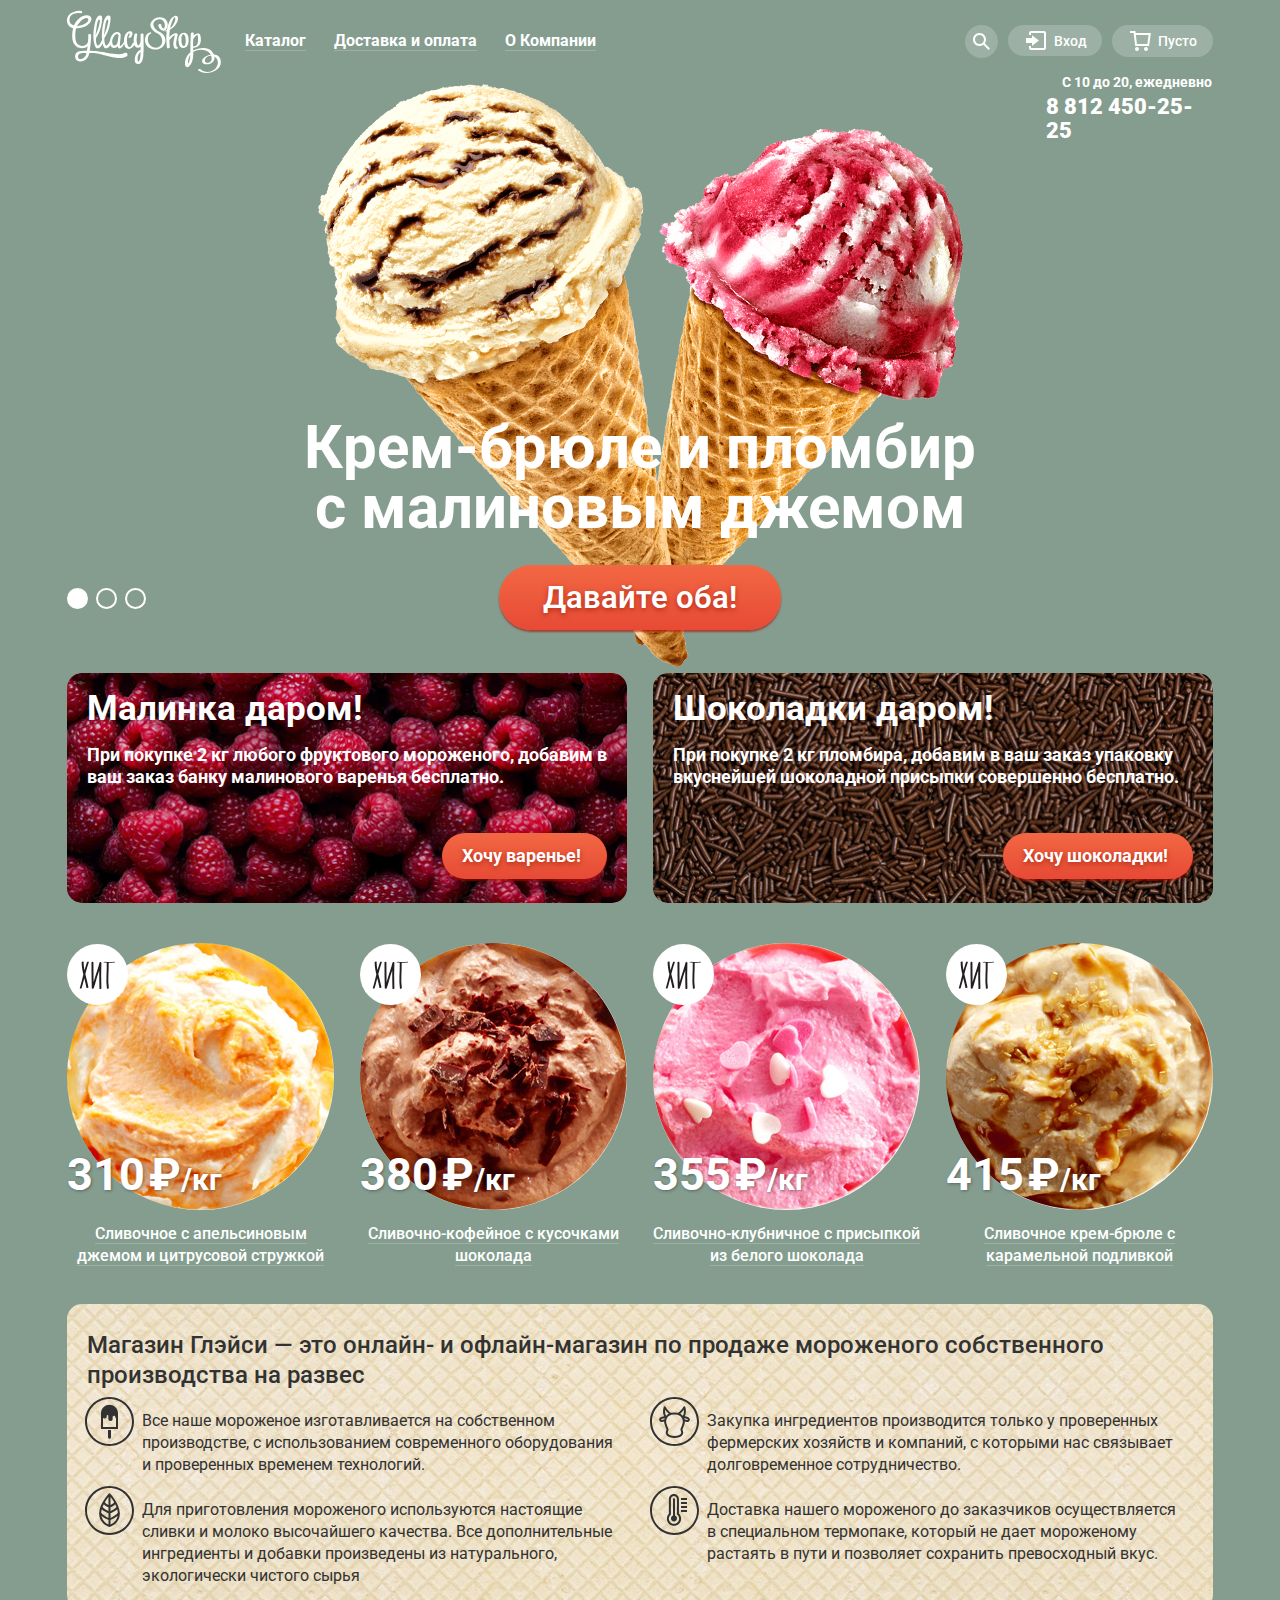
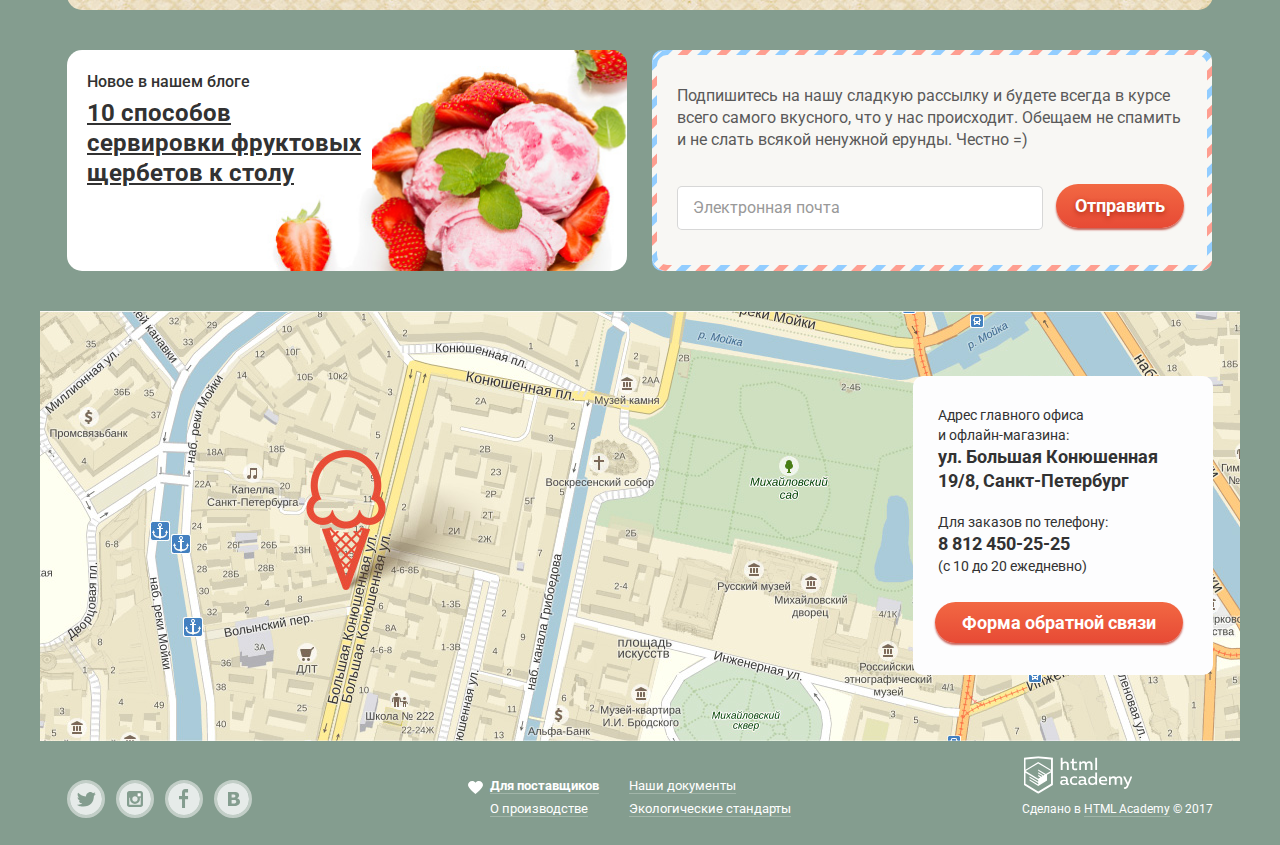
==== commit c66189d1: "Вернула статичную карту" ====
--- a/index.html
+++ b/index.html
@@ -5,8 +5,8 @@
   <meta charset="utf-8">
   <title>HTML Academy: Глейси</title>
   <link href="https://fonts.googleapis.com/css?family=Roboto:400,500,700&amp;subset=cyrillic" rel="stylesheet">
-  <link rel="stylesheet" href="css/normalize-mini.css">
-  <link rel="stylesheet" href="css/style-mini.css">
+  <link rel="stylesheet" href="css/normalize.css">
+  <link rel="stylesheet" href="css/style.css">
 </head>
 
 <body>
@@ -288,8 +288,9 @@
       </main>
       <section class="map">
         <h2 class="visually-hidden">Карта</h2>
-        <iframe src="https://www.google.com/maps/embed?pb=!1m18!1m12!1m3!1d1998.6036253003151!2d30.32085871621117!3d59.9387191690541!2m3!1f0!2f0!3f0!3m2!1i1024!2i768!4f13.1!3m3!1m2!1s0x4696310fca145cc1%3A0x42b32648d8238007!2z0JHQvtC70YzRiNCw0Y8g0JrQvtC90Y7RiNC10L3QvdCw0Y8g0YPQuy4sIDE5LzgsINCh0LDQvdC60YIt0J_QtdGC0LXRgNCx0YPRgNCzLCAxOTExODY!5e0!3m2!1sru!2sru!4v1545830487442"
-          width="1200" height="430" allowfullscreen></iframe>
+        <img src="img/map.jpg" width="1200" height="430" alt="ул. Большая Конюшенная 19/8, Санкт-Петербург">
+        <!--<iframe src="https://www.google.com/maps/embed?pb=!1m18!1m12!1m3!1d1998.6036253003151!2d30.32085871621117!3d59.9387191690541!2m3!1f0!2f0!3f0!3m2!1i1024!2i768!4f13.1!3m3!1m2!1s0x4696310fca145cc1%3A0x42b32648d8238007!2z0JHQvtC70YzRiNCw0Y8g0JrQvtC90Y7RiNC10L3QvdCw0Y8g0YPQuy4sIDE5LzgsINCh0LDQvdC60YIt0J_QtdGC0LXRgNCx0YPRgNCzLCAxOTExODY!5e0!3m2!1sru!2sru!4v1545830487442"
+          width="1200" height="430" allowfullscreen></iframe> -->
         <div class="forwarding-form-wrapper">
           <form class="forwarding-form" action="https://echo.htmlacademy.ru" method="post">
             <p>
--- a/css/style.css
+++ b/css/style.css
@@ -0,0 +1,2738 @@
+body {
+  margin: 0;
+  font-family: "Roboto", Arial, sans-serif;
+  font-size: 16px;
+  line-height: 22px;
+  font-weight: 400;
+  color: #ffffff;
+  background-color: #849d8f;
+}
+
+img {
+  max-width: 100%;
+  height: auto;
+}
+
+a {
+  cursor: pointer;
+  color: #ffffff;
+}
+
+.button {
+  text-align: center;
+  vertical-align: middle;
+  cursor: pointer;
+  font: inherit;
+}
+
+.visually-hidden {
+  position: absolute;
+  width: 1px;
+  height: 1px;
+  margin: -1px;
+  border: 0;
+  padding: 0;
+  clip: rect(0, 0, 0, 0);
+  overflow: hidden;
+}
+
+.gllacy-wrapper {
+  min-width: 1200px;
+  background-color: #849d8f;
+  background-image: url("../img/big-icecream1.png");
+  background-repeat: no-repeat;
+  background-position: top 4.5% center;
+  -webkit-transition: background-image 0.5s ease, background-color 0.5s ease;
+  -o-transition: background-image 0.5s ease, background-color 0.5s ease;
+  transition: background-image 0.5s ease, background-color 0.5s ease;
+}
+
+.gllacy-wrapper::before,
+.gllacy-wrapper::after {
+  content: "";
+  visibility: hidden;
+}
+
+.gllacy-wrapper::before {
+  background-image: url("../img/big-icecreams2.png");
+}
+
+.gllacy-wrapper::after {
+  background-image: url("../img/big-icecreams3.png");
+}
+
+/*Центровщик*/
+.container {
+  width: 1146px;
+  margin: 0 auto;
+  padding: 0;
+}
+
+/*Стили для шапки сайта*/
+.main-header {
+  padding-top: 10px;
+}
+
+.main-navigation {
+  display: -webkit-box;
+  display: -webkit-flex;
+  display: -ms-flexbox;
+  display: flex;
+  -webkit-box-orient: vertical;
+  -webkit-box-direction: normal;
+  -webkit-flex-direction: column;
+  -ms-flex-direction: column;
+  flex-direction: column;
+  font-size: 16px;
+  line-height: 18px;
+  font-weight: 700;
+  color: #ffffff;
+}
+
+.main-navigation-wrapper {
+  display: -webkit-box;
+  display: -webkit-flex;
+  display: -ms-flexbox;
+  display: flex;
+  -webkit-box-align: start;
+  -webkit-align-items: flex-start;
+  -ms-flex-align: start;
+  align-items: flex-start;
+}
+
+.main-header-logo {
+  width: 154px;
+  height: 64px;
+  margin: 0;
+  margin-right: 10px;
+}
+
+.site-navigation {
+  display: -webkit-box;
+  display: -webkit-flex;
+  display: -ms-flexbox;
+  display: flex;
+  min-width: 415px;
+  padding: 0;
+  margin: 0;
+  margin-top: 22px;
+}
+
+.site-navigation li {
+  padding: 0;
+  margin: 0;
+}
+
+.site-navigation li,
+.user-navigation li {
+  list-style: none;
+}
+
+.site-navigation a,
+.user-navigation a {
+  color: #ffffff;
+}
+
+.site-navigation a {
+  width: 100%;
+  height: 100%;
+  padding: 0 14px;
+  text-decoration: none;
+}
+
+.site-navigation a:hover {
+  height: 32px;
+  padding: 7px 14px;
+  border-radius: 20px;
+  color: #323232;
+  text-decoration: none;
+  background-color: #f7f6f3;
+}
+
+.site-navigation a:active {
+  background-color: #ededed;
+  -webkit-box-shadow: inset 0 2px 1px 0 #696969;
+  box-shadow: inset 0 2px 1px 0 #696969;
+}
+
+.site-navigation span {
+  border-bottom: 1px solid rgba(255, 255, 255, 0.2);
+}
+
+.site-navigation-link:hover>span {
+  border-bottom: none;
+  color: #323232;
+}
+
+.catalog-items-list:hover>.products-link {
+  color: #323232;
+  border-bottom: none;
+}
+
+.catalog-items-list {
+  position: relative;
+  padding: 0;
+  margin: 0;
+}
+
+.catalog-items-list:hover {
+  color: #323232;
+  background-color: #f7f6f3;
+  border-radius: 20px;
+  padding: 0;
+  margin: 0;
+  padding-top: 8px;
+  padding-bottom: 8px;
+  margin-top: -7px;
+  position: relative;
+  z-index: 10;
+}
+
+.submenu-wrapper {
+  display: none;
+  background-color: transparent;
+  position: absolute;
+  top: 100%;
+  left: -5px;
+}
+
+.catalog-items-list:hover>.submenu-wrapper {
+  display: block;
+}
+
+.new-products {
+  display: -webkit-box;
+  display: -webkit-flex;
+  display: -ms-flexbox;
+  display: flex;
+  -webkit-box-orient: vertical;
+  -webkit-box-direction: normal;
+  -webkit-flex-direction: column;
+  -ms-flex-direction: column;
+  flex-direction: column;
+  min-height: 165px;
+  margin: 0;
+  margin-top: 5px;
+  padding: 0;
+  padding-bottom: 7px;
+  width: 144px;
+  font-size: 14px;
+  font-weight: 400;
+  line-height: 16px;
+  color: #323232;
+  background-color: #f8f7f4;
+  border-radius: 5px;
+}
+
+.new-products a,
+.new-products li {
+  padding: 0;
+  margin: 0;
+  text-decoration: none;
+  background: none;
+  color: #323232;
+}
+
+.new-products li {
+  width: 144px;
+  height: 30px;
+}
+
+.new-products a {
+  display: block;
+  padding-left: 20px;
+  padding-top: 7px;
+  padding-bottom: 7px;
+  width: 125px;
+  height: 16px;
+  border-bottom: none;
+}
+
+.new-products li:first-child {
+  position: relative;
+  width: 124px;
+  padding-top: 12px;
+  padding-left: 20px;
+  font-size: 14px;
+  font-weight: 700;
+  line-height: 16px;
+}
+
+.new-products-heading::after {
+  position: absolute;
+  content: "";
+  top: 40px;
+  left: 5px;
+  width: 128px;
+  height: 1px;
+  background-color: rgba(0, 0, 0, 0.1);
+}
+
+.new-products a:hover {
+  background-color: #fbded7;
+  color: #323232;
+  border-radius: 0;
+  padding: 0;
+  margin: 0;
+  width: 124px;
+  height: 16px;
+  padding-left: 20px;
+  padding-top: 7px;
+  padding-bottom: 7px;
+}
+
+.new-products a:active {
+  color: #323232;
+  background-color: #f6b5a5;
+  -webkit-box-shadow: none;
+  box-shadow: none;
+}
+
+.user-navigation {
+  display: -webkit-box;
+  display: -webkit-flex;
+  display: -ms-flexbox;
+  display: flex;
+  padding: 0;
+  margin: 0;
+  margin-top: 15px;
+  margin-left: auto;
+  font-size: 14px;
+  line-height: 16px;
+  font-weight: 500;
+}
+
+.user-navigation a {
+  color: #ffffff;
+  background-color: rgba(255, 255, 255, 0.2);
+  text-decoration: none;
+  display: -webkit-box;
+  display: -webkit-flex;
+  display: -ms-flexbox;
+  display: flex;
+  -webkit-box-pack: center;
+  -webkit-justify-content: center;
+  -ms-flex-pack: center;
+  justify-content: center;
+  -webkit-box-align: center;
+  -webkit-align-items: center;
+  -ms-flex-align: center;
+  align-items: center;
+}
+
+.search-unit {
+  position: relative;
+}
+
+.search-unit:hover .search-link {
+  background-color: #f8f7f4;
+}
+
+.search-unit:hover path {
+  fill: #323232;
+}
+
+.search-unit:hover>.search-form-wrapper {
+  display: block;
+}
+
+.search-form,
+.login-form {
+  margin-top: 15px;
+  border-radius: 5px;
+}
+
+.search-link {
+  padding: 8px;
+  border-radius: 50%;
+}
+
+.search-link:hover path {
+  fill: #323232;
+}
+
+.search-link:hover {
+  background-color: #f8f7f4;
+}
+
+.search-form-wrapper {
+  display: none;
+  position: absolute;
+  background-color: transparent;
+  top: 100%;
+  right: 0;
+}
+
+.search-form {
+  margin: 0;
+  margin-top: 8px;
+  background-color: #f8f7f4;
+  padding: 20px 15px;
+  -webkit-box-shadow: 0 20px 20px rgba(0, 0, 0, 0.4);
+  box-shadow: 0 20px 20px rgba(0, 0, 0, 0.4);
+}
+
+.search-form input,
+.login-form input {
+  height: 44px;
+  font-size: 14px;
+  font-weight: 700;
+  line-height: 24px;
+  color: #323232;
+}
+
+.search-form input {
+  -webkit-box-sizing: border-box;
+  box-sizing: border-box;
+  min-width: 310px;
+  padding: 10px;
+  border: 1px solid #d3d3d2;
+  border-radius: 5px;
+  height: 44px;
+}
+
+.search-form input:hover,
+.login-form input:hover {
+  -webkit-box-shadow: 0px 0px 0px 2px rgba(199, 198, 197, 0.52) inset;
+  box-shadow: 0px 0px 0px 2px rgba(199, 198, 197, 0.52) inset;
+}
+
+.search-form input:focus,
+.login-form input:focus {
+  -webkit-box-shadow: 0px 0px 0px 2px rgba(210, 204, 228, 0.52) inset;
+  box-shadow: 0px 0px 0px 2px rgba(210, 204, 228, 0.52) inset;
+}
+
+.search-form input::-webkit-input-placeholder,
+.login-form input::-webkit-input-placeholder {
+  color: #999999;
+  font-weight: 400;
+}
+
+.search-form input:-ms-input-placeholder,
+.login-form input:-ms-input-placeholder {
+  color: #999999;
+  font-weight: 400;
+}
+
+.search-form input::-ms-input-placeholder,
+.login-form input::-ms-input-placeholder {
+  color: #999999;
+  font-weight: 400;
+}
+
+.search-form input::placeholder,
+.login-form input::placeholder {
+  color: #999999;
+  font-weight: 400;
+}
+
+.login-unit {
+  position: relative;
+}
+
+.login-unit:hover .login-link {
+  color: #323232;
+  background-color: #f8f7f4;
+}
+
+.login-unit:hover path {
+  fill: #323232;
+}
+
+.login-unit:hover polygon {
+  fill: #323232;
+}
+
+.login-link {
+  margin-left: 10px;
+  padding: 6px 15px 6px 18px;
+  border-radius: 25px;
+}
+
+.login-link svg {
+  padding-right: 7px;
+}
+
+.login-link:hover path {
+  fill: #323232;
+}
+
+.login-link:hover polygon {
+  fill: #323232;
+}
+
+.login-form-wrapper {
+  position: absolute;
+  display: none;
+  top: 100%;
+  right: 0;
+  z-index: 1;
+  background-color: transparent;
+}
+
+.login-unit:hover>.login-form-wrapper {
+  display: block;
+}
+
+.login-form {
+  margin: 0;
+  margin-top: 8px;
+  right: 205px;
+  top: 50px;
+  background-color: #f8f7f4;
+  padding: 0 20px;
+  background-color: #f8f7f4;
+  -webkit-box-shadow: 0 20px 20px rgba(0, 0, 0, 0.4);
+  box-shadow: 0 20px 20px rgba(0, 0, 0, 0.4);
+  border-radius: 5px;
+}
+
+.button-container {
+  display: -webkit-box;
+  display: -webkit-flex;
+  display: -ms-flexbox;
+  display: flex;
+  -webkit-box-pack: justify;
+  -webkit-justify-content: space-between;
+  -ms-flex-pack: justify;
+  justify-content: space-between;
+  padding: 15px 0;
+}
+
+.login-form .button {
+  height: 44px;
+  padding: 0 25px;
+  font: inherit;
+  color: #ffffff;
+  font-size: 18px;
+  font-weight: 700;
+  line-height: 24px;
+  text-align: center;
+  vertical-align: middle;
+  border-radius: 30px;
+  background-image: -webkit-gradient(linear, left bottom, right top, from(#e74a35), to(#f26843));
+  background-image: -webkit-linear-gradient(left bottom, #e74a35, #f26843);
+  background-image: -o-linear-gradient(left bottom, #e74a35, #f26843);
+  background-image: linear-gradient(to right top, #e74a35, #f26843);
+  border: none;
+  -webkit-box-shadow: 0 2px 0 0 rgba(172, 16, 0, 0.64);
+  box-shadow: 0 2px 0 0 rgba(172, 16, 0, 0.64);
+}
+
+.login-form .button:hover {
+  background-image: -webkit-gradient(linear, left bottom, right top, from(#e74a35), to(#f26843));
+  background-image: -webkit-linear-gradient(left bottom, #e74a35, #f26843);
+  background-image: -o-linear-gradient(left bottom, #e74a35, #f26843);
+  background-image: linear-gradient(to right top, #e74a35, #f26843);
+  -webkit-box-shadow: 0 2px 0 0 #ac1000;
+  box-shadow: 0 2px 0 0 #ac1000;
+  opacity: 0.8;
+}
+
+.login-form .button:active {
+  background-image: -webkit-gradient(linear, left bottom, right top, from(#f26843), to(#e74a35));
+  background-image: -webkit-linear-gradient(left bottom, #f26843, #e74a35);
+  background-image: -o-linear-gradient(left bottom, #f26843, #e74a35);
+  background-image: linear-gradient(to right top, #f26843, #e74a35);
+  -webkit-box-shadow: inset 0 -2px 0 0 #942718;
+  box-shadow: inset 0 -2px 0 0 #942718;
+  opacity: 0.93;
+}
+
+.login-form input {
+  -webkit-box-sizing: border-box;
+  box-sizing: border-box;
+  min-width: 240px;
+  height: 44px;
+  padding: 10px;
+  margin-top: 20px;
+  border: 1px solid #d3d3d2;
+  border-radius: 5px;
+}
+
+.cart-link {
+  margin-left: 10px;
+  padding: 6px 16px 6px 18px;
+  border-radius: 25px;
+}
+
+.cart-link svg {
+  padding-right: 7px;
+}
+
+.login-password-info {
+  display: -webkit-box;
+  display: -webkit-flex;
+  display: -ms-flexbox;
+  display: flex;
+  -webkit-box-orient: vertical;
+  -webkit-box-direction: normal;
+  -webkit-flex-direction: column;
+  -ms-flex-direction: column;
+  flex-direction: column;
+  -webkit-box-ordinal-group: 2;
+  -webkit-order: 1;
+  -ms-flex-order: 1;
+  order: 1;
+  -webkit-box-align: start;
+  -webkit-align-items: flex-start;
+  -ms-flex-align: start;
+  align-items: flex-start;
+}
+
+.login-password-info a {
+  font-size: 13px;
+  font-weight: 400;
+  line-height: 24px;
+  color: #323232;
+  text-decoration: underline;
+  text-decoration-color: #adacaa;
+  background: none;
+  padding: 0;
+  margin: 0;
+}
+
+.login-password-info a:hover {
+  color: #e84d37;
+  text-decoration: underline;
+  text-decoration-color: #f9cdc4;
+}
+
+.hours-and-telephone {
+  margin-left: 979px;
+  /*margin-top: 0;*/
+}
+
+.hours-and-telephone p {
+  padding: 0;
+  margin: 0;
+}
+
+.opening-hours {
+  margin-bottom: 5px;
+  padding-left: 16px;
+}
+
+.opening-hours p {
+  font-size: 14px;
+  font-weight: 700;
+  line-height: 16px;
+}
+
+.order-telephone {
+  margin-bottom: 10px;
+}
+
+.order-telephone p {
+  font-size: 22px;
+  font-weight: 700;
+  line-height: 24px;
+}
+
+.slider {
+  position: relative;
+  padding-top: 265px;
+  text-align: center;
+  color: #ffffff;
+}
+
+.slider-controls {
+  position: absolute;
+  bottom: 20px;
+  left: 0;
+  z-index: 20;
+  font-size: 0;
+}
+
+.slider-controls label {
+  display: inline-block;
+  width: 17px;
+  height: 17px;
+  margin-right: 8px;
+  vertical-align: top;
+  background-color: transparent;
+  border: 2px solid #ffffff;
+  border-radius: 50%;
+  cursor: pointer;
+}
+
+#btn-1:checked~.gllacy-wrapper {
+  background-color: #849d8f;
+  background-image: url("../img/big-icecream1.png");
+}
+
+#btn-2:checked~.gllacy-wrapper {
+  background-color: #8996a6;
+  background-image: url("../img/big-icecreams2.png");
+}
+
+#btn-3:checked~.gllacy-wrapper {
+  background-color: #9d8b84;
+  background-image: url("../img/big-icecreams3.png");
+}
+
+#btn-1:checked~.gllacy-wrapper #slide1,
+#btn-2:checked~.gllacy-wrapper #slide2,
+#btn-3:checked~.gllacy-wrapper #slide3 {
+  display: block;
+}
+
+#btn-1:checked~.gllacy-wrapper label[for="btn-1"],
+#btn-2:checked~.gllacy-wrapper label[for="btn-2"],
+#btn-3:checked~.gllacy-wrapper label[for="btn-3"] {
+  background-color: #ffffff;
+}
+
+.slider-list {
+  margin: 0;
+  padding: 0;
+  list-style: none;
+}
+
+.slide {
+  display: none;
+}
+
+.slide-title {
+  width: 700px;
+  margin: 0 auto;
+  margin-bottom: 27px;
+  font-size: 60px;
+  line-height: 60px;
+  font-weight: 700;
+}
+
+.slide-button {
+  display: inline-block;
+  padding: 12px 44px;
+  font-weight: 600;
+  font-size: 31px;
+  line-height: 41px;
+  text-align: center;
+  color: #ffffff;
+  vertical-align: top;
+  text-decoration: none;
+  text-shadow: 0 2px 5px rgba(160, 32, 11, 0.76);
+  background: #f26843;
+  background: -webkit-gradient(linear, left top, left bottom, from(#f26843), to(#e74a35));
+  background: -webkit-linear-gradient(top, #f26843 0%, #e74a35 100%);
+  background: -o-linear-gradient(top, #f26843 0%, #e74a35 100%);
+  background: linear-gradient(to bottom, #f26843 0%, #e74a35 100%);
+  border-radius: 50px;
+  -webkit-box-shadow: 0 2px 2px rgba(172, 16, 0, 0.64);
+  box-shadow: 0 2px 2px rgba(172, 16, 0, 0.64);
+  border: none;
+  cursor: pointer;
+}
+
+.slide-button:hover {
+  background: -webkit-gradient(linear, left top, left bottom, from(#f58669), to(#ec6f5e));
+  background: -webkit-linear-gradient(top, #f58669 0%, #ec6f5e 100%);
+  background: -o-linear-gradient(top, #f58669 0%, #ec6f5e 100%);
+  background: linear-gradient(to bottom, #f58669 0%, #ec6f5e 100%);
+  -webkit-box-shadow: 0 2px 2px rgba(172, 16, 0, 1);
+  box-shadow: 0 2px 2px rgba(172, 16, 0, 1);
+}
+
+.slide-button:active {
+  background: -webkit-gradient(linear, left top, left bottom, from(#d84732), to(#e1613e));
+  background: -webkit-linear-gradient(top, #d84732 0%, #e1613e 100%);
+  background: -o-linear-gradient(top, #d84732 0%, #e1613e 100%);
+  background: linear-gradient(to bottom, #d84732 0%, #e1613e 100%);
+  -webkit-box-shadow: inset 0 2px 2px rgba(172, 16, 0, 1);
+  box-shadow: inset 0 2px 2px rgba(172, 16, 0, 1);
+}
+
+.banners-wrapper {
+  display: -webkit-box;
+  display: -webkit-flex;
+  display: -ms-flexbox;
+  display: flex;
+  margin-top: 43px;
+}
+
+.banner {
+  width: 560px;
+  min-height: 230px;
+  font: inherit;
+  border-radius: 15px;
+}
+
+.banner h3 {
+  padding: 0;
+  padding-top: 15px;
+  margin: 0;
+  font-size: 35px;
+  line-height: 41px;
+  font-weight: 700;
+  padding-left: 20px;
+}
+
+.banner p {
+  padding: 0;
+  margin: 0;
+  margin-top: 15px;
+  margin-bottom: 45px;
+  font-size: 18px;
+  line-height: 22px;
+  font-weight: 700;
+  padding-left: 20px;
+}
+
+.banner-button {
+  display: block;
+  padding: 11px 20px;
+  font-size: 18px;
+  line-height: 24px;
+  font-weight: 700;
+  border-radius: 40px;
+  border: none;
+  text-decoration: none;
+  text-shadow: 0 2px 5px rgba(160, 32, 11, 0.76);
+  background: #f26843;
+  background: -webkit-gradient(linear, left top, left bottom, from(#f26843), to(#e74a35));
+  background: -webkit-linear-gradient(top, #f26843 0%, #e74a35 100%);
+  background: -o-linear-gradient(top, #f26843 0%, #e74a35 100%);
+  background: linear-gradient(to bottom, #f26843 0%, #e74a35 100%);
+  -webkit-box-shadow: 0 2px 2px rgba(172, 16, 0, 0.64);
+  box-shadow: 0 2px 2px rgba(172, 16, 0, 0.64);
+}
+
+.banner-button:hover {
+  background: -webkit-gradient(linear, left top, left bottom, from(#f58669), to(#ec6f5e));
+  background: -webkit-linear-gradient(top, #f58669 0%, #ec6f5e 100%);
+  background: -o-linear-gradient(top, #f58669 0%, #ec6f5e 100%);
+  background: linear-gradient(to bottom, #f58669 0%, #ec6f5e 100%);
+  -webkit-box-shadow: 0 2px 2px rgba(172, 16, 0, 1);
+  box-shadow: 0 2px 2px rgba(172, 16, 0, 1);
+}
+
+.banner-button:active {
+  background: -webkit-gradient(linear, left top, left bottom, from(#d84732), to(#e1613e));
+  background: -webkit-linear-gradient(top, #d84732 0%, #e1613e 100%);
+  background: -o-linear-gradient(top, #d84732 0%, #e1613e 100%);
+  background: linear-gradient(to bottom, #d84732 0%, #e1613e 100%);
+  -webkit-box-shadow: inset 0 2px 2px rgba(172, 16, 0, 1);
+  box-shadow: inset 0 2px 2px rgba(172, 16, 0, 1);
+}
+
+.raspberry-banner .banner-button {
+  margin-left: 375px;
+  width: 125px;
+}
+
+.chocolate-banner .banner-button {
+  margin-left: 350px;
+  width: 150px;
+}
+
+.raspberry-banner {
+  margin-right: auto;
+  background-image: url("../img/raspberry.jpg");
+  background-size: cover;
+  background-repeat: no-repeat;
+  background-position: center;
+  background-color: #6b0006;
+}
+
+.chocolate-banner {
+  background-image: url("../img/chocolate.jpg");
+  background-size: cover;
+  background-repeat: no-repeat;
+  background-position: center;
+  background-color: #37170a;
+}
+
+/*Промо каталога*/
+.catalog-promo {
+  margin-top: 40px;
+}
+
+.gllacy-hits {
+  display: -webkit-box;
+  display: -webkit-flex;
+  display: -ms-flexbox;
+  display: flex;
+  -webkit-box-pack: justify;
+  -webkit-justify-content: space-between;
+  -ms-flex-pack: justify;
+  justify-content: space-between;
+  padding: 0;
+  -webkit-flex-wrap: wrap;
+  -ms-flex-wrap: wrap;
+  flex-wrap: wrap;
+}
+
+.gllacy-hits li {
+  list-style: none;
+  padding: 0;
+  margin: 0;
+}
+
+.catalog-item {
+  position: relative;
+}
+
+.hit {
+  position: absolute;
+  background-image: url("../img/hit.svg");
+  top: -15px;
+  width: 61px;
+  height: 61px;
+}
+
+/*Gllacy info*/
+.gllacy-info {
+  width: 1146px;
+  padding-top: 6px;
+  margin-top: 30px;
+  margin-bottom: 40px;
+  font-size: 16px;
+  font-weight: 400;
+  line-height: 22px;
+  color: #323232;
+  text-align: left;
+  background-color: #ece2C9;
+  background-image: url("../img/wafer.jpg");
+  background-position: top center;
+  background-repeat: repeat-x;
+  border-radius: 15px;
+}
+
+.gllacy-info-wrapper {
+  display: -webkit-box;
+  display: -webkit-flex;
+  display: -ms-flexbox;
+  display: flex;
+  -webkit-flex-wrap: wrap;
+  -ms-flex-wrap: wrap;
+  flex-wrap: wrap;
+  width: 1146px;
+}
+
+.gllacy-description {
+  padding-left: 20px;
+  font-size: 24px;
+  line-height: 30px;
+  font-weight: 500;
+}
+
+.gllacy-info-items {
+  position: relative;
+  width: 480px;
+  padding: 0;
+  padding-bottom: 23px;
+  margin: 0;
+  margin-left: 80px;
+}
+
+.icon-icecream,
+.icon-leaf {
+  margin-left: 75px;
+}
+
+.icon-cow,
+.icon-termometr {
+  margin-left: 85px;
+}
+
+.gllacy-info-items::before {
+  position: absolute;
+  content: "";
+  width: 49px;
+  height: 49px;
+  top: -13px;
+  left: -57px;
+}
+
+.icon-icecream::before {
+  background-image: url("../img/icon-icecream.svg");
+  background-repeat: no-repeat;
+  background-position: 0 0;
+}
+
+.icon-cow::before {
+  background-image: url("../img/icon-cow.svg");
+  background-repeat: no-repeat;
+  background-position: 0 0;
+}
+
+.icon-leaf::before {
+  background-image: url("../img/icon-leaf.svg");
+  background-repeat: no-repeat;
+  background-position: 0 0;
+}
+
+.icon-termometr::before {
+  background-image: url("../img/icon-termometr.svg");
+  background-repeat: no-repeat;
+  background-position: 0 0;
+}
+
+.gllacy-blog {
+  display: -webkit-box;
+  display: -webkit-flex;
+  display: -ms-flexbox;
+  display: flex;
+  width: 1146px;
+  margin-bottom: 40px;
+}
+
+.blog-news {
+  padding-left: 20px;
+  margin-right: 25px;
+  width: 540px;
+  color: #323232;
+  background-image: url("../img/strawberry-background.jpg");
+  background-position: top left;
+  background-repeat: no-repeat;
+  border-radius: 15px;
+  background-color: #ffffff;
+  background-size: cover;
+}
+
+.news-container {
+  display: -webkit-box;
+  display: -webkit-flex;
+  display: -ms-flexbox;
+  display: flex;
+  -webkit-box-orient: vertical;
+  -webkit-box-direction: normal;
+  -webkit-flex-direction: column;
+  -ms-flex-direction: column;
+  flex-direction: column;
+  width: 285px;
+  padding-top: 6px;
+  min-height: 215px;
+}
+
+.blog-news h3 {
+  padding: 0;
+  padding-top: 15px;
+  padding-bottom: 5px;
+  margin: 0;
+  font-size: 16px;
+  font-weight: 500;
+  line-height: 22px;
+  text-align: left;
+}
+
+.blog-news a {
+  font-size: 24px;
+  font-weight: 700;
+  line-height: 30px;
+  text-align: left;
+  color: #323232;
+  background-color: #ffffff;
+}
+
+.blog-news a:hover,
+.blog-news a:active {
+  color: #e84d37;
+  background-color: #ffffff;
+}
+
+.email-subscribing {
+  background-image: url("../img/mail-background.svg");
+  background-repeat: repeat;
+  border-radius: 10px;
+  background-color: #92cdff;
+  background-size: cover;
+}
+
+.subscribing-container {
+  display: -webkit-box;
+  display: -webkit-flex;
+  display: -ms-flexbox;
+  display: flex;
+  -webkit-box-orient: vertical;
+  -webkit-box-direction: normal;
+  -webkit-flex-direction: column;
+  -ms-flex-direction: column;
+  flex-direction: column;
+  min-width: 510px;
+  width: 506px;
+  min-height: 150px;
+  padding: 30px 20px;
+  margin: 5px;
+  font-size: 16px;
+  font-weight: 400;
+  line-height: 22px;
+  color: #5a5a5a;
+  background-color: #f8f7f4;
+  border-radius: 10px;
+}
+
+.subscribing-container p {
+  padding: 0;
+  margin: 0;
+}
+
+.newsletter-form input {
+  -webkit-box-sizing: border-box;
+  box-sizing: border-box;
+  min-width: 366px;
+  height: 44px;
+  padding: 10px 15px;
+  margin-top: 35px;
+  font: inherit;
+  font-size: 16px;
+  font-weight: 700;
+  line-height: 24px;
+  color: #323232;
+  background-color: #ffffff;
+  border: 1px solid rgba(178, 178, 178, 0.52);
+  border-radius: 5px;
+}
+
+.newsletter-form input::-webkit-input-placeholder {
+  font-weight: 400;
+  color: #999999;
+}
+
+.newsletter-form input:-ms-input-placeholder {
+  font-weight: 400;
+  color: #999999;
+}
+
+.newsletter-form input::-ms-input-placeholder {
+  font-weight: 400;
+  color: #999999;
+}
+
+.newsletter-form input::placeholder {
+  font-weight: 400;
+  color: #999999;
+}
+
+.newsletter-button {
+  padding: 10px 19px;
+  margin-left: 9px;
+  margin-top: -7px;
+  text-align: center;
+  vertical-align: middle;
+  cursor: pointer;
+  font: inherit;
+  font-size: 18px;
+  line-height: 24px;
+  font-weight: 700;
+  color: #fefefe;
+  border-radius: 30px;
+  border: none;
+  text-shadow: 0 2px 5px rgba(160, 32, 11, 0.76);
+  background: #f26843;
+  background: -webkit-gradient(linear, left top, left bottom, from(#f26843), to(#e74a35));
+  background: -webkit-linear-gradient(top, #f26843 0%, #e74a35 100%);
+  background: -o-linear-gradient(top, #f26843 0%, #e74a35 100%);
+  background: linear-gradient(to bottom, #f26843 0%, #e74a35 100%);
+  -webkit-box-shadow: 0 2px 2px rgba(172, 16, 0, 0.64);
+  box-shadow: 0 2px 2px rgba(172, 16, 0, 0.64);
+}
+
+.newsletter-button:hover {
+  background: -webkit-gradient(linear, left top, left bottom, from(#f58669), to(#ec6f5e));
+  background: -webkit-linear-gradient(top, #f58669 0%, #ec6f5e 100%);
+  background: -o-linear-gradient(top, #f58669 0%, #ec6f5e 100%);
+  background: linear-gradient(to bottom, #f58669 0%, #ec6f5e 100%);
+  -webkit-box-shadow: 0 2px 2px rgba(172, 16, 0, 1);
+  box-shadow: 0 2px 2px rgba(172, 16, 0, 1);
+}
+
+.newsletter-button:active {
+  background: -webkit-gradient(linear, left top, left bottom, from(#d84732), to(#e1613e));
+  background: -webkit-linear-gradient(top, #d84732 0%, #e1613e 100%);
+  background: -o-linear-gradient(top, #d84732 0%, #e1613e 100%);
+  background: linear-gradient(to bottom, #d84732 0%, #e1613e 100%);
+  -webkit-box-shadow: inset 0 2px 2px rgba(172, 16, 0, 1);
+  box-shadow: inset 0 2px 2px rgba(172, 16, 0, 1);
+}
+
+.newsletter-form input:hover {
+  -webkit-box-shadow: 0px 0px 0px 2px rgba(199, 198, 197, 0.52) inset;
+  box-shadow: 0px 0px 0px 2px rgba(199, 198, 197, 0.52) inset;
+}
+
+.newsletter-form input:focus {
+  -webkit-box-shadow: 0px 0px 0px 2px rgba(210, 204, 228, 0.52) inset;
+  box-shadow: 0px 0px 0px 2px rgba(210, 204, 228, 0.52) inset;
+}
+
+.map {
+  width: 100%;
+  height: 430px;
+  position: relative;
+  display: -webkit-box;
+  display: -webkit-flex;
+  display: -ms-flexbox;
+  display: flex;
+  width: 1200px;
+  height: 430px;
+  margin: 0;
+  margin-left: -27px;
+  padding: 0;
+  background-color: #c0ecae;
+}
+
+.forwarding-form-wrapper {
+  position: absolute;
+  top: 65px;
+  right: 27px;
+}
+
+.forwarding-form {
+  border-radius: 10px;
+  width: 270px;
+  padding: 15px;
+  font: inherit;
+  font-size: 14px;
+  line-height: 20px;
+  font-weight: 400;
+  color: #323232;
+  background-color: #fdfdfe;
+}
+
+.forwarding-form p {
+  padding-bottom: 5px;
+  padding-left: 10px;
+}
+
+.forwarding-form span {
+  font-size: 18px;
+  line-height: 24px;
+  font-weight: 700;
+}
+
+.forwarding-button-wrapper {
+  margin-top: 30px;
+  margin-bottom: 25px;
+}
+
+.forwarding-button {
+  padding: 10px 27px;
+  margin-left: 7px;
+  font-size: 18px;
+  line-height: 24px;
+  font-weight: 700;
+  text-decoration: none;
+  background: #f26843;
+  background: -webkit-gradient(linear, left top, left bottom, from(#f26843), to(#e74a35));
+  background: -webkit-linear-gradient(top, #f26843 0%, #e74a35 100%);
+  background: -o-linear-gradient(top, #f26843 0%, #e74a35 100%);
+  background: linear-gradient(to bottom, #f26843 0%, #e74a35 100%);
+  border-radius: 50px;
+  -webkit-box-shadow: 0 2px 2px rgba(172, 16, 0, 0.64);
+  box-shadow: 0 2px 2px rgba(172, 16, 0, 0.64);
+}
+
+.forwarding-button:hover {
+  background: -webkit-gradient(linear, left top, left bottom, from(#f58669), to(#ec6f5e));
+  background: -webkit-linear-gradient(top, #f58669 0%, #ec6f5e 100%);
+  background: -o-linear-gradient(top, #f58669 0%, #ec6f5e 100%);
+  background: linear-gradient(to bottom, #f58669 0%, #ec6f5e 100%);
+  -webkit-box-shadow: 0 2px 2px rgba(172, 16, 0, 1);
+  box-shadow: 0 2px 2px rgba(172, 16, 0, 1);
+}
+
+.forwarding-button:active {
+  background: -webkit-gradient(linear, left top, left bottom, from(#d84732), to(#e1613e));
+  background: -webkit-linear-gradient(top, #d84732 0%, #e1613e 100%);
+  background: -o-linear-gradient(top, #d84732 0%, #e1613e 100%);
+  background: linear-gradient(to bottom, #d84732 0%, #e1613e 100%);
+  -webkit-box-shadow: inset 0 2px 2px rgba(172, 16, 0, 1);
+  box-shadow: inset 0 2px 2px rgba(172, 16, 0, 1);
+}
+
+/*Стили для footer*/
+.main-footer .container {
+  display: -webkit-box;
+  display: -webkit-flex;
+  display: -ms-flexbox;
+  display: flex;
+  -webkit-box-pack: justify;
+  -webkit-justify-content: space-between;
+  -ms-flex-pack: justify;
+  justify-content: space-between;
+  -webkit-box-align: end;
+  -webkit-align-items: flex-end;
+  -ms-flex-align: end;
+  align-items: flex-end;
+  padding-bottom: 27px;
+  color: #ffffff;
+}
+
+.inner-footer {
+  position: relative;
+}
+
+.inner-footer::before {
+  position: absolute;
+  content: "";
+  top: 0;
+  width: 1146px;
+  height: 1px;
+  background-color: rgba(255, 255, 255, 0.3);
+}
+
+.footer-social {
+  display: -webkit-box;
+  display: -webkit-flex;
+  display: -ms-flexbox;
+  display: flex;
+  -webkit-box-align: center;
+  -webkit-align-items: center;
+  -ms-flex-align: center;
+  align-items: center;
+  width: 267px;
+  padding: 0;
+  margin: 0;
+}
+
+.footer-social li {
+  padding: 0;
+  margin: 0;
+}
+
+.footer-social li,
+.footer-menu li {
+  list-style: none;
+}
+
+.social-button {
+  display: -webkit-box;
+  display: -webkit-flex;
+  display: -ms-flexbox;
+  display: flex;
+  margin-right: 11px;
+  border: 3px solid #c2cec7;
+  border-radius: 50%;
+}
+
+.social-button path {
+  fill: #e6ebe9;
+}
+
+.social-button:hover path {
+  fill: #ffffff;
+  -webkit-transition: fill 1s;
+  -o-transition: fill 1s;
+  transition: fill 1s;
+}
+
+.social-button:active path {
+  fill: #e9e9e9;
+}
+
+.social-button:hover {
+  border: 3px solid #dae2de;
+  border-radius: 50%;
+}
+
+.social-button:active {
+  border: 3px solid #dae2de;
+  border-radius: 50%;
+}
+
+.footer-menu {
+  display: -webkit-box;
+  display: -webkit-flex;
+  display: -ms-flexbox;
+  display: flex;
+  -webkit-box-align: center;
+  -webkit-align-items: center;
+  -ms-flex-align: center;
+  align-items: center;
+  width: 560px;
+  margin: 0;
+  padding: 0;
+  padding-left: 140px;
+  font-size: 13px;
+  font-weight: 400;
+  line-height: 18px;
+}
+
+.footer-menu li:first-child {
+  padding-bottom: 5px;
+}
+
+.footer-menu a {
+  text-decoration: none;
+  border-bottom: 1px solid #a1b5a9;
+  color: #ffffff;
+  margin-left: 30px;
+}
+
+.footer-menu a:hover {
+  color: #ffbc9e;
+  border-bottom: 1px solid #a7a294;
+}
+
+.footer-menu a:active {
+  color: #ffbc9e;
+}
+
+.for-suppliers {
+  position: relative;
+}
+
+.for-suppliers::before {
+  position: absolute;
+  content: "";
+  top: 3px;
+  left: -22px;
+  width: 15px;
+  height: 13px;
+  background-image: url("../img/heart.svg");
+  background-position: 0 0;
+}
+
+.first-column,
+.second-column {
+  display: -webkit-box;
+  display: -webkit-flex;
+  display: -ms-flexbox;
+  display: flex;
+  -webkit-box-orient: vertical;
+  -webkit-box-direction: normal;
+  -webkit-flex-direction: column;
+  -ms-flex-direction: column;
+  flex-direction: column;
+  padding: 0;
+  margin: 0;
+}
+
+.first-column {
+  margin-left: -9px;
+}
+
+.first-column li,
+.second-column li {
+  padding: 0;
+  margin: 0;
+}
+
+.footer-copyright {
+  display: -webkit-box;
+  display: -webkit-flex;
+  display: -ms-flexbox;
+  display: flex;
+  -webkit-box-orient: vertical;
+  -webkit-box-direction: normal;
+  -webkit-flex-direction: column;
+  -ms-flex-direction: column;
+  flex-direction: column;
+  width: 200px;
+  margin-top: 12px;
+  font-size: 12px;
+  font-weight: 400;
+  line-height: 18px;
+}
+
+.copyright-logo-wrapper {
+  margin-left: -3px;
+}
+
+.footer-copyright img {
+  -webkit-transform: scale(0.85);
+  -ms-transform: scale(0.85);
+  -o-transform: scale(0.85);
+  transform: scale(0.85);
+}
+
+.copyright-link {
+  text-decoration: none;
+  border-bottom: 1px solid #a1b5a9;
+}
+
+.copyright-link:hover {
+  border-bottom: 1px solid #a7a294;
+}
+
+.producing-info {
+  -webkit-align-self: flex-end;
+  -ms-flex-item-align: end;
+  align-self: flex-end;
+}
+
+.producing-info p {
+  padding: 0;
+  margin: 0;
+  margin-top: -1px;
+}
+
+.footer-copyright a {
+  color: inherit;
+}
+
+.footer-copyright a:hover,
+.footer-copyright a:active {
+  color: #ffbc9e;
+}
+
+/*Стили для формы обратной связи*/
+@-webkit-keyframes bounce {
+  0% {
+    -webkit-transform: translateY(-2000px);
+    transform: translateY(-2000px);
+  }
+
+  70% {
+    -webkit-transform: translateY(30px);
+    transform: translateY(30px);
+  }
+
+  90% {
+    -webkit-transform: translateY(-10px);
+    transform: translateY(-10px);
+  }
+
+  100% {
+    -webkit-transform: translateY(0);
+    transform: translateY(0);
+  }
+}
+
+@-o-keyframes bounce {
+  0% {
+    -o-transform: translateY(-2000px);
+    transform: translateY(-2000px);
+  }
+
+  70% {
+    -o-transform: translateY(30px);
+    transform: translateY(30px);
+  }
+
+  90% {
+    -o-transform: translateY(-10px);
+    transform: translateY(-10px);
+  }
+
+  100% {
+    -o-transform: translateY(0);
+    transform: translateY(0);
+  }
+}
+
+@keyframes bounce {
+  0% {
+    -webkit-transform: translateY(-2000px);
+    -o-transform: translateY(-2000px);
+    transform: translateY(-2000px);
+  }
+
+  70% {
+    -webkit-transform: translateY(30px);
+    -o-transform: translateY(30px);
+    transform: translateY(30px);
+  }
+
+  90% {
+    -webkit-transform: translateY(-10px);
+    -o-transform: translateY(-10px);
+    transform: translateY(-10px);
+  }
+
+  100% {
+    -webkit-transform: translateY(0);
+    -o-transform: translateY(0);
+    transform: translateY(0);
+  }
+}
+
+@-webkit-keyframes shake {
+
+  0%,
+  100% {
+    -webkit-transform: translateX(0);
+    transform: translateX(0);
+  }
+
+  10%,
+  30%,
+  50%,
+  70%,
+  90% {
+    -webkit-transform: translateX(-10px);
+    transform: translateX(-10px);
+  }
+
+  20%,
+  40%,
+  60%,
+  80% {
+    -webkit-transform: translateX(10px);
+    transform: translateX(10px);
+  }
+}
+
+@-o-keyframes shake {
+
+  0%,
+  100% {
+    -o-transform: translateX(0);
+    transform: translateX(0);
+  }
+
+  10%,
+  30%,
+  50%,
+  70%,
+  90% {
+    -o-transform: translateX(-10px);
+    transform: translateX(-10px);
+  }
+
+  20%,
+  40%,
+  60%,
+  80% {
+    -o-transform: translateX(10px);
+    transform: translateX(10px);
+  }
+}
+
+@keyframes shake {
+
+  0%,
+  100% {
+    -webkit-transform: translateX(0);
+    -o-transform: translateX(0);
+    transform: translateX(0);
+  }
+
+  10%,
+  30%,
+  50%,
+  70%,
+  90% {
+    -webkit-transform: translateX(-10px);
+    -o-transform: translateX(-10px);
+    transform: translateX(-10px);
+  }
+
+  20%,
+  40%,
+  60%,
+  80% {
+    -webkit-transform: translateX(10px);
+    -o-transform: translateX(10px);
+    transform: translateX(10px);
+  }
+}
+
+.modal {
+  position: fixed;
+  display: none;
+  z-index: 10;
+}
+
+.modal-show {
+  display: block;
+  -webkit-animation: bounce 0.6s;
+  -o-animation: bounce 0.6s;
+  animation: bounce 0.6s;
+}
+
+.modal-error {
+  -webkit-animation: shake 1s;
+  -o-animation: shake 1s;
+  animation: shake 1s;
+}
+
+.modal-feedback {
+  top: 340px;
+  left: 50%;
+  width: 430px;
+  margin-left: -240px;
+  padding: 20px 25px;
+  background-color: #f8f7f4;
+  border-radius: 10px;
+}
+
+.modal-close {
+  position: absolute;
+  top: 15px;
+  right: 15px;
+  width: 18px;
+  height: 17px;
+  font-size: 0;
+  border: 0;
+  background: none;
+  cursor: pointer;
+}
+
+.modal-close::before,
+.modal-close::after {
+  content: "";
+  top: 7px;
+  left: -5px;
+  position: absolute;
+  width: 23px;
+  height: 2px;
+  background-color: #231f20;
+}
+
+.modal-close::before {
+  -webkit-transform: rotate(45deg);
+  -ms-transform: rotate(45deg);
+  -o-transform: rotate(45deg);
+  transform: rotate(45deg);
+}
+
+.modal-close::after {
+  -webkit-transform: rotate(-45deg);
+  -ms-transform: rotate(-45deg);
+  -o-transform: rotate(-45deg);
+  transform: rotate(-45deg);
+}
+
+.modal-feedback p {
+  padding: 0;
+  margin: 0;
+  font-size: 24px;
+  font-weight: 500;
+  line-height: 28px;
+  color: #323232;
+}
+
+.feedback-form {
+  display: -webkit-box;
+  display: -webkit-flex;
+  display: -ms-flexbox;
+  display: flex;
+  -webkit-box-orient: vertical;
+  -webkit-box-direction: normal;
+  -webkit-flex-direction: column;
+  -ms-flex-direction: column;
+  flex-direction: column;
+}
+
+.feedback-form button {
+  padding: 10px 23px;
+  margin-top: 20px;
+  margin-bottom: 5px;
+  -webkit-align-self: flex-end;
+  -ms-flex-item-align: end;
+  align-self: flex-end;
+  text-align: center;
+  vertical-align: middle;
+  font-size: 18px;
+  line-height: 24px;
+  font-weight: 700;
+  color: #fefefe;
+  border-radius: 30px;
+  background-image: -webkit-gradient(linear, left bottom, right top, from(#e74a35), to(#f26843));
+  background-image: -webkit-linear-gradient(left bottom, #e74a35, #f26843);
+  background-image: -o-linear-gradient(left bottom, #e74a35, #f26843);
+  background-image: linear-gradient(to right top, #e74a35, #f26843);
+  border: none;
+  -webkit-box-shadow: 0 2px 0 0 rgba(172, 16, 0, 0.64);
+  box-shadow: 0 2px 0 0 rgba(172, 16, 0, 0.64);
+}
+
+.feedback-form .button:hover {
+  background-image: -webkit-gradient(linear, left bottom, right top, from(#e74a35), to(#f26843));
+  background-image: -webkit-linear-gradient(left bottom, #e74a35, #f26843);
+  background-image: -o-linear-gradient(left bottom, #e74a35, #f26843);
+  background-image: linear-gradient(to right top, #e74a35, #f26843);
+  -webkit-box-shadow: 0 2px 0 0 #ac1000;
+  box-shadow: 0 2px 0 0 #ac1000;
+  opacity: 0.8;
+}
+
+.feedback-form .button:active {
+  background-image: -webkit-gradient(linear, left bottom, right top, from(#f26843), to(#e74a35));
+  background-image: -webkit-linear-gradient(left bottom, #f26843, #e74a35);
+  background-image: -o-linear-gradient(left bottom, #f26843, #e74a35);
+  background-image: linear-gradient(to right top, #f26843, #e74a35);
+  opacity: 0.93;
+  -webkit-box-shadow: inset 0 -2px 0 0 #942718;
+  box-shadow: inset 0 -2px 0 0 #942718;
+}
+
+.feedback-form input {
+  -webkit-box-sizing: border-box;
+  box-sizing: border-box;
+  min-width: 265px;
+  height: 44px;
+  padding: 10px;
+  margin-top: 20px;
+  font-size: 16px;
+  font-weight: 700;
+  line-height: 24px;
+  border-radius: 5px;
+  border: 1px solid rgba(178, 178, 178, 0.52);
+}
+
+.feedback-form input::-webkit-input-placeholder {
+  font-weight: 400;
+}
+
+.feedback-form input:-ms-input-placeholder {
+  font-weight: 400;
+}
+
+.feedback-form input::-ms-input-placeholder {
+  font-weight: 400;
+}
+
+.feedback-form input::placeholder {
+  font-weight: 400;
+}
+
+.feedback-form input:hover {
+  -webkit-box-shadow: 0px 0px 0px 2px rgba(199, 198, 197, 0.52) inset;
+  box-shadow: 0px 0px 0px 2px rgba(199, 198, 197, 0.52) inset;
+}
+
+.feedback-form input:focus {
+  -webkit-box-shadow: 0px 0px 0px 2px rgba(210, 204, 228, 0.52) inset;
+  box-shadow: 0px 0px 0px 2px rgba(210, 204, 228, 0.52) inset;
+}
+
+.feedback-form textarea {
+  min-width: 400px;
+  height: 135px;
+  padding: 10px 15px;
+  margin-top: 20px;
+  font-size: 16px;
+  font-weight: 700;
+  line-height: 24px;
+  border-radius: 5px;
+  resize: none;
+  border: 1px solid rgba(178, 178, 178, 0.52);
+}
+
+.feedback-form textarea::-webkit-input-placeholder {
+  font-weight: 400;
+}
+
+.feedback-form textarea:-ms-input-placeholder {
+  font-weight: 400;
+}
+
+.feedback-form textarea::-ms-input-placeholder {
+  font-weight: 400;
+}
+
+.feedback-form textarea::placeholder {
+  font-weight: 400;
+}
+
+.feedback-form textarea:hover {
+  min-width: 398px;
+  min-height: 133px;
+  -webkit-box-shadow: 0px 0px 0px 2px rgba(199, 198, 197, 0.52) inset;
+  box-shadow: 0px 0px 0px 2px rgba(199, 198, 197, 0.52) inset;
+}
+
+.feedback-form textarea:focus {
+  min-width: 398px;
+  height: 133px;
+  -webkit-box-shadow: 0px 0px 0px 2px rgba(210, 204, 228, 0.52) inset;
+  box-shadow: 0px 0px 0px 2px rgba(210, 204, 228, 0.52) inset;
+}
+
+/*Стили страницы каталога*/
+.catalog-items-list .active {
+  padding: 7px 14px;
+  color: #ffffff;
+  background-color: #d07058;
+  border-radius: 20px;
+  text-decoration: none;
+}
+
+.new-products .active {
+  padding: 0;
+  color: #ffffff;
+  background-color: #d07058;
+  border-radius: 0;
+  padding-left: 19px;
+  padding-top: 7px;
+  padding-bottom: 7px;
+  width: 125px;
+  height: 16px;
+  border-bottom: none;
+}
+
+.search-form-container,
+.login-form-container {
+  font-size: 13px;
+  font-weight: 400;
+  line-height: 16px;
+  color: #323232;
+  background-color: #f8f7f4;
+}
+
+.price-for-kg span {
+  color: #999999;
+}
+
+.cart-unit {
+  position: relative;
+}
+
+.cart-unit .cart-link {
+  color: #323232;
+  background-color: #f7f6f3;
+}
+
+.cart-unit:hover .cart-form-wrapper {
+  display: block;
+}
+
+.cart-form-wrapper {
+  display: none;
+  position: absolute;
+  z-index: 1;
+  top: 100%;
+  right: 0;
+}
+
+.cart-form {
+  min-width: 510px;
+  margin-top: 9px;
+  padding: 15px;
+  font-size: 13px;
+  font-weight: 400;
+  line-height: 16px;
+  color: #323232;
+  background-color: #f8f7f4;
+  border-radius: 5px;
+}
+
+.cart-form-container {
+  display: -webkit-box;
+  display: -webkit-flex;
+  display: -ms-flexbox;
+  display: flex;
+  -webkit-box-orient: vertical;
+  -webkit-box-direction: normal;
+  -webkit-flex-direction: column;
+  -ms-flex-direction: column;
+  flex-direction: column;
+}
+
+.products-table {
+  position: relative;
+}
+
+.products-table::after {
+  content: "";
+  position: absolute;
+  top: 115px;
+  left: 0;
+  width: 510px;
+  height: 1px;
+  background-color: #999999;
+}
+
+.price-for-kg {
+  color: #999999;
+}
+
+.product-row {
+  display: -webkit-box;
+  display: -webkit-flex;
+  display: -ms-flexbox;
+  display: flex;
+  -webkit-box-align: center;
+  -webkit-align-items: center;
+  -ms-flex-align: center;
+  align-items: center;
+  margin-bottom: 15px;
+}
+
+.product-row td:first-child {
+  padding-right: 6px;
+}
+
+.product-row td:nth-child(2) {
+  padding-right: 10px;
+}
+
+.product-row td:nth-child(3) {
+  padding-right: 28px;
+}
+
+.product-row td:nth-child(4) {
+  padding-right: 25px;
+}
+
+.product-row td:nth-child(5) {
+  padding-right: 20px;
+}
+
+.cart-form .closing-button {
+  position: relative;
+  font-size: 0;
+  border: 0;
+  background: none;
+  cursor: pointer;
+  width: 12px;
+  height: 12px;
+}
+
+.cart-form .closing-button::before,
+.cart-form .closing-button::after {
+  content: "";
+  top: 5px;
+  left: -1px;
+  position: absolute;
+  width: 15px;
+  height: 1px;
+  background-color: #323232;
+}
+
+.closing-button::before {
+  -webkit-transform: rotate(45deg);
+  -ms-transform: rotate(45deg);
+  -o-transform: rotate(45deg);
+  transform: rotate(45deg);
+}
+
+.cart-form .closing-button::after {
+  -webkit-transform: rotate(-45deg);
+  -ms-transform: rotate(-45deg);
+  -o-transform: rotate(-45deg);
+  transform: rotate(-45deg);
+}
+
+.cart-form-container .button {
+  -webkit-align-self: flex-end;
+  -ms-flex-item-align: end;
+  align-self: flex-end;
+  padding: 10px 15px;
+  font-size: 18px;
+  line-height: 24px;
+  font-weight: 700;
+  color: #fefefe;
+  text-align: center;
+  vertical-align: middle;
+  border-radius: 30px;
+  background-image: -webkit-gradient(linear, left bottom, right top, from(#e74a35), to(#f26843));
+  background-image: -webkit-linear-gradient(left bottom, #e74a35, #f26843);
+  background-image: -o-linear-gradient(left bottom, #e74a35, #f26843);
+  background-image: linear-gradient(to right top, #e74a35, #f26843);
+  border: none;
+  -webkit-box-shadow: 0 2px 0 0 rgba(172, 16, 0, 0.64);
+  box-shadow: 0 2px 0 0 rgba(172, 16, 0, 0.64);
+}
+
+.cart-form-container .button:hover {
+  background-image: -webkit-gradient(linear, left bottom, right top, from(#e74a35), to(#f26843));
+  background-image: -webkit-linear-gradient(left bottom, #e74a35, #f26843);
+  background-image: -o-linear-gradient(left bottom, #e74a35, #f26843);
+  background-image: linear-gradient(to right top, #e74a35, #f26843);
+  opacity: 0.8;
+  -webkit-box-shadow: 0 2px 0 0 #ac1000;
+  box-shadow: 0 2px 0 0 #ac1000;
+}
+
+.cart-form-container .button:active {
+  background-image: -webkit-gradient(linear, left bottom, right top, from(#f26843), to(#e74a35));
+  background-image: -webkit-linear-gradient(left bottom, #f26843, #e74a35);
+  background-image: -o-linear-gradient(left bottom, #f26843, #e74a35);
+  background-image: linear-gradient(to right top, #f26843, #e74a35);
+  opacity: 0.93;
+  -webkit-box-shadow: inset 0 -2px 0 0 #942718;
+  box-shadow: inset 0 -2px 0 0 #942718;
+}
+
+.product-row img {
+  border-radius: 50%;
+}
+
+.cart-sum {
+  -webkit-align-self: flex-end;
+  -ms-flex-item-align: end;
+  align-self: flex-end;
+  font-size: 15px;
+  font-weight: 700;
+  line-height: 18px;
+}
+
+.breadcrumbs {
+  display: -webkit-box;
+  display: -webkit-flex;
+  display: -ms-flexbox;
+  display: flex;
+  width: 267px;
+  padding: 0;
+  margin: 0;
+  margin-top: -29px;
+  font-size: 14px;
+  font-weight: 400;
+  line-height: 16px;
+}
+
+.breadcrumbs li {
+  list-style: none;
+  margin-right: 20px;
+}
+
+.breadcrumbs a {
+  position: relative;
+  color: #ffffff;
+  text-decoration: none;
+  border-bottom: 1px solid #a1b5a9;
+}
+
+.breadcrumbs a::before {
+  content: "";
+  position: absolute;
+  width: 10px;
+  height: 10px;
+  background-color: #849d8f;
+  z-index: 1;
+  top: 0;
+  right: -18px;
+  -webkit-box-shadow: 1px 1px 0 1px white;
+  box-shadow: 1px 1px 0 1px white;
+  border-radius: 50px 0 0 0;
+  -webkit-transform: translateX(-5px) translateY(3px) rotate(-45deg) scale(0.35);
+  -ms-transform: translateX(-5px) translateY(3px) rotate(-45deg) scale(0.35);
+  -o-transform: translateX(-5px) translateY(3px) rotate(-45deg) scale(0.35);
+  transform: translateX(-5px) translateY(3px) rotate(-45deg) scale(0.35);
+}
+
+.breadcrumbs a::after {
+  content: "";
+  position: absolute;
+  width: 10px;
+  height: 10px;
+  background-color: #849d8f;
+  z-index: 1;
+  top: 0;
+  right: -22px;
+  -webkit-box-shadow: 1px 1px 0 1px white;
+  box-shadow: 1px 1px 0 1px white;
+  border-radius: 50px 0 0 0;
+  -webkit-transform: translateX(-5px) translateY(3px) rotate(-45deg) scale(0.35);
+  -ms-transform: translateX(-5px) translateY(3px) rotate(-45deg) scale(0.35);
+  -o-transform: translateX(-5px) translateY(3px) rotate(-45deg) scale(0.35);
+  transform: translateX(-5px) translateY(3px) rotate(-45deg) scale(0.35);
+}
+
+.breadcrumbs a:hover,
+.breadcrumps a:active {
+  color: #ffbc9e;
+  border-bottom: 1px solid #a7a294;
+}
+
+.breadcrumbs-current a {
+  text-decoration: none;
+}
+
+.page-title {
+  padding: 0;
+  margin: 0;
+  margin-top: 5px;
+  width: 560px;
+  font-size: 35px;
+  font-weight: 700;
+  line-height: 41px;
+}
+
+.filters {
+  margin-top: 13px;
+  margin-bottom: 35px;
+  padding-bottom: 5px;
+}
+
+.filter-form label,
+.filter-button {
+  font: inherit;
+  font-size: 16px;
+  line-height: 18px;
+  font-weight: 500;
+}
+
+.filter-row-1 {
+  display: -webkit-box;
+  display: -webkit-flex;
+  display: -ms-flexbox;
+  display: flex;
+  margin-bottom: 5px;
+}
+
+.filter {
+  margin-right: 15px;
+}
+
+.filter p {
+  padding: 0;
+  margin: 0;
+  padding-top: 13px;
+  padding-bottom: 5px;
+  margin-left: 15px;
+  font: inherit;
+  font-size: 14px;
+  line-height: 16px;
+  font-weight: 500;
+}
+
+.sorting-filter-wrapper {
+  position: relative;
+  -webkit-appearance: none;
+  -moz-appearance: none;
+  -ms-appearance: none;
+  appearance: none;
+  margin: 0;
+  padding: 0;
+  padding-left: 15px;
+  padding-right: 20px;
+  border: 0;
+  border-radius: 40px;
+  font-size: 16px;
+  line-height: 18px;
+  background: rgba(171, 188, 178, 0.8);
+  cursor: pointer;
+  z-index: 3;
+  color: #ffffff;
+}
+
+.sorting-filter-wrapper::after {
+  content: "";
+  position: absolute;
+  top: 13px;
+  right: 17px;
+  width: 0;
+  height: 0;
+  border: 5px solid #ffffff;
+  border-bottom-width: 0;
+  border-left-color: transparent;
+  border-right-color: transparent;
+  cursor: pointer;
+  border-top: 11px solid #ffffff;
+  z-index: 4;
+}
+
+.sorting-filter-wrapper:hover::after {
+  content: "";
+  position: absolute;
+  top: 13px;
+  right: 17px;
+  width: 0;
+  height: 0;
+  border: 5px solid #000000;
+  border-bottom-width: 0;
+  border-left-color: transparent;
+  border-right-color: transparent;
+  cursor: pointer;
+  border-top: 11px solid #000000;
+  z-index: 4;
+}
+
+.sorting-filter-wrapper select {
+  position: relative;
+  margin: 0;
+  padding: 9px 5px 9px 0;
+  width: 160px;
+  color: #ffffff;
+  background: transparent;
+  outline: none;
+  cursor: pointer;
+  border: 0;
+  -webkit-appearance: none;
+  -moz-appearance: none;
+  appearance: none;
+}
+
+.sorting-filter-wrapper select::-ms-expand {
+  display: none;
+}
+
+.sorting-filter-wrapper:hover select {
+  color: #323232;
+  font-weight: 500;
+}
+
+.filter-range {
+  color: #ffffff;
+  margin-right: 15px;
+  -webkit-align-self: flex-end;
+  -ms-flex-item-align: end;
+  align-self: flex-end;
+}
+
+.filter-range-title {
+  padding: 0;
+  margin: 0;
+  font: inherit;
+  font-size: 14px;
+  line-height: 16px;
+  font-weight: 500;
+}
+
+.price-controls {
+  position: relative;
+  font-size: 0;
+}
+
+.price-controls .min-price,
+.price-controls .max-price {
+  width: 90px;
+  padding-left: 65px;
+}
+
+.range-controls-wrapper {
+  border-radius: 40px;
+  background-color: rgba(171, 188, 178, 0.8);
+}
+
+.range-controls {
+  position: relative;
+  padding: 16px 20px;
+}
+
+.range-controls .scale {
+  width: 176px;
+  height: 4px;
+  background: rgba(255, 255, 255, 0.3);
+}
+
+.range-controls .bar {
+  width: 100px;
+  height: 4px;
+  margin-left: 20px;
+  background: #ffffff;
+}
+
+.range-toggle {
+  position: absolute;
+  top: 7px;
+  width: 4px;
+  height: 4px;
+  background: #ababab;
+  border: 8px solid #ffffff;
+  border-radius: 50%;
+  -webkit-box-shadow: 0 2px 1px 0 rgba(0, 1, 1, 0.2);
+  box-shadow: 0 2px 1px 0 rgba(0, 1, 1, 0.2);
+  cursor: pointer;
+}
+
+.range-toggle:hover {
+  -webkit-transform: scale(1.1);
+  -ms-transform: scale(1.1);
+  -o-transform: scale(1.1);
+  transform: scale(1.1);
+}
+
+.range-toggle-min {
+  left: 15%;
+}
+
+.range-toggle-max {
+  left: 60%;
+}
+
+.fat-filter-wrapper {
+  display: -webkit-box;
+  display: -webkit-flex;
+  display: -ms-flexbox;
+  display: flex;
+  background-color: rgba(171, 188, 178, 0.8);
+  border-radius: 20px;
+  padding: 7px 8px 7px 5px;
+}
+
+.fat-filter-wrapper input {
+  display: none;
+}
+
+.fat-filter-wrapper label {
+  position: relative;
+  cursor: pointer;
+  padding-left: 40px;
+  margin-right: 10px;
+}
+
+.fat-filter-wrapper label::before,
+.fat-filter-wrapper label::after {
+  content: "";
+  position: absolute;
+  top: 0;
+  left: -20px;
+  border-radius: 50%;
+  width: 16px;
+  height: 16px;
+  margin-left: 30px;
+}
+
+.fat-filter-wrapper label::before {
+  border: 3px solid rgba(255, 255, 255, 0.8);
+}
+
+.fat-filter-wrapper label:hover::before {
+  border: 3px solid rgba(255, 255, 255, 1);
+}
+
+.fat-filter-wrapper label:disabled::before {
+  border: 3px solid rgba(255, 255, 255, 0.4);
+}
+
+.fat-filter-wrapper label::after {
+  width: 22px;
+  height: 22px;
+  background-color: rgba(255, 255, 255, 0.8);
+  -webkit-transform: scale(0);
+  -ms-transform: scale(0);
+  -o-transform: scale(0);
+  transform: scale(0);
+}
+
+.fat-filter-wrapper label:hover::after {
+  background-color: rgba(255, 255, 255, 1);
+}
+
+.fat-filter-wrapper label:disabled::after {
+  background-color: rgba(255, 255, 255, 0.4);
+}
+
+.fat-filter-wrapper input:checked~label::after {
+  -webkit-transform: scale(0.4);
+  -ms-transform: scale(0.4);
+  -o-transform: scale(0.4);
+  transform: scale(0.4);
+}
+
+.filter-row-2 {
+  display: -webkit-box;
+  display: -webkit-flex;
+  display: -ms-flexbox;
+  display: flex;
+}
+
+.filler-filter-wrapper {
+  display: -webkit-box;
+  display: -webkit-flex;
+  display: -ms-flexbox;
+  display: flex;
+  background-color: rgba(171, 188, 178, 0.8);
+  border-radius: 20px;
+  padding: 7px;
+}
+
+.filler-filter-wrapper input {
+  display: none;
+}
+
+.filler-filter-wrapper label {
+  position: relative;
+  cursor: pointer;
+  padding-left: 42px;
+  margin-right: 11px;
+}
+
+.filler-filter-wrapper label::before,
+.filler-filter-wrapper label::after {
+  content: "";
+  position: absolute;
+  top: 0;
+  left: -20px;
+  width: 16px;
+  height: 16px;
+  margin-left: 30px;
+  border: 2px solid #e6ebe9;
+  border-radius: 3px;
+}
+
+.filler-filter-wrapper label:hover::before,
+.filler-filter-wrapper label:hover::after {
+  border: 2px solid #ffffff;
+}
+
+.filler-filter-wrapper label:disabled::before,
+.filler-filter-wrapper label:disabled::after {
+  border: 2px solid rgba(255, 255, 255, 0.4);
+}
+
+.filler-filter-wrapper input:checked~label::after {
+  width: 14px;
+  height: 7px;
+  border: 4px solid rgba(255, 255, 255, 0.8);
+  border-top: none;
+  border-right: none;
+  border-radius: 0;
+  -webkit-transform: rotate(-45deg) translateX(2px) translateY(5px);
+  -ms-transform: rotate(-45deg) translateX(2px) translateY(5px);
+  -o-transform: rotate(-45deg) translateX(2px) translateY(5px);
+  transform: rotate(-45deg) translateX(2px) translateY(5px);
+}
+
+.filler-filter-wrapper input:checked~label:hover::after {
+  border: 4px solid #ffffff;
+  border-top: none;
+  border-right: none;
+  -webkit-transform: rotate(-45deg) translateX(2px) translateY(5px);
+  -ms-transform: rotate(-45deg) translateX(2px) translateY(5px);
+  -o-transform: rotate(-45deg) translateX(2px) translateY(5px);
+  transform: rotate(-45deg) translateX(2px) translateY(5px);
+}
+
+.filters-button-wrapper {
+  -webkit-align-self: flex-end;
+  -ms-flex-item-align: end;
+  align-self: flex-end;
+}
+
+.filter-button {
+  padding: 9px 28px;
+  color: #fbfcfb;
+  background-color: #9cb0a4;
+  border: none;
+  border-radius: 20px;
+  -webkit-box-shadow: inset 0 0 0 2px #ffffff;
+  box-shadow: inset 0 0 0 2px #ffffff;
+}
+
+.filter-button:hover {
+  color: #323232;
+  background-color: #fbfcfb;
+}
+
+.filter-button:active {
+  color: #323232;
+  background-color: #eaeaea;
+  -webkit-box-shadow: inset 0px 2px 1px 0px rgba(0, 0, 0, 0.65);
+  box-shadow: inset 0px 2px 1px 0px rgba(0, 0, 0, 0.65);
+}
+
+.catalog {
+  margin-bottom: 50px;
+}
+
+.catalog-list {
+  display: -webkit-box;
+  display: -webkit-flex;
+  display: -ms-flexbox;
+  display: flex;
+  -webkit-flex-wrap: wrap;
+  -ms-flex-wrap: wrap;
+  flex-wrap: wrap;
+  -webkit-box-pack: justify;
+  -webkit-justify-content: space-between;
+  -ms-flex-pack: justify;
+  justify-content: space-between;
+  width: 1146px;
+  margin: 0 auto;
+  padding: 0;
+}
+
+.catalog-list li {
+  list-style: none;
+}
+
+.catalog-item {
+  display: -webkit-box;
+  display: -webkit-flex;
+  display: -ms-flexbox;
+  display: flex;
+  width: 267px;
+  margin-bottom: 30px;
+}
+
+.catalog-item-preview {
+  position: relative;
+  margin-bottom: 7px;
+}
+
+.catalog-item-preview img {
+  border-radius: 50%;
+  position: relative;
+}
+
+.catalog-link-wrapper {
+  margin-top: 7px;
+  text-align: center;
+  position: relative;
+  z-index: 10;
+}
+
+.catalog-item-link {
+  color: #ffffff;
+  padding: 0;
+  margin: 0 auto;
+  font-size: 16px;
+  font-weight: 500;
+  line-height: 22px;
+  text-decoration: none;
+  border-bottom: 1px solid rgba(255, 255, 255, 0.2);
+  cursor: pointer;
+}
+
+.catalog-item-price {
+  position: absolute;
+  left: 0;
+  top: 209px;
+  padding: 0;
+  margin: 0;
+}
+
+.catalog-item-price b {
+  font-size: 45px;
+  font-weight: 700;
+  line-height: 45px;
+  text-shadow: 1px 1px 3px rgba(49, 50, 53, 0.5);
+}
+
+.catalog-item-price span {
+  font-size: 30px;
+  font-weight: 700;
+  line-height: 45px;
+  text-shadow: 1px 1px 3px rgba(49, 50, 53, 0.5);
+}
+
+.catalog-item-overlay {
+  position: absolute;
+  left: -5px;
+  right: -5px;
+  top: -5px;
+  bottom: -70px;
+  border-radius: 5px;
+  z-index: -1;
+}
+
+.catalog-item:hover .catalog-item-overlay {
+  background-color: rgba(255, 255, 255, 0.2);
+  z-index: 1;
+}
+
+.catalog-item-link:hover,
+.catalog-item-link:active {
+  color: #ffbc9e;
+  border-bottom: 1px solid #a7a294;
+}
+
+.item-button {
+  position: absolute;
+  left: 50%;
+  -webkit-transform: translateX(-50%);
+  -ms-transform: translateX(-50%);
+  -o-transform: translateX(-50%);
+  transform: translateX(-50%);
+  width: 170px;
+  padding: 10px 15px;
+  z-index: 1;
+  bottom: 25px;
+  display: none;
+  font-size: 18px;
+  line-height: 24px;
+  font-weight: 700;
+  color: #fefefe;
+  border-radius: 30px;
+  border: none;
+  text-decoration: none;
+  text-shadow: 0 2px 5px rgba(160, 32, 11, 0.76);
+  background: #f26843;
+  background: -webkit-gradient(linear, left top, left bottom, from(#f26843), to(#e74a35));
+  background: -webkit-linear-gradient(top, #f26843 0%, #e74a35 100%);
+  background: -o-linear-gradient(top, #f26843 0%, #e74a35 100%);
+  background: linear-gradient(to bottom, #f26843 0%, #e74a35 100%);
+  border-radius: 50px;
+  -webkit-box-shadow: 0 2px 2px rgba(172, 16, 0, 0.64);
+  box-shadow: 0 2px 2px rgba(172, 16, 0, 0.64);
+}
+
+.catalog-item:hover .item-button {
+  display: block;
+}
+
+.item-button:hover {
+  color: #ffffff;
+  background: -webkit-gradient(linear, left top, left bottom, from(#f58669), to(#ec6f5e));
+  background: -webkit-linear-gradient(top, #f58669 0%, #ec6f5e 100%);
+  background: -o-linear-gradient(top, #f58669 0%, #ec6f5e 100%);
+  background: linear-gradient(to bottom, #f58669 0%, #ec6f5e 100%);
+  -webkit-box-shadow: 0 2px 2px rgba(172, 16, 0, 1);
+  box-shadow: 0 2px 2px rgba(172, 16, 0, 1);
+}
+
+.item-button:active {
+  color: #ffffff;
+  background: -webkit-gradient(linear, left top, left bottom, from(#d84732), to(#e1613e));
+  background: -webkit-linear-gradient(top, #d84732 0%, #e1613e 100%);
+  background: -o-linear-gradient(top, #d84732 0%, #e1613e 100%);
+  background: linear-gradient(to bottom, #d84732 0%, #e1613e 100%);
+  -webkit-box-shadow: inset 0 2px 2px rgba(172, 16, 0, 1);
+  box-shadow: inset 0 2px 2px rgba(172, 16, 0, 1);
+}
+
+.paginator {
+  display: -webkit-box;
+  display: -webkit-flex;
+  display: -ms-flexbox;
+  display: flex;
+  margin-left: 933px;
+  padding-left: 25px;
+  padding-right: 25px;
+  margin-bottom: 30px;
+  margin-top: -4px;
+}
+
+.paginator a {
+  padding: 4px 8px;
+  margin-right: 4px;
+  font-size: 16px;
+  line-height: 18px;
+  font-weight: 500;
+  text-decoration: none;
+}
+
+.paginator .active {
+  color: #323232;
+  background-color: #ffffff;
+  border-radius: 50%;
+}
+
+.paginator a:hover {
+  background-color: rgba(157, 177, 165, 0.8);
+  border-radius: 50%;
+}
+
+.ahead,
+.backwards {
+  position: relative;
+}
+
+.ahead::before,
+.backwards::after {
+  position: absolute;
+  content: "";
+  width: 8px;
+  height: 8px;
+}
+
+.ahead::before {
+  border: 1px solid rgba(255, 255, 255, 0.2);
+  top: 8px;
+  left: 0;
+  border-top: transparent;
+  border-right: transparent;
+  -webkit-transform: rotate(45deg);
+  -ms-transform: rotate(45deg);
+  -o-transform: rotate(45deg);
+  transform: rotate(45deg);
+}
+
+.paginator .ahead:hover {
+  background: none;
+}
+
+.paginator .backwards:hover {
+  background: none;
+}
+
+.backwards::after {
+  border: 1px solid #ffffff;
+  top: 8px;
+  right: -3px;
+  border-bottom: transparent;
+  border-left: transparent;
+  -webkit-transform: rotate(45deg);
+  -ms-transform: rotate(45deg);
+  -o-transform: rotate(45deg);
+  transform: rotate(45deg);
+}
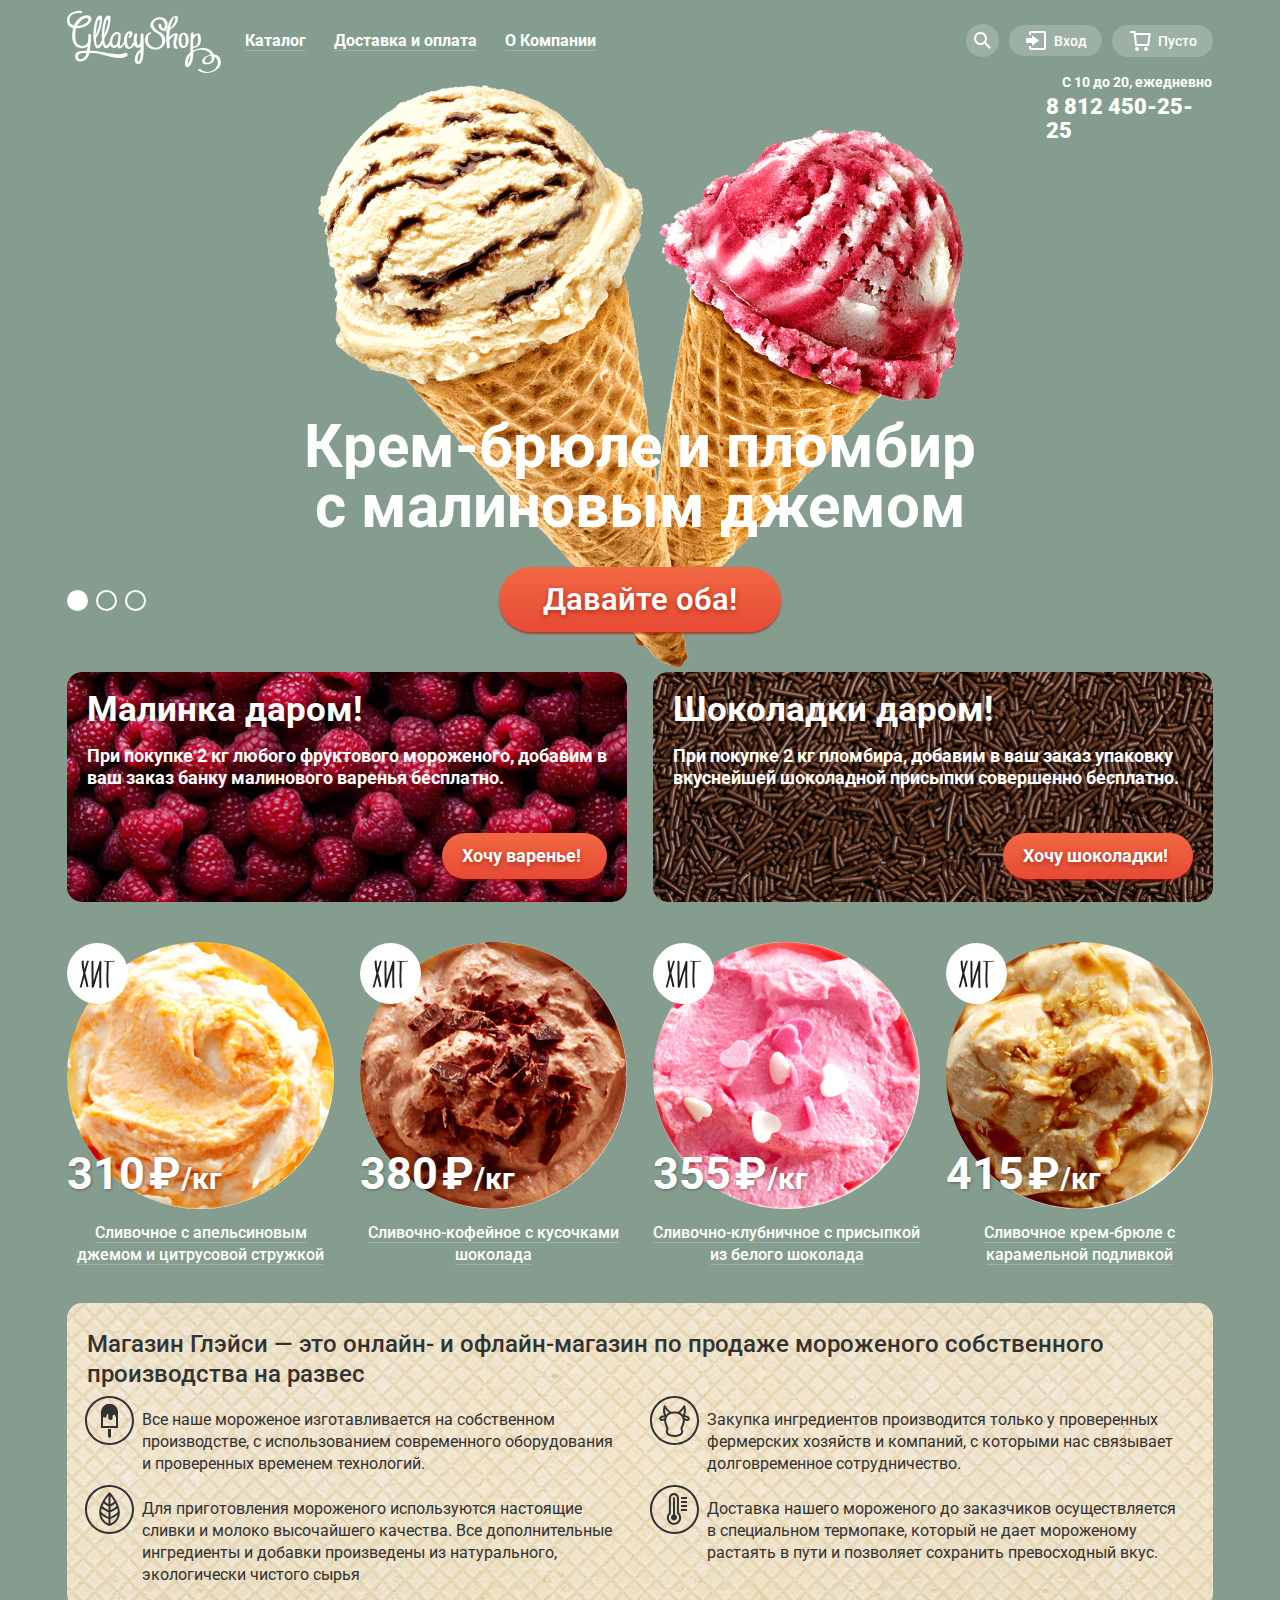
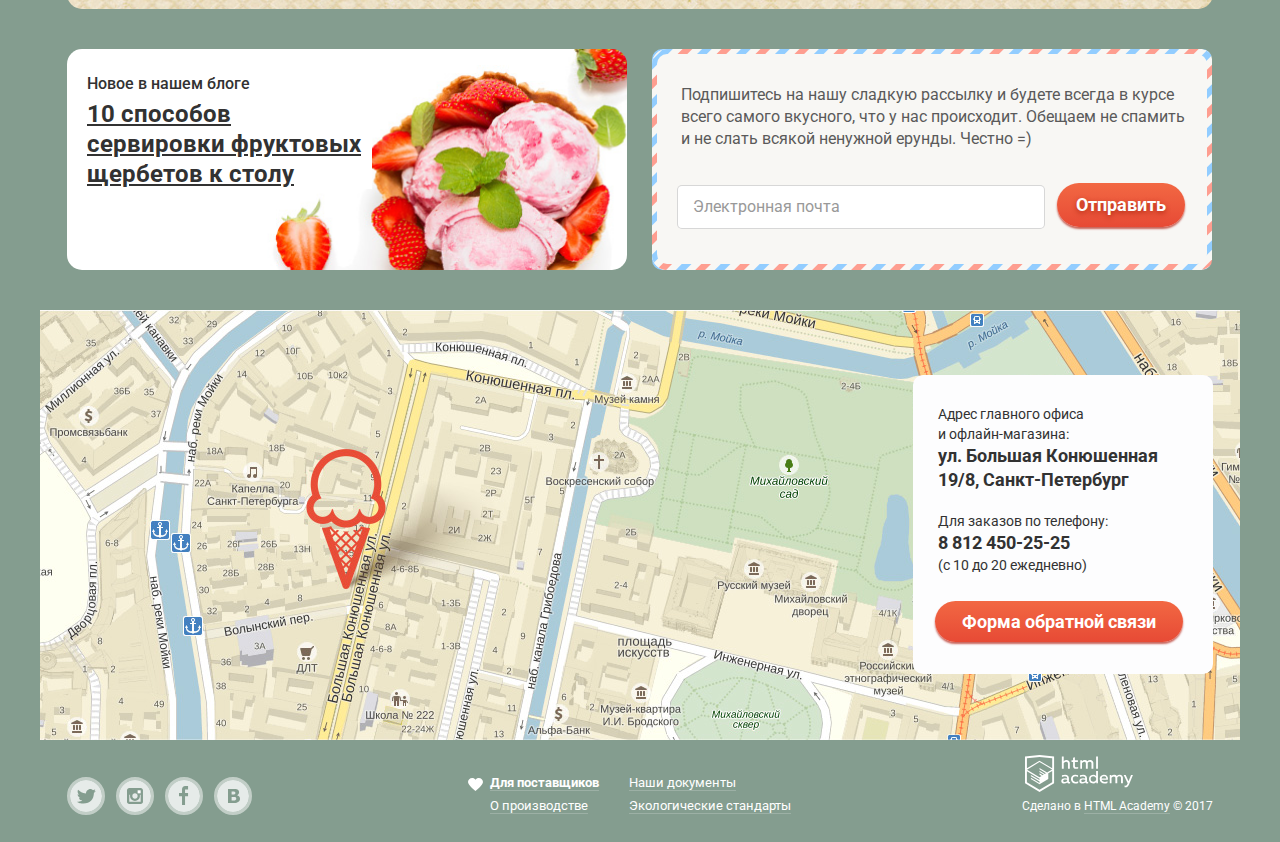
==== commit 5c9769ee: "Корректировки" ====
--- a/index.html
+++ b/index.html
@@ -5,8 +5,8 @@
   <meta charset="utf-8">
   <title>HTML Academy: Глейси</title>
   <link href="https://fonts.googleapis.com/css?family=Roboto:400,500,700&amp;subset=cyrillic" rel="stylesheet">
-  <link rel="stylesheet" href="css/normalize.css">
-  <link rel="stylesheet" href="css/style.css">
+  <link rel="stylesheet" href="css/normalize-mini.css">
+  <link rel="stylesheet" href="css/style-mini.css">
 </head>
 
 <body>
@@ -238,7 +238,7 @@
         </section>
         <section class="gllacy-info">
           <h2 class="gllacy-description">
-            Магазин Глэйси — это онлайн- и офлайн-магазин по продаже мороженого собственного
+            Магазин Глэйси &mdash; это онлайн- и офлайн-магазин по продаже мороженого собственного
             производства на развес
           </h2>
           <div class="gllacy-info-wrapper">
@@ -289,8 +289,6 @@
       <section class="map">
         <h2 class="visually-hidden">Карта</h2>
         <img src="img/map.jpg" width="1200" height="430" alt="ул. Большая Конюшенная 19/8, Санкт-Петербург">
-        <!--<iframe src="https://www.google.com/maps/embed?pb=!1m18!1m12!1m3!1d1998.6036253003151!2d30.32085871621117!3d59.9387191690541!2m3!1f0!2f0!3f0!3m2!1i1024!2i768!4f13.1!3m3!1m2!1s0x4696310fca145cc1%3A0x42b32648d8238007!2z0JHQvtC70YzRiNCw0Y8g0JrQvtC90Y7RiNC10L3QvdCw0Y8g0YPQuy4sIDE5LzgsINCh0LDQvdC60YIt0J_QtdGC0LXRgNCx0YPRgNCzLCAxOTExODY!5e0!3m2!1sru!2sru!4v1545830487442"
-          width="1200" height="430" allowfullscreen></iframe> -->
         <div class="forwarding-form-wrapper">
           <form class="forwarding-form" action="https://echo.htmlacademy.ru" method="post">
             <p>
@@ -377,7 +375,7 @@
           </div>
           <div class="footer-copyright">
             <div class="copyright-logo-wrapper">
-              <a href="https://htmlacademy.ru/intensive/htmlcss"><img src="img/logo-htmlacademy.svg" width="128" height="41" alt="Логотип Html Academy"></a>
+              <a href="https://htmlacademy.ru/intensive/htmlcss"><img src="img/logo-htmlacademy.svg" width="108" height="39" alt="Логотип Html Academy"></a>
             </div>
             <div class="producing-info">
               <p>Сделано в <a class="copyright-link" href="https://htmlacademy.ru/intensive/htmlcss">HTML Academy</a> © 2017</p>
@@ -407,7 +405,7 @@
     </div>
   </div>
 
-  <script src="js/popup.js"></script>
+  <script src="js/popup-mini.js"></script>
 
 </body>
 
--- a/css/style-mini.css
+++ b/css/style-mini.css
@@ -0,0 +1 @@
+body{margin:0;font-family:"Roboto",Arial,sans-serif;font-size:16px;line-height:22px;font-weight:400;color:#fff;background-color:#849d8f}img{max-width:100%;height:auto}a{cursor:pointer;color:#fff}.button{text-align:center;vertical-align:middle;cursor:pointer;font:inherit}.visually-hidden{position:absolute;width:1px;height:1px;margin:-1px;border:0;padding:0;clip:rect(0,0,0,0);overflow:hidden}.gllacy-wrapper{min-width:1200px;background-color:#849d8f;background-image:url(../img/big-icecream1.png);background-repeat:no-repeat;background-position:top 4.6% center;-webkit-transition:background-image 0.5s ease,background-color 0.5s ease;-o-transition:background-image 0.5s ease,background-color 0.5s ease;transition:background-image 0.5s ease,background-color 0.5s ease}.gllacy-wrapper::before,.gllacy-wrapper::after{content:"";visibility:hidden}.gllacy-wrapper::before{background-image:url(../img/big-icecreams2.png)}.gllacy-wrapper::after{background-image:url(../img/big-icecreams3.png)}.container{width:1146px;margin:0 auto;padding:0}.main-header{padding-top:10px}.main-navigation{display:-webkit-box;display:-webkit-flex;display:-ms-flexbox;display:flex;-webkit-box-orient:vertical;-webkit-box-direction:normal;-webkit-flex-direction:column;-ms-flex-direction:column;flex-direction:column;font-size:16px;line-height:18px;font-weight:700;color:#fff}.main-navigation-wrapper{display:-webkit-box;display:-webkit-flex;display:-ms-flexbox;display:flex;-webkit-box-align:start;-webkit-align-items:flex-start;-ms-flex-align:start;align-items:flex-start}.main-header-logo{width:154px;height:64px;margin:0;margin-right:10px}.site-navigation{display:-webkit-box;display:-webkit-flex;display:-ms-flexbox;display:flex;min-width:415px;padding:0;margin:0;margin-top:22px}.site-navigation li{padding:0;margin:0}.site-navigation li,.user-navigation li{list-style:none}.site-navigation a,.user-navigation a{color:#fff}.site-navigation a{width:100%;height:100%;padding:0 14px;text-decoration:none}.site-navigation a:hover{height:32px;padding:7px 14px;border-radius:20px;color:#323232;text-decoration:none;background-color:#f7f6f3}.site-navigation a:active{background-color:#ededed;-webkit-box-shadow:inset 0 2px 1px 0 #696969;box-shadow:inset 0 2px 1px 0 #696969}.site-navigation span{border-bottom:1px solid rgba(255,255,255,.2)}.site-navigation-link:hover>span{border-bottom:none;color:#323232}.catalog-items-list:hover>.products-link{color:#323232;border-bottom:none}.catalog-items-list{position:relative;padding:0;margin:0}.catalog-items-list:hover{color:#323232;background-color:#f7f6f3;border-radius:20px;padding:0;margin:0;padding-top:8px;padding-bottom:8px;margin-top:-7px;position:relative;z-index:10}.submenu-wrapper{display:none;background-color:transparent;position:absolute;top:100%;left:-5px}.catalog-items-list:hover>.submenu-wrapper{display:block}.new-products{display:-webkit-box;display:-webkit-flex;display:-ms-flexbox;display:flex;-webkit-box-orient:vertical;-webkit-box-direction:normal;-webkit-flex-direction:column;-ms-flex-direction:column;flex-direction:column;min-height:165px;margin:0;margin-top:5px;padding:0;padding-bottom:7px;width:144px;font-size:14px;font-weight:400;line-height:16px;color:#323232;background-color:#f8f7f4;border-radius:5px}.new-products a,.new-products li{padding:0;margin:0;text-decoration:none;background:none;color:#323232}.new-products li{width:144px;height:30px}.new-products a{display:block;padding-left:20px;padding-top:7px;padding-bottom:7px;width:125px;height:16px;border-bottom:none}.new-products li:first-child{position:relative;width:124px;padding-top:12px;padding-left:20px;font-size:14px;font-weight:700;line-height:16px}.new-products-heading::after{position:absolute;content:"";top:40px;left:5px;width:128px;height:1px;background-color:rgba(0,0,0,.1)}.new-products a:hover{background-color:#fbded7;color:#323232;border-radius:0;padding:0;margin:0;width:124px;height:16px;padding-left:20px;padding-top:7px;padding-bottom:7px}.new-products a:active{color:#323232;background-color:#f6b5a5;-webkit-box-shadow:none;box-shadow:none}.user-navigation{display:-webkit-box;display:-webkit-flex;display:-ms-flexbox;display:flex;padding:0;margin:0;margin-top:15px;margin-left:auto;font-size:14px;line-height:16px;font-weight:500}.user-navigation a{color:#fff;background-color:rgba(255,255,255,.2);text-decoration:none;display:-webkit-box;display:-webkit-flex;display:-ms-flexbox;display:flex;-webkit-box-pack:center;-webkit-justify-content:center;-ms-flex-pack:center;justify-content:center;-webkit-box-align:center;-webkit-align-items:center;-ms-flex-align:center;align-items:center}.search-unit{position:relative;margin-top:-1px}.search-unit:hover .search-link{background-color:#f8f7f4}.search-unit:hover path{fill:#323232}.search-unit:hover>.search-form-wrapper{display:block}.search-form,.login-form{margin-top:15px;border-radius:5px}.search-link{padding:8px;border-radius:50%}.search-link:hover path{fill:#323232}.search-link:hover{background-color:#f8f7f4}.search-form-wrapper{display:none;position:absolute;background-color:transparent;top:100%;right:0}.search-form{margin:0;margin-top:8px;background-color:#f8f7f4;padding:20px 15px;-webkit-box-shadow:0 20px 20px rgba(0,0,0,.4);box-shadow:0 20px 20px rgba(0,0,0,.4)}.search-form input,.login-form input{height:44px;font-size:14px;font-weight:700;line-height:24px;color:#323232}.search-form input{-webkit-box-sizing:border-box;box-sizing:border-box;min-width:310px;padding:10px;border:1px solid #d3d3d2;border-radius:5px;height:44px}.search-form input:hover,.login-form input:hover{-webkit-box-shadow:0 0 0 2px rgba(199,198,197,.52) inset;box-shadow:0 0 0 2px rgba(199,198,197,.52) inset}.search-form input:focus,.login-form input:focus{-webkit-box-shadow:0 0 0 2px rgba(210,204,228,.52) inset;box-shadow:0 0 0 2px rgba(210,204,228,.52) inset}.search-form input::-webkit-input-placeholder,.login-form input::-webkit-input-placeholder{color:#999;font-weight:400}.search-form input:-ms-input-placeholder,.login-form input:-ms-input-placeholder{color:#999;font-weight:400}.search-form input::-ms-input-placeholder,.login-form input::-ms-input-placeholder{color:#999;font-weight:400}.search-form input::placeholder,.login-form input::placeholder{color:#999;font-weight:400}.login-unit{position:relative}.login-unit:hover .login-link{color:#323232;background-color:#f8f7f4}.login-unit:hover path{fill:#323232}.login-unit:hover polygon{fill:#323232}.login-link{margin-left:10px;padding:6px 15px 6px 17px;border-radius:25px}.login-link svg{padding-right:7px}.login-link:hover path{fill:#323232}.login-link:hover polygon{fill:#323232}.login-form-wrapper{position:absolute;display:none;top:100%;right:0;z-index:1;background-color:transparent}.login-unit:hover>.login-form-wrapper{display:block}.login-form{margin:0;margin-top:8px;right:205px;top:50px;background-color:#f8f7f4;padding:0 20px;background-color:#f8f7f4;-webkit-box-shadow:0 20px 20px rgba(0,0,0,.4);box-shadow:0 20px 20px rgba(0,0,0,.4);border-radius:5px}.button-container{display:-webkit-box;display:-webkit-flex;display:-ms-flexbox;display:flex;-webkit-box-pack:justify;-webkit-justify-content:space-between;-ms-flex-pack:justify;justify-content:space-between;padding:15px 0}.login-form .button{height:44px;padding:0 25px;font:inherit;color:#fff;font-size:18px;font-weight:700;line-height:24px;text-align:center;vertical-align:middle;border-radius:30px;background-image:-webkit-gradient(linear,left bottom,right top,from(#e74a35),to(#f26843));background-image:-webkit-linear-gradient(left bottom,#e74a35,#f26843);background-image:-o-linear-gradient(left bottom,#e74a35,#f26843);background-image:linear-gradient(to right top,#e74a35,#f26843);border:none;-webkit-box-shadow:0 2px 0 0 rgba(172,16,0,.64);box-shadow:0 2px 0 0 rgba(172,16,0,.64)}.login-form .button:hover{background-image:-webkit-gradient(linear,left bottom,right top,from(#e74a35),to(#f26843));background-image:-webkit-linear-gradient(left bottom,#e74a35,#f26843);background-image:-o-linear-gradient(left bottom,#e74a35,#f26843);background-image:linear-gradient(to right top,#e74a35,#f26843);-webkit-box-shadow:0 2px 0 0 #ac1000;box-shadow:0 2px 0 0 #ac1000;opacity:.8}.login-form .button:active{background-image:-webkit-gradient(linear,left bottom,right top,from(#f26843),to(#e74a35));background-image:-webkit-linear-gradient(left bottom,#f26843,#e74a35);background-image:-o-linear-gradient(left bottom,#f26843,#e74a35);background-image:linear-gradient(to right top,#f26843,#e74a35);-webkit-box-shadow:inset 0 -2px 0 0 #942718;box-shadow:inset 0 -2px 0 0 #942718;opacity:.93}.login-form input{-webkit-box-sizing:border-box;box-sizing:border-box;min-width:240px;height:44px;padding:10px;margin-top:20px;border:1px solid #d3d3d2;border-radius:5px}.cart-link{margin-left:10px;padding:6px 16px 6px 18px;border-radius:25px}.cart-link svg{padding-right:7px}.login-password-info{display:-webkit-box;display:-webkit-flex;display:-ms-flexbox;display:flex;-webkit-box-orient:vertical;-webkit-box-direction:normal;-webkit-flex-direction:column;-ms-flex-direction:column;flex-direction:column;-webkit-box-ordinal-group:2;-webkit-order:1;-ms-flex-order:1;order:1;-webkit-box-align:start;-webkit-align-items:flex-start;-ms-flex-align:start;align-items:flex-start}.login-password-info a{font-size:13px;font-weight:400;line-height:24px;color:#323232;text-decoration:underline;text-decoration-color:#adacaa;background:none;padding:0;margin:0}.login-password-info a:hover{color:#e84d37;text-decoration:underline;text-decoration-color:#f9cdc4}.hours-and-telephone{margin-left:979px}.hours-and-telephone p{padding:0;margin:0}.opening-hours{margin-bottom:5px;padding-left:16px}.opening-hours p{font-size:14px;font-weight:700;line-height:16px}.order-telephone{margin-bottom:10px}.order-telephone p{font-size:22px;font-weight:700;line-height:24px}.slider{position:relative;padding-top:264px;text-align:center;color:#fff}.slider-controls{position:absolute;bottom:20px;left:0;z-index:20;font-size:0}.slider-controls label{display:inline-block;width:17px;height:17px;margin-right:8px;vertical-align:top;background-color:transparent;border:2px solid #fff;border-radius:50%;cursor:pointer}#btn-1:checked~.gllacy-wrapper{background-color:#849d8f;background-image:url(../img/big-icecream1.png)}#btn-2:checked~.gllacy-wrapper{background-color:#8996a6;background-image:url(../img/big-icecreams2.png)}#btn-3:checked~.gllacy-wrapper{background-color:#9d8b84;background-image:url(../img/big-icecreams3.png)}#btn-1:checked~.gllacy-wrapper #slide1,#btn-2:checked~.gllacy-wrapper #slide2,#btn-3:checked~.gllacy-wrapper #slide3{display:block}#btn-1:checked~.gllacy-wrapper label[for="btn-1"],#btn-2:checked~.gllacy-wrapper label[for="btn-2"],#btn-3:checked~.gllacy-wrapper label[for="btn-3"]{background-color:#fff}.slider-list{margin:0;padding:0;list-style:none}.slide{display:none}.slide-title{width:700px;margin:0 auto;margin-bottom:30px;font-size:60px;line-height:60px;font-weight:700}.slide-button{display:inline-block;padding:12px 44px;font-weight:600;font-size:31px;line-height:41px;text-align:center;color:#fff;vertical-align:top;text-decoration:none;text-shadow:0 2px 5px rgba(160,32,11,.76);background:#f26843;background:-webkit-gradient(linear,left top,left bottom,from(#f26843),to(#e74a35));background:-webkit-linear-gradient(top,#f26843 0%,#e74a35 100%);background:-o-linear-gradient(top,#f26843 0%,#e74a35 100%);background:linear-gradient(to bottom,#f26843 0%,#e74a35 100%);border-radius:50px;-webkit-box-shadow:0 2px 2px rgba(172,16,0,.64);box-shadow:0 2px 2px rgba(172,16,0,.64);border:none;cursor:pointer}.slide-button:hover{background:-webkit-gradient(linear,left top,left bottom,from(#f58669),to(#ec6f5e));background:-webkit-linear-gradient(top,#f58669 0%,#ec6f5e 100%);background:-o-linear-gradient(top,#f58669 0%,#ec6f5e 100%);background:linear-gradient(to bottom,#f58669 0%,#ec6f5e 100%);-webkit-box-shadow:0 2px 2px rgba(172,16,0,1);box-shadow:0 2px 2px rgba(172,16,0,1)}.slide-button:active{background:-webkit-gradient(linear,left top,left bottom,from(#d84732),to(#e1613e));background:-webkit-linear-gradient(top,#d84732 0%,#e1613e 100%);background:-o-linear-gradient(top,#d84732 0%,#e1613e 100%);background:linear-gradient(to bottom,#d84732 0%,#e1613e 100%);-webkit-box-shadow:inset 0 2px 2px rgba(172,16,0,1);box-shadow:inset 0 2px 2px rgba(172,16,0,1)}.banners-wrapper{display:-webkit-box;display:-webkit-flex;display:-ms-flexbox;display:flex;margin-top:40px}.banner{width:560px;min-height:230px;font:inherit;border-radius:15px}.banner h3{padding:0;padding-top:17px;margin:0;font-size:35px;line-height:41px;font-weight:700;padding-left:20px}.banner p{padding:0;margin:0;margin-top:15px;margin-bottom:44px;font-size:18px;line-height:22px;font-weight:700;padding-left:20px}.banner-button{display:block;padding:11px 20px;font-size:18px;line-height:24px;font-weight:700;border-radius:40px;border:none;text-decoration:none;text-shadow:0 2px 5px rgba(160,32,11,.76);background:#f26843;background:-webkit-gradient(linear,left top,left bottom,from(#f26843),to(#e74a35));background:-webkit-linear-gradient(top,#f26843 0%,#e74a35 100%);background:-o-linear-gradient(top,#f26843 0%,#e74a35 100%);background:linear-gradient(to bottom,#f26843 0%,#e74a35 100%);-webkit-box-shadow:0 2px 2px rgba(172,16,0,.64);box-shadow:0 2px 2px rgba(172,16,0,.64)}.banner-button:hover{background:-webkit-gradient(linear,left top,left bottom,from(#f58669),to(#ec6f5e));background:-webkit-linear-gradient(top,#f58669 0%,#ec6f5e 100%);background:-o-linear-gradient(top,#f58669 0%,#ec6f5e 100%);background:linear-gradient(to bottom,#f58669 0%,#ec6f5e 100%);-webkit-box-shadow:0 2px 2px rgba(172,16,0,1);box-shadow:0 2px 2px rgba(172,16,0,1)}.banner-button:active{background:-webkit-gradient(linear,left top,left bottom,from(#d84732),to(#e1613e));background:-webkit-linear-gradient(top,#d84732 0%,#e1613e 100%);background:-o-linear-gradient(top,#d84732 0%,#e1613e 100%);background:linear-gradient(to bottom,#d84732 0%,#e1613e 100%);-webkit-box-shadow:inset 0 2px 2px rgba(172,16,0,1);box-shadow:inset 0 2px 2px rgba(172,16,0,1)}.raspberry-banner .banner-button{margin-left:375px;width:125px}.raspberry-banner p{padding-right:20px}.chocolate-banner .banner-button{margin-left:350px;width:150px}.raspberry-banner{margin-right:auto;background-image:url(../img/raspberry.jpg);background-size:cover;background-repeat:no-repeat;background-position:center;background-color:#6b0006}.chocolate-banner{background-image:url(../img/chocolate.jpg);background-size:cover;background-repeat:no-repeat;background-position:center;background-color:#37170a}.catalog-promo{margin-top:40px}.gllacy-hits{display:-webkit-box;display:-webkit-flex;display:-ms-flexbox;display:flex;-webkit-box-pack:justify;-webkit-justify-content:space-between;-ms-flex-pack:justify;justify-content:space-between;padding:0;-webkit-flex-wrap:wrap;-ms-flex-wrap:wrap;flex-wrap:wrap}.gllacy-hits li{list-style:none;padding:0;margin:0}.catalog-item{position:relative}.hit{position:absolute;background-image:url(../img/hit.svg);top:-15px;width:61px;height:61px}.gllacy-info{width:1146px;padding-top:6px;margin-top:30px;margin-bottom:40px;font-size:16px;font-weight:400;line-height:22px;color:#323232;text-align:left;background-color:#ece2C9;background-image:url(../img/wafer.jpg);background-position:top center;background-repeat:repeat-x;border-radius:15px}.gllacy-info-wrapper{display:-webkit-box;display:-webkit-flex;display:-ms-flexbox;display:flex;-webkit-flex-wrap:wrap;-ms-flex-wrap:wrap;flex-wrap:wrap;width:1146px}.gllacy-description{padding-left:20px;font-size:24px;line-height:30px;font-weight:500}.gllacy-info-items{position:relative;width:480px;padding:0;padding-bottom:23px;margin:0;margin-left:80px}.icon-icecream,.icon-leaf{margin-left:75px}.icon-cow,.icon-termometr{margin-left:85px}.gllacy-info-items::before{position:absolute;content:"";width:49px;height:49px;top:-13px;left:-57px}.icon-icecream::before{background-image:url(../img/icon-icecream.svg);background-repeat:no-repeat;background-position:0 0}.icon-cow::before{background-image:url(../img/icon-cow.svg);background-repeat:no-repeat;background-position:0 0}.icon-leaf::before{background-image:url(../img/icon-leaf.svg);background-repeat:no-repeat;background-position:0 0}.icon-termometr::before{background-image:url(../img/icon-termometr.svg);background-repeat:no-repeat;background-position:0 0}.gllacy-blog{display:-webkit-box;display:-webkit-flex;display:-ms-flexbox;display:flex;width:1146px;margin-bottom:40px}.blog-news{padding-left:20px;margin-right:25px;width:540px;color:#323232;background-image:url(../img/strawberry-background.jpg);background-position:top left;background-repeat:no-repeat;border-radius:15px;background-color:#fff;background-size:cover}.news-container{display:-webkit-box;display:-webkit-flex;display:-ms-flexbox;display:flex;-webkit-box-orient:vertical;-webkit-box-direction:normal;-webkit-flex-direction:column;-ms-flex-direction:column;flex-direction:column;width:285px;padding-top:6px;min-height:215px}.blog-news h3{padding:0;padding-top:18px;padding-bottom:4px;margin:0;font-size:16px;font-weight:500;line-height:22px;text-align:left}.blog-news a{font-size:24px;font-weight:700;line-height:30px;text-align:left;color:#323232;background-color:#fff}.blog-news a:hover,.blog-news a:active{color:#e84d37;background-color:#fff}.email-subscribing{background-image:url(../img/mail-background.svg);background-repeat:repeat;border-radius:10px;background-color:#92cdff;background-size:cover}.subscribing-container{display:-webkit-box;display:-webkit-flex;display:-ms-flexbox;display:flex;-webkit-box-orient:vertical;-webkit-box-direction:normal;-webkit-flex-direction:column;-ms-flex-direction:column;flex-direction:column;min-width:510px;width:506px;min-height:150px;padding:30px 20px;margin:5px;font-size:16px;font-weight:400;line-height:22px;color:#5a5a5a;background-color:#f8f7f4;border-radius:10px}.subscribing-container p{padding:0;padding-left:4px;margin:0}.newsletter-form input{-webkit-box-sizing:border-box;box-sizing:border-box;min-width:368px;height:44px;padding:10px 15px;margin-top:35px;font:inherit;font-size:16px;font-weight:700;line-height:24px;color:#323232;background-color:#fff;border:1px solid rgba(178,178,178,.52);border-radius:5px}.newsletter-form input::-webkit-input-placeholder{font-weight:400;color:#999}.newsletter-form input:-ms-input-placeholder{font-weight:400;color:#999}.newsletter-form input::-ms-input-placeholder{font-weight:400;color:#999}.newsletter-form input::placeholder{font-weight:400;color:#999}.newsletter-button{padding:10px 19px;margin-left:8px;margin-top:-7px;text-align:center;vertical-align:middle;cursor:pointer;font:inherit;font-size:18px;line-height:24px;font-weight:700;color:#fefefe;border-radius:30px;border:none;text-shadow:0 2px 5px rgba(160,32,11,.76);background:#f26843;background:-webkit-gradient(linear,left top,left bottom,from(#f26843),to(#e74a35));background:-webkit-linear-gradient(top,#f26843 0%,#e74a35 100%);background:-o-linear-gradient(top,#f26843 0%,#e74a35 100%);background:linear-gradient(to bottom,#f26843 0%,#e74a35 100%);-webkit-box-shadow:0 2px 2px rgba(172,16,0,.64);box-shadow:0 2px 2px rgba(172,16,0,.64)}.newsletter-button:hover{background:-webkit-gradient(linear,left top,left bottom,from(#f58669),to(#ec6f5e));background:-webkit-linear-gradient(top,#f58669 0%,#ec6f5e 100%);background:-o-linear-gradient(top,#f58669 0%,#ec6f5e 100%);background:linear-gradient(to bottom,#f58669 0%,#ec6f5e 100%);-webkit-box-shadow:0 2px 2px rgba(172,16,0,1);box-shadow:0 2px 2px rgba(172,16,0,1)}.newsletter-button:active{background:-webkit-gradient(linear,left top,left bottom,from(#d84732),to(#e1613e));background:-webkit-linear-gradient(top,#d84732 0%,#e1613e 100%);background:-o-linear-gradient(top,#d84732 0%,#e1613e 100%);background:linear-gradient(to bottom,#d84732 0%,#e1613e 100%);-webkit-box-shadow:inset 0 2px 2px rgba(172,16,0,1);box-shadow:inset 0 2px 2px rgba(172,16,0,1)}.newsletter-form input:hover{-webkit-box-shadow:0 0 0 2px rgba(199,198,197,.52) inset;box-shadow:0 0 0 2px rgba(199,198,197,.52) inset}.newsletter-form input:focus{-webkit-box-shadow:0 0 0 2px rgba(210,204,228,.52) inset;box-shadow:0 0 0 2px rgba(210,204,228,.52) inset}.map{width:100%;height:430px;position:relative;display:-webkit-box;display:-webkit-flex;display:-ms-flexbox;display:flex;width:1200px;height:430px;margin:0;margin-left:-27px;padding:0;background-color:#c0ecae}.forwarding-form-wrapper{position:absolute;top:65px;right:27px}.forwarding-form{border-radius:10px;width:270px;padding:15px;font:inherit;font-size:14px;line-height:20px;font-weight:400;color:#323232;background-color:#fdfdfe}.forwarding-form p{padding-bottom:5px;padding-left:10px}.forwarding-form span{font-size:18px;line-height:24px;font-weight:700}.forwarding-button-wrapper{margin-top:30px;margin-bottom:25px}.forwarding-button{padding:10px 27px;margin-left:7px;font-size:18px;line-height:24px;font-weight:700;text-decoration:none;background:#f26843;background:-webkit-gradient(linear,left top,left bottom,from(#f26843),to(#e74a35));background:-webkit-linear-gradient(top,#f26843 0%,#e74a35 100%);background:-o-linear-gradient(top,#f26843 0%,#e74a35 100%);background:linear-gradient(to bottom,#f26843 0%,#e74a35 100%);border-radius:50px;-webkit-box-shadow:0 2px 2px rgba(172,16,0,.64);box-shadow:0 2px 2px rgba(172,16,0,.64)}.forwarding-button:hover{background:-webkit-gradient(linear,left top,left bottom,from(#f58669),to(#ec6f5e));background:-webkit-linear-gradient(top,#f58669 0%,#ec6f5e 100%);background:-o-linear-gradient(top,#f58669 0%,#ec6f5e 100%);background:linear-gradient(to bottom,#f58669 0%,#ec6f5e 100%);-webkit-box-shadow:0 2px 2px rgba(172,16,0,1);box-shadow:0 2px 2px rgba(172,16,0,1)}.forwarding-button:active{background:-webkit-gradient(linear,left top,left bottom,from(#d84732),to(#e1613e));background:-webkit-linear-gradient(top,#d84732 0%,#e1613e 100%);background:-o-linear-gradient(top,#d84732 0%,#e1613e 100%);background:linear-gradient(to bottom,#d84732 0%,#e1613e 100%);-webkit-box-shadow:inset 0 2px 2px rgba(172,16,0,1);box-shadow:inset 0 2px 2px rgba(172,16,0,1)}.main-footer .container{display:-webkit-box;display:-webkit-flex;display:-ms-flexbox;display:flex;-webkit-box-pack:justify;-webkit-justify-content:space-between;-ms-flex-pack:justify;justify-content:space-between;-webkit-box-align:end;-webkit-align-items:flex-end;-ms-flex-align:end;align-items:flex-end;padding-bottom:27px;color:#fff}.inner-footer{position:relative}.inner-footer::before{position:absolute;content:"";top:0;width:1146px;height:1px;background-color:rgba(255,255,255,.3)}.footer-social{display:-webkit-box;display:-webkit-flex;display:-ms-flexbox;display:flex;-webkit-box-align:center;-webkit-align-items:center;-ms-flex-align:center;align-items:center;width:267px;padding:0;margin:0}.footer-social li{padding:0;margin:0}.footer-social li,.footer-menu li{list-style:none}.social-button{display:-webkit-box;display:-webkit-flex;display:-ms-flexbox;display:flex;margin-right:11px;border:3px solid rgba(255,255,255,.5);border-radius:50%}.social-button path{fill:#e6ebe9}.social-button:hover path{fill:#fff;-webkit-transition:fill 1s;-o-transition:fill 1s;transition:fill 1s}.social-button:active path{fill:#e9e9e9}.social-button:hover{border:3px solid rgba(255,255,255,.7);border-radius:50%}.social-button:active{border:3px solid rgba(255,255,255,.7);border-radius:50%}.footer-menu{display:-webkit-box;display:-webkit-flex;display:-ms-flexbox;display:flex;-webkit-box-align:center;-webkit-align-items:center;-ms-flex-align:center;align-items:center;width:560px;margin:0;padding:0;padding-left:140px;font-size:13px;font-weight:400;line-height:18px}.footer-menu li:first-child{padding-bottom:5px}.footer-menu a{text-decoration:none;border-bottom:1px solid rgba(255,255,255,.2);color:#fff;margin-left:30px}.footer-menu a:hover{color:#ffbc9e;border-bottom:1px solid #a7a294}.footer-menu a:active{color:#ffbc9e}.for-suppliers{position:relative}.for-suppliers::before{position:absolute;content:"";top:3px;left:-22px;width:15px;height:13px;background-image:url(../img/heart.svg);background-position:0 0}.first-column,.second-column{display:-webkit-box;display:-webkit-flex;display:-ms-flexbox;display:flex;-webkit-box-orient:vertical;-webkit-box-direction:normal;-webkit-flex-direction:column;-ms-flex-direction:column;flex-direction:column;padding:0;margin:0}.first-column{margin-left:-9px}.first-column li,.second-column li{padding:0;margin:0}.footer-copyright{display:-webkit-box;display:-webkit-flex;display:-ms-flexbox;display:flex;-webkit-box-orient:vertical;-webkit-box-direction:normal;-webkit-flex-direction:column;-ms-flex-direction:column;flex-direction:column;width:200px;margin-top:7px;font-size:12px;font-weight:400;line-height:18px}.footer-copyright img{padding-top:8px;padding-left:8px}.copyright-link{text-decoration:none;border-bottom:1px solid rgba(255,255,255,.2)}.copyright-link:hover{border-bottom:1px solid #a7a294}.producing-info{-webkit-align-self:flex-end;-ms-flex-item-align:end;align-self:flex-end}.producing-info p{padding:0;margin:0}.footer-copyright a{color:inherit}.footer-copyright a:hover,.footer-copyright a:active{color:#ffbc9e}@-webkit-keyframes bounce{0%{-webkit-transform:translateY(-2000px);transform:translateY(-2000px)}70%{-webkit-transform:translateY(30px);transform:translateY(30px)}90%{-webkit-transform:translateY(-10px);transform:translateY(-10px)}100%{-webkit-transform:translateY(0);transform:translateY(0)}}@-o-keyframes bounce{0%{-o-transform:translateY(-2000px);transform:translateY(-2000px)}70%{-o-transform:translateY(30px);transform:translateY(30px)}90%{-o-transform:translateY(-10px);transform:translateY(-10px)}100%{-o-transform:translateY(0);transform:translateY(0)}}@keyframes bounce{0%{-webkit-transform:translateY(-2000px);-o-transform:translateY(-2000px);transform:translateY(-2000px)}70%{-webkit-transform:translateY(30px);-o-transform:translateY(30px);transform:translateY(30px)}90%{-webkit-transform:translateY(-10px);-o-transform:translateY(-10px);transform:translateY(-10px)}100%{-webkit-transform:translateY(0);-o-transform:translateY(0);transform:translateY(0)}}@-webkit-keyframes shake{0%,100%{-webkit-transform:translateX(0);transform:translateX(0)}10%,30%,50%,70%,90%{-webkit-transform:translateX(-10px);transform:translateX(-10px)}20%,40%,60%,80%{-webkit-transform:translateX(10px);transform:translateX(10px)}}@-o-keyframes shake{0%,100%{-o-transform:translateX(0);transform:translateX(0)}10%,30%,50%,70%,90%{-o-transform:translateX(-10px);transform:translateX(-10px)}20%,40%,60%,80%{-o-transform:translateX(10px);transform:translateX(10px)}}@keyframes shake{0%,100%{-webkit-transform:translateX(0);-o-transform:translateX(0);transform:translateX(0)}10%,30%,50%,70%,90%{-webkit-transform:translateX(-10px);-o-transform:translateX(-10px);transform:translateX(-10px)}20%,40%,60%,80%{-webkit-transform:translateX(10px);-o-transform:translateX(10px);transform:translateX(10px)}}.modal{position:fixed;display:none;z-index:10}.modal-show{display:block;-webkit-animation:bounce 0.6s;-o-animation:bounce 0.6s;animation:bounce 0.6s}.modal-error{-webkit-animation:shake 1s;-o-animation:shake 1s;animation:shake 1s}.modal-feedback{top:340px;left:50%;width:430px;margin-left:-240px;padding:20px 25px;background-color:#f8f7f4;border-radius:10px}.modal-close{position:absolute;top:15px;right:15px;width:18px;height:17px;font-size:0;border:0;background:none;cursor:pointer}.modal-close::before,.modal-close::after{content:"";top:7px;left:-5px;position:absolute;width:23px;height:2px;background-color:#231f20}.modal-close::before{-webkit-transform:rotate(45deg);-ms-transform:rotate(45deg);-o-transform:rotate(45deg);transform:rotate(45deg)}.modal-close::after{-webkit-transform:rotate(-45deg);-ms-transform:rotate(-45deg);-o-transform:rotate(-45deg);transform:rotate(-45deg)}.modal-feedback p{padding:0;margin:0;font-size:24px;font-weight:500;line-height:28px;color:#323232}.feedback-form{display:-webkit-box;display:-webkit-flex;display:-ms-flexbox;display:flex;-webkit-box-orient:vertical;-webkit-box-direction:normal;-webkit-flex-direction:column;-ms-flex-direction:column;flex-direction:column}.feedback-form button{padding:10px 23px;margin-top:20px;margin-bottom:5px;-webkit-align-self:flex-end;-ms-flex-item-align:end;align-self:flex-end;text-align:center;vertical-align:middle;font-size:18px;line-height:24px;font-weight:700;color:#fefefe;border-radius:30px;background-image:-webkit-gradient(linear,left bottom,right top,from(#e74a35),to(#f26843));background-image:-webkit-linear-gradient(left bottom,#e74a35,#f26843);background-image:-o-linear-gradient(left bottom,#e74a35,#f26843);background-image:linear-gradient(to right top,#e74a35,#f26843);border:none;-webkit-box-shadow:0 2px 0 0 rgba(172,16,0,.64);box-shadow:0 2px 0 0 rgba(172,16,0,.64)}.feedback-form .button:hover{background-image:-webkit-gradient(linear,left bottom,right top,from(#e74a35),to(#f26843));background-image:-webkit-linear-gradient(left bottom,#e74a35,#f26843);background-image:-o-linear-gradient(left bottom,#e74a35,#f26843);background-image:linear-gradient(to right top,#e74a35,#f26843);-webkit-box-shadow:0 2px 0 0 #ac1000;box-shadow:0 2px 0 0 #ac1000;opacity:.8}.feedback-form .button:active{background-image:-webkit-gradient(linear,left bottom,right top,from(#f26843),to(#e74a35));background-image:-webkit-linear-gradient(left bottom,#f26843,#e74a35);background-image:-o-linear-gradient(left bottom,#f26843,#e74a35);background-image:linear-gradient(to right top,#f26843,#e74a35);opacity:.93;-webkit-box-shadow:inset 0 -2px 0 0 #942718;box-shadow:inset 0 -2px 0 0 #942718}.feedback-form input{-webkit-box-sizing:border-box;box-sizing:border-box;min-width:265px;height:44px;padding:10px;margin-top:20px;font-size:16px;font-weight:700;line-height:24px;border-radius:5px;border:1px solid rgba(178,178,178,.52)}.feedback-form input::-webkit-input-placeholder{font-weight:400}.feedback-form input:-ms-input-placeholder{font-weight:400}.feedback-form input::-ms-input-placeholder{font-weight:400}.feedback-form input::placeholder{font-weight:400}.feedback-form input:hover{-webkit-box-shadow:0 0 0 2px rgba(199,198,197,.52) inset;box-shadow:0 0 0 2px rgba(199,198,197,.52) inset}.feedback-form input:focus{-webkit-box-shadow:0 0 0 2px rgba(210,204,228,.52) inset;box-shadow:0 0 0 2px rgba(210,204,228,.52) inset}.feedback-form textarea{min-width:400px;height:135px;padding:10px 15px;margin-top:20px;font-size:16px;font-weight:700;line-height:24px;border-radius:5px;resize:none;border:1px solid rgba(178,178,178,.52)}.feedback-form textarea::-webkit-input-placeholder{font-weight:400}.feedback-form textarea:-ms-input-placeholder{font-weight:400}.feedback-form textarea::-ms-input-placeholder{font-weight:400}.feedback-form textarea::placeholder{font-weight:400}.feedback-form textarea:hover{min-width:398px;min-height:133px;-webkit-box-shadow:0 0 0 2px rgba(199,198,197,.52) inset;box-shadow:0 0 0 2px rgba(199,198,197,.52) inset}.feedback-form textarea:focus{min-width:398px;height:133px;-webkit-box-shadow:0 0 0 2px rgba(210,204,228,.52) inset;box-shadow:0 0 0 2px rgba(210,204,228,.52) inset}.catalog-items-list .active{padding:7px 14px;color:#fff;background-color:#d07058;border-radius:20px;text-decoration:none}.new-products .active{padding:0;color:#fff;background-color:#d07058;border-radius:0;padding-left:19px;padding-top:7px;padding-bottom:7px;width:125px;height:16px;border-bottom:none}.search-form-container,.login-form-container{font-size:13px;font-weight:400;line-height:16px;color:#323232;background-color:#f8f7f4}.price-for-kg span{color:#999}.cart-unit{position:relative}.cart-unit .cart-link{color:#323232;background-color:#f7f6f3}.cart-unit:hover .cart-form-wrapper{display:block}.cart-form-wrapper{display:none;position:absolute;z-index:1;top:100%;right:0}.cart-form{min-width:510px;margin-top:9px;padding:15px;font-size:13px;font-weight:400;line-height:16px;color:#323232;background-color:#f8f7f4;border-radius:5px}.cart-form-container{display:-webkit-box;display:-webkit-flex;display:-ms-flexbox;display:flex;-webkit-box-orient:vertical;-webkit-box-direction:normal;-webkit-flex-direction:column;-ms-flex-direction:column;flex-direction:column}.products-table{position:relative}.products-table::after{content:"";position:absolute;top:115px;left:0;width:510px;height:1px;background-color:#999}.price-for-kg{color:#999}.product-row{display:-webkit-box;display:-webkit-flex;display:-ms-flexbox;display:flex;-webkit-box-align:center;-webkit-align-items:center;-ms-flex-align:center;align-items:center;margin-bottom:15px}.product-row td:first-child{padding-right:6px}.product-row td:nth-child(2){padding-right:10px}.product-row td:nth-child(3){padding-right:28px}.product-row td:nth-child(4){padding-right:25px}.product-row td:nth-child(5){padding-right:20px}.cart-form .closing-button{position:relative;font-size:0;border:0;background:none;cursor:pointer;width:12px;height:12px}.cart-form .closing-button::before,.cart-form .closing-button::after{content:"";top:5px;left:-1px;position:absolute;width:15px;height:1px;background-color:#323232}.closing-button::before{-webkit-transform:rotate(45deg);-ms-transform:rotate(45deg);-o-transform:rotate(45deg);transform:rotate(45deg)}.cart-form .closing-button::after{-webkit-transform:rotate(-45deg);-ms-transform:rotate(-45deg);-o-transform:rotate(-45deg);transform:rotate(-45deg)}.cart-form-container .button{-webkit-align-self:flex-end;-ms-flex-item-align:end;align-self:flex-end;padding:10px 15px;font-size:18px;line-height:24px;font-weight:700;color:#fefefe;text-align:center;vertical-align:middle;border-radius:30px;background-image:-webkit-gradient(linear,left bottom,right top,from(#e74a35),to(#f26843));background-image:-webkit-linear-gradient(left bottom,#e74a35,#f26843);background-image:-o-linear-gradient(left bottom,#e74a35,#f26843);background-image:linear-gradient(to right top,#e74a35,#f26843);border:none;-webkit-box-shadow:0 2px 0 0 rgba(172,16,0,.64);box-shadow:0 2px 0 0 rgba(172,16,0,.64)}.cart-form-container .button:hover{background-image:-webkit-gradient(linear,left bottom,right top,from(#e74a35),to(#f26843));background-image:-webkit-linear-gradient(left bottom,#e74a35,#f26843);background-image:-o-linear-gradient(left bottom,#e74a35,#f26843);background-image:linear-gradient(to right top,#e74a35,#f26843);opacity:.8;-webkit-box-shadow:0 2px 0 0 #ac1000;box-shadow:0 2px 0 0 #ac1000}.cart-form-container .button:active{background-image:-webkit-gradient(linear,left bottom,right top,from(#f26843),to(#e74a35));background-image:-webkit-linear-gradient(left bottom,#f26843,#e74a35);background-image:-o-linear-gradient(left bottom,#f26843,#e74a35);background-image:linear-gradient(to right top,#f26843,#e74a35);opacity:.93;-webkit-box-shadow:inset 0 -2px 0 0 #942718;box-shadow:inset 0 -2px 0 0 #942718}.product-row img{border-radius:50%}.cart-sum{-webkit-align-self:flex-end;-ms-flex-item-align:end;align-self:flex-end;font-size:15px;font-weight:700;line-height:18px}.breadcrumbs{display:-webkit-box;display:-webkit-flex;display:-ms-flexbox;display:flex;width:267px;padding:0;margin:0;margin-top:-29px;font-size:14px;font-weight:400;line-height:16px}.breadcrumbs li{list-style:none;margin-right:20px}.breadcrumbs a{position:relative;color:#fff;text-decoration:none;border-bottom:1px solid #a1b5a9}.breadcrumbs a::before{content:"";position:absolute;width:10px;height:10px;background-color:#849d8f;z-index:1;top:0;right:-18px;-webkit-box-shadow:1px 1px 0 1px white;box-shadow:1px 1px 0 1px white;border-radius:50px 0 0 0;-webkit-transform:translateX(-5px) translateY(3px) rotate(-45deg) scale(.35);-ms-transform:translateX(-5px) translateY(3px) rotate(-45deg) scale(.35);-o-transform:translateX(-5px) translateY(3px) rotate(-45deg) scale(.35);transform:translateX(-5px) translateY(3px) rotate(-45deg) scale(.35)}.breadcrumbs a::after{content:"";position:absolute;width:10px;height:10px;background-color:#849d8f;z-index:1;top:0;right:-22px;-webkit-box-shadow:1px 1px 0 1px white;box-shadow:1px 1px 0 1px white;border-radius:50px 0 0 0;-webkit-transform:translateX(-5px) translateY(3px) rotate(-45deg) scale(.35);-ms-transform:translateX(-5px) translateY(3px) rotate(-45deg) scale(.35);-o-transform:translateX(-5px) translateY(3px) rotate(-45deg) scale(.35);transform:translateX(-5px) translateY(3px) rotate(-45deg) scale(.35)}.breadcrumbs a:hover,.breadcrumps a:active{color:#ffbc9e;border-bottom:1px solid #a7a294}.breadcrumbs-current a{text-decoration:none}.page-title{padding:0;margin:0;margin-top:5px;width:560px;font-size:35px;font-weight:700;line-height:41px}.filters{margin-top:13px;margin-bottom:35px;padding-bottom:5px}.filter-form label,.filter-button{font:inherit;font-size:16px;line-height:18px;font-weight:500}.filter-row-1{display:-webkit-box;display:-webkit-flex;display:-ms-flexbox;display:flex;margin-bottom:5px}.filter{margin-right:15px}.filter p{padding:0;margin:0;padding-top:13px;padding-bottom:5px;margin-left:15px;font:inherit;font-size:14px;line-height:16px;font-weight:500}.sorting-filter-wrapper{position:relative;-webkit-appearance:none;-moz-appearance:none;-ms-appearance:none;appearance:none;margin:0;padding:0;padding-left:15px;padding-right:20px;border:0;border-radius:40px;font-size:16px;line-height:18px;background:rgba(171,188,178,.8);cursor:pointer;z-index:3;color:#fff}.sorting-filter-wrapper::after{content:"";position:absolute;top:13px;right:17px;width:0;height:0;border:5px solid #fff;border-bottom-width:0;border-left-color:transparent;border-right-color:transparent;cursor:pointer;border-top:11px solid #fff;z-index:4}.sorting-filter-wrapper:hover::after{content:"";position:absolute;top:13px;right:17px;width:0;height:0;border:5px solid #000;border-bottom-width:0;border-left-color:transparent;border-right-color:transparent;cursor:pointer;border-top:11px solid #000;z-index:4}.sorting-filter-wrapper select{position:relative;margin:0;padding:9px 5px 9px 0;width:160px;color:#fff;background:transparent;outline:none;cursor:pointer;border:0;-webkit-appearance:none;-moz-appearance:none;appearance:none}.sorting-filter-wrapper select::-ms-expand{display:none}.sorting-filter-wrapper:hover select{color:#323232;font-weight:500}.filter-range{color:#fff;margin-right:15px;-webkit-align-self:flex-end;-ms-flex-item-align:end;align-self:flex-end}.filter-range-title{padding:0;margin:0;font:inherit;font-size:14px;line-height:16px;font-weight:500}.price-controls{position:relative;font-size:0}.price-controls .min-price,.price-controls .max-price{width:90px;padding-left:65px}.range-controls-wrapper{border-radius:40px;background-color:rgba(171,188,178,.8)}.range-controls{position:relative;padding:16px 20px}.range-controls .scale{width:176px;height:4px;background:rgba(255,255,255,.3)}.range-controls .bar{width:100px;height:4px;margin-left:20px;background:#fff}.range-toggle{position:absolute;top:7px;width:4px;height:4px;background:#ababab;border:8px solid #fff;border-radius:50%;-webkit-box-shadow:0 2px 1px 0 rgba(0,1,1,.2);box-shadow:0 2px 1px 0 rgba(0,1,1,.2);cursor:pointer}.range-toggle:hover{-webkit-transform:scale(1.1);-ms-transform:scale(1.1);-o-transform:scale(1.1);transform:scale(1.1)}.range-toggle-min{left:15%}.range-toggle-max{left:60%}.fat-filter-wrapper{display:-webkit-box;display:-webkit-flex;display:-ms-flexbox;display:flex;background-color:rgba(171,188,178,.8);border-radius:20px;padding:7px 8px 7px 5px}.fat-filter-wrapper input{display:none}.fat-filter-wrapper label{position:relative;cursor:pointer;padding-left:40px;margin-right:10px}.fat-filter-wrapper label::before,.fat-filter-wrapper label::after{content:"";position:absolute;top:0;left:-20px;border-radius:50%;width:16px;height:16px;margin-left:30px}.fat-filter-wrapper label::before{border:3px solid rgba(255,255,255,.8)}.fat-filter-wrapper label:hover::before{border:3px solid rgba(255,255,255,1)}.fat-filter-wrapper label:disabled::before{border:3px solid rgba(255,255,255,.4)}.fat-filter-wrapper label::after{width:22px;height:22px;background-color:rgba(255,255,255,.8);-webkit-transform:scale(0);-ms-transform:scale(0);-o-transform:scale(0);transform:scale(0)}.fat-filter-wrapper label:hover::after{background-color:rgba(255,255,255,1)}.fat-filter-wrapper label:disabled::after{background-color:rgba(255,255,255,.4)}.fat-filter-wrapper input:checked~label::after{-webkit-transform:scale(.4);-ms-transform:scale(.4);-o-transform:scale(.4);transform:scale(.4)}.filter-row-2{display:-webkit-box;display:-webkit-flex;display:-ms-flexbox;display:flex}.filler-filter-wrapper{display:-webkit-box;display:-webkit-flex;display:-ms-flexbox;display:flex;background-color:rgba(171,188,178,.8);border-radius:20px;padding:7px}.filler-filter-wrapper input{display:none}.filler-filter-wrapper label{position:relative;cursor:pointer;padding-left:42px;margin-right:11px}.filler-filter-wrapper label::before,.filler-filter-wrapper label::after{content:"";position:absolute;top:0;left:-20px;width:16px;height:16px;margin-left:30px;border:2px solid #e6ebe9;border-radius:3px}.filler-filter-wrapper label:hover::before,.filler-filter-wrapper label:hover::after{border:2px solid #fff}.filler-filter-wrapper label:disabled::before,.filler-filter-wrapper label:disabled::after{border:2px solid rgba(255,255,255,.4)}.filler-filter-wrapper input:checked~label::after{width:14px;height:7px;border:4px solid rgba(255,255,255,.8);border-top:none;border-right:none;border-radius:0;-webkit-transform:rotate(-45deg) translateX(2px) translateY(5px);-ms-transform:rotate(-45deg) translateX(2px) translateY(5px);-o-transform:rotate(-45deg) translateX(2px) translateY(5px);transform:rotate(-45deg) translateX(2px) translateY(5px)}.filler-filter-wrapper input:checked~label:hover::after{border:4px solid #fff;border-top:none;border-right:none;-webkit-transform:rotate(-45deg) translateX(2px) translateY(5px);-ms-transform:rotate(-45deg) translateX(2px) translateY(5px);-o-transform:rotate(-45deg) translateX(2px) translateY(5px);transform:rotate(-45deg) translateX(2px) translateY(5px)}.filters-button-wrapper{-webkit-align-self:flex-end;-ms-flex-item-align:end;align-self:flex-end}.filter-button{padding:9px 28px;color:#fbfcfb;background-color:#9cb0a4;border:none;border-radius:20px;-webkit-box-shadow:inset 0 0 0 2px #fff;box-shadow:inset 0 0 0 2px #fff}.filter-button:hover{color:#323232;background-color:#fbfcfb}.filter-button:active{color:#323232;background-color:#eaeaea;-webkit-box-shadow:inset 0 2px 1px 0 rgba(0,0,0,.65);box-shadow:inset 0 2px 1px 0 rgba(0,0,0,.65)}.catalog{margin-bottom:50px}.catalog-list{display:-webkit-box;display:-webkit-flex;display:-ms-flexbox;display:flex;-webkit-flex-wrap:wrap;-ms-flex-wrap:wrap;flex-wrap:wrap;-webkit-box-pack:justify;-webkit-justify-content:space-between;-ms-flex-pack:justify;justify-content:space-between;width:1146px;margin:0 auto;padding:0}.catalog-list li{list-style:none}.catalog-item{display:-webkit-box;display:-webkit-flex;display:-ms-flexbox;display:flex;width:267px;margin-bottom:30px}.catalog-item-preview{position:relative;margin-bottom:7px}.catalog-item-preview img{border-radius:50%;position:relative}.catalog-link-wrapper{margin-top:7px;text-align:center;position:relative;z-index:10}.catalog-item-link{color:#fff;padding:0;margin:0 auto;font-size:16px;font-weight:500;line-height:22px;text-decoration:none;border-bottom:1px solid rgba(255,255,255,.2);cursor:pointer}.catalog-item-price{position:absolute;left:0;top:209px;padding:0;margin:0}.catalog-item-price b{font-size:45px;font-weight:700;line-height:45px;text-shadow:1px 1px 3px rgba(49,50,53,.5)}.catalog-item-price span{font-size:30px;font-weight:700;line-height:45px;text-shadow:1px 1px 3px rgba(49,50,53,.5)}.catalog-item-overlay{position:absolute;left:-5px;right:-5px;top:-5px;bottom:-70px;border-radius:5px;z-index:-1}.catalog-item:hover .catalog-item-overlay{background-color:rgba(255,255,255,.2);z-index:1}.catalog-item-link:hover,.catalog-item-link:active{color:#ffbc9e;border-bottom:1px solid #a7a294}.item-button{position:absolute;left:50%;-webkit-transform:translateX(-50%);-ms-transform:translateX(-50%);-o-transform:translateX(-50%);transform:translateX(-50%);width:170px;padding:10px 15px;z-index:1;bottom:25px;display:none;font-size:18px;line-height:24px;font-weight:700;color:#fefefe;border-radius:30px;border:none;text-decoration:none;text-shadow:0 2px 5px rgba(160,32,11,.76);background:#f26843;background:-webkit-gradient(linear,left top,left bottom,from(#f26843),to(#e74a35));background:-webkit-linear-gradient(top,#f26843 0%,#e74a35 100%);background:-o-linear-gradient(top,#f26843 0%,#e74a35 100%);background:linear-gradient(to bottom,#f26843 0%,#e74a35 100%);border-radius:50px;-webkit-box-shadow:0 2px 2px rgba(172,16,0,.64);box-shadow:0 2px 2px rgba(172,16,0,.64)}.catalog-item:hover .item-button{display:block}.item-button:hover{color:#fff;background:-webkit-gradient(linear,left top,left bottom,from(#f58669),to(#ec6f5e));background:-webkit-linear-gradient(top,#f58669 0%,#ec6f5e 100%);background:-o-linear-gradient(top,#f58669 0%,#ec6f5e 100%);background:linear-gradient(to bottom,#f58669 0%,#ec6f5e 100%);-webkit-box-shadow:0 2px 2px rgba(172,16,0,1);box-shadow:0 2px 2px rgba(172,16,0,1)}.item-button:active{color:#fff;background:-webkit-gradient(linear,left top,left bottom,from(#d84732),to(#e1613e));background:-webkit-linear-gradient(top,#d84732 0%,#e1613e 100%);background:-o-linear-gradient(top,#d84732 0%,#e1613e 100%);background:linear-gradient(to bottom,#d84732 0%,#e1613e 100%);-webkit-box-shadow:inset 0 2px 2px rgba(172,16,0,1);box-shadow:inset 0 2px 2px rgba(172,16,0,1)}.paginator{display:-webkit-box;display:-webkit-flex;display:-ms-flexbox;display:flex;margin-left:933px;padding-left:25px;padding-right:25px;margin-bottom:30px;margin-top:-4px}.paginator a{padding:4px 8px;margin-right:4px;font-size:16px;line-height:18px;font-weight:500;text-decoration:none}.paginator .active{color:#323232;background-color:#fff;border-radius:50%}.paginator a:hover{background-color:rgba(157,177,165,.8);border-radius:50%}.ahead,.backwards{position:relative}.ahead::before,.backwards::after{position:absolute;content:"";width:8px;height:8px}.ahead::before{border:1px solid rgba(255,255,255,.2);top:8px;left:0;border-top:transparent;border-right:transparent;-webkit-transform:rotate(45deg);-ms-transform:rotate(45deg);-o-transform:rotate(45deg);transform:rotate(45deg)}.paginator .ahead:hover{background:none}.paginator .backwards:hover{background:none}.backwards::after{border:1px solid #fff;top:8px;right:-3px;border-bottom:transparent;border-left:transparent;-webkit-transform:rotate(45deg);-ms-transform:rotate(45deg);-o-transform:rotate(45deg);transform:rotate(45deg)}
